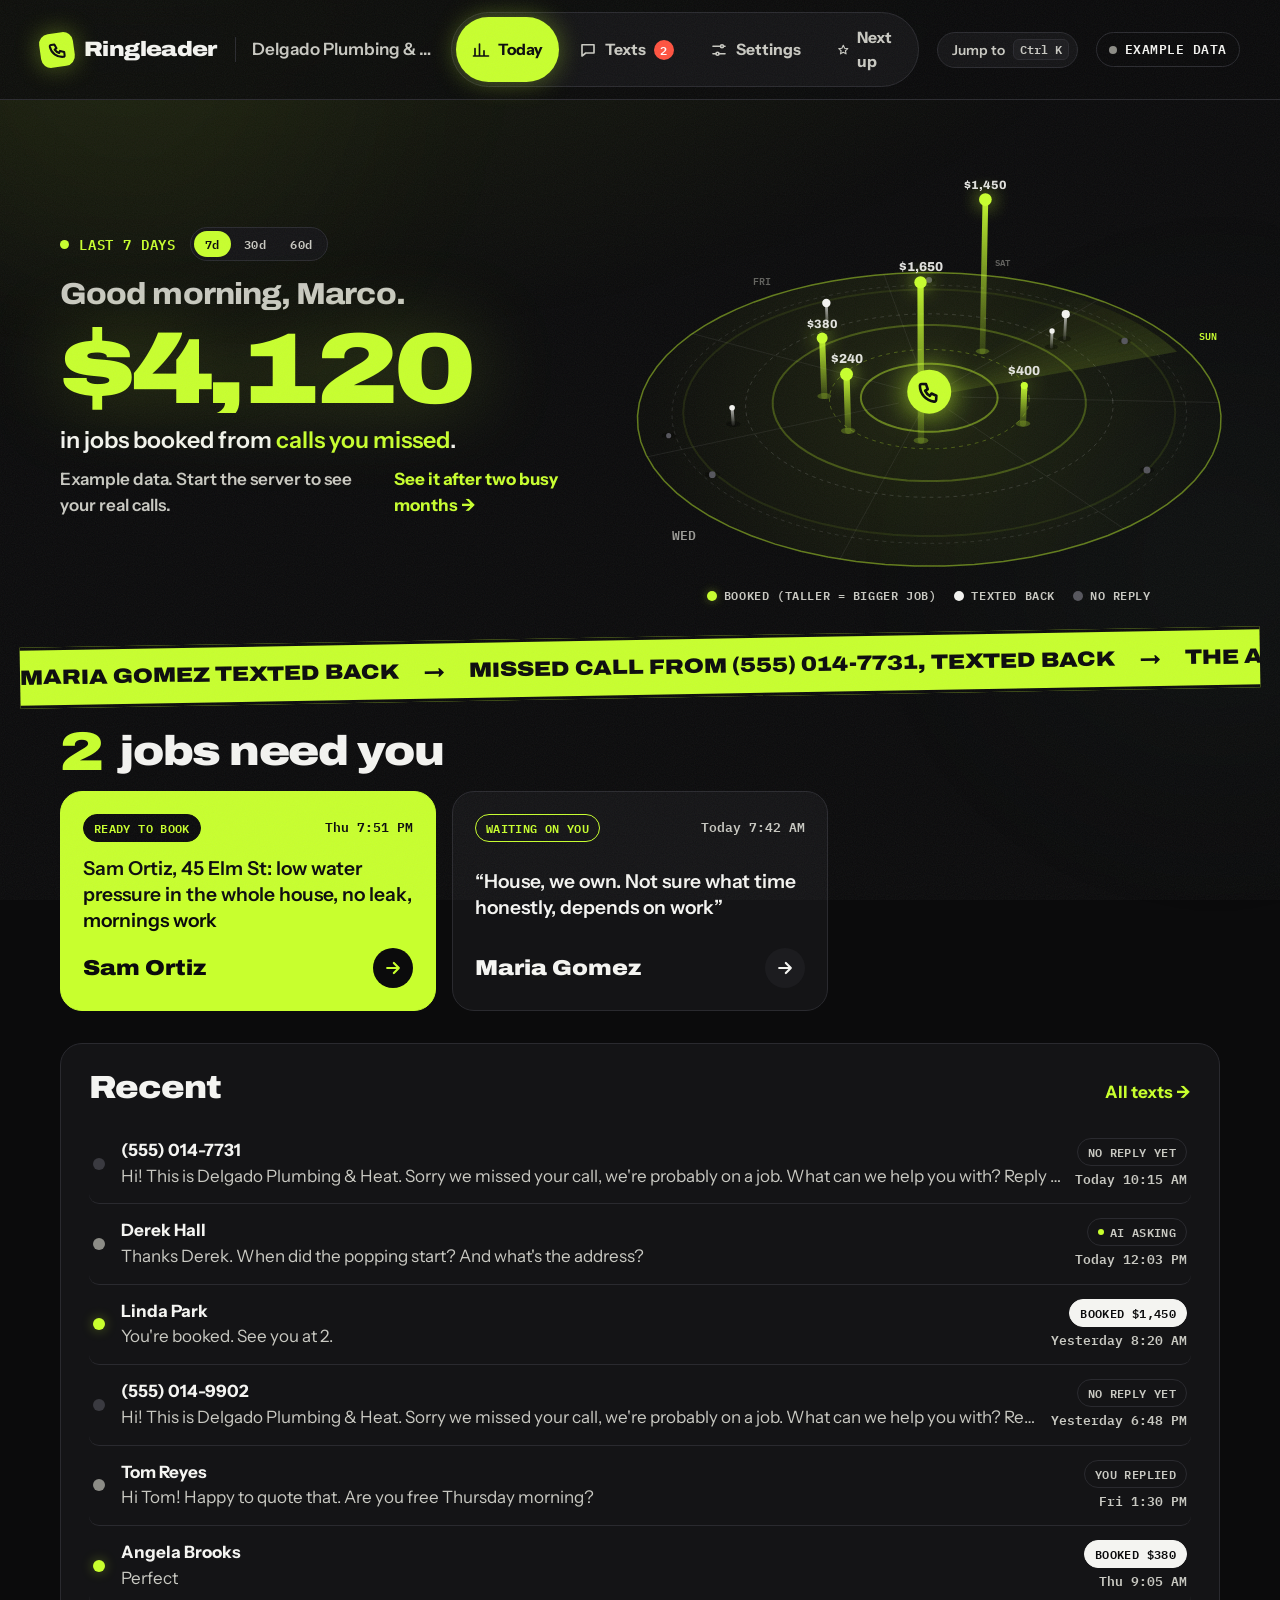
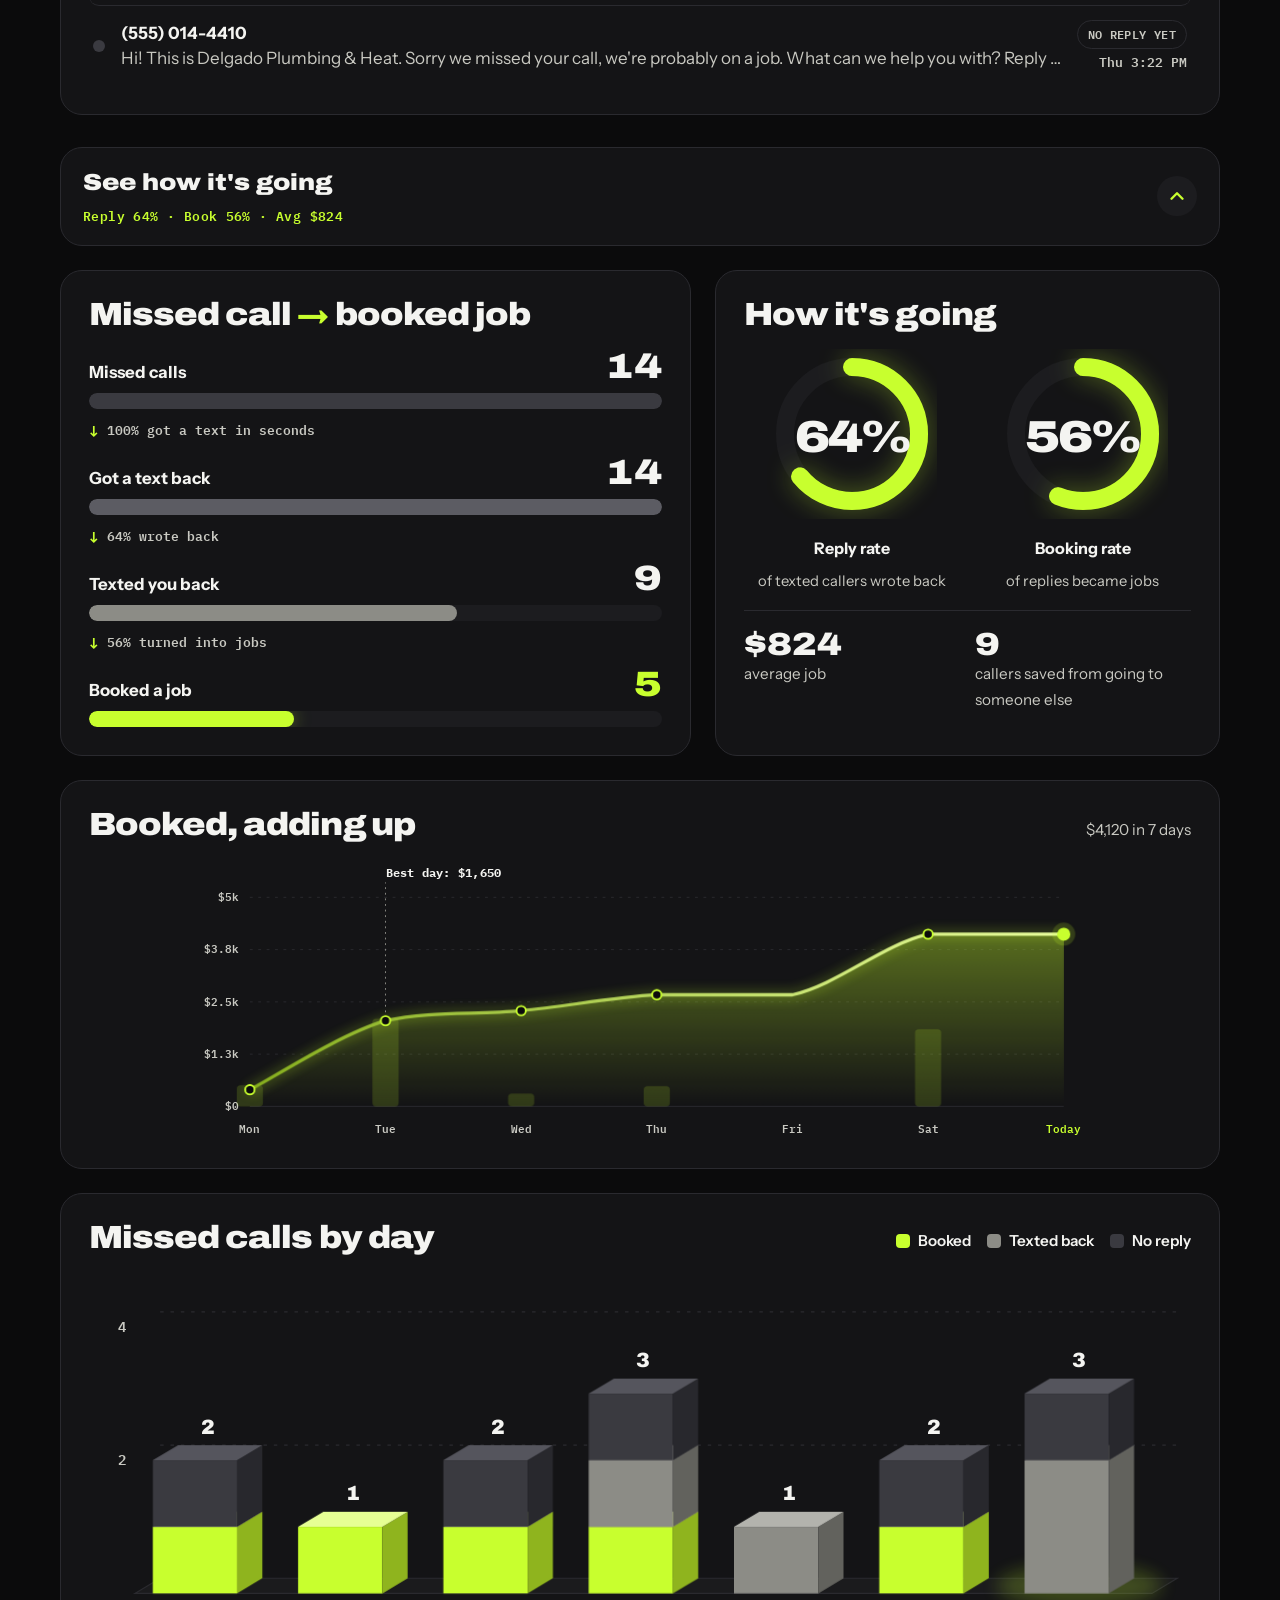
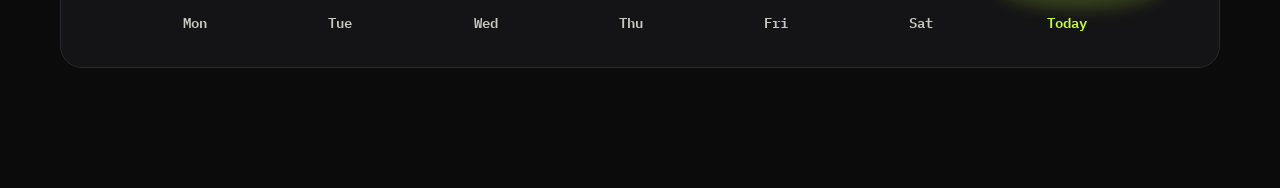
==== new/index.html @ c8e6c5a5 "Dashboard: command menu on computers, with keyboard hints Cmd K (Ctrl K on Windows) jumps to any pag" ====
<!doctype html>
<html lang="en">
<head>
  <meta charset="utf-8">
  <meta name="viewport" content="width=device-width, initial-scale=1, viewport-fit=cover">
  <title>Ringleader Dashboard</title>
  <meta name="theme-color" content="#0B0B0C">
  <!-- Lets the owner "Add to Home Screen" and open it like an app, with its own icon. -->
  <link rel="manifest" href="manifest.webmanifest" crossorigin="use-credentials">
  <link rel="icon" href="icon-192.png">
  <link rel="apple-touch-icon" href="apple-touch-icon.png">
  <meta name="mobile-web-app-capable" content="yes">
  <meta name="apple-mobile-web-app-capable" content="yes">
  <meta name="apple-mobile-web-app-title" content="Ringleader">
  <meta name="apple-mobile-web-app-status-bar-style" content="black">
  <link rel="preconnect" href="https://fonts.googleapis.com">
  <link rel="preconnect" href="https://fonts.gstatic.com" crossorigin>
  <link rel="stylesheet" href="https://fonts.googleapis.com/css2?family=Archivo:wdth,wght@100..125,500..900&family=IBM+Plex+Mono:wght@500;600&family=Instrument+Sans:wght@400;500;600;700&display=swap">
  <link rel="stylesheet" href="style.css?v=3">
  <link rel="stylesheet" href="fx.css?v=20">
</head>
<body>
  <a class="skip" href="#main">Skip to content</a>
  <div class="app">
    <!-- Top bar. On phones the menu moves to the bottom of the screen. -->
    <header class="bar">
      <a class="logo" href="#overview" aria-label="Ringleader home">
        <span class="logo-mark" aria-hidden="true">
          <svg viewBox="0 0 24 24" fill="none" stroke="currentColor" stroke-width="2.6" stroke-linecap="round" stroke-linejoin="round"><path d="M5 4h4l2 5-2.5 1.5a11 11 0 0 0 5 5L15 13l5 2v4a2 2 0 0 1-2 2A16 16 0 0 1 3 6a2 2 0 0 1 2-2"/></svg>
        </span>
        <span class="logo-text">Ringleader</span>
      </a>
      <span class="biz" id="biz-name">Business</span>

      <nav class="nav" aria-label="Dashboard">
        <a href="#overview" data-page="overview" title="Today (press 1)" aria-keyshortcuts="1">
          <svg viewBox="0 0 24 24" aria-hidden="true"><path d="M4 20V10M10 20V4M16 20v-7M22 20H2"/></svg>Today
        </a>
        <a href="#conversations" data-page="conversations" title="Texts (press 2)" aria-keyshortcuts="2">
          <svg viewBox="0 0 24 24" aria-hidden="true"><path d="M4 5h16v11H9l-5 4z"/></svg>Texts<span class="count" id="waiting-count"></span>
        </a>
        <a href="#autotext" data-page="autotext" title="Settings (press 3)" aria-keyshortcuts="3">
          <svg viewBox="0 0 24 24" aria-hidden="true"><path d="M4 7h10M18 7h2M4 17h4M12 17h8"/><circle cx="16" cy="7" r="2"/><circle cx="10" cy="17" r="2"/></svg>Settings
        </a>
        <a href="#frontdesk" data-page="frontdesk" title="Next up (press 4)" aria-keyshortcuts="4">
          <svg viewBox="0 0 24 24" aria-hidden="true"><path d="M12 3l2.6 5.6 6 .7-4.5 4.1 1.2 6L12 16.4 6.7 19.4l1.2-6L3.4 9.3l6-.7z"/></svg>Next up
        </a>
      </nav>

      <button type="button" class="cmdk-btn" data-cmdk aria-label="Open the command menu" aria-keyshortcuts="Meta+K Control+K">Jump to<kbd>⌘K</kbd></button>
      <span class="mode" id="side-foot"></span>
    </header>

    <!-- app.js draws the current page in here -->
    <main class="main" id="main" aria-busy="true">
      <!-- What shows for the moment before the numbers arrive. The shapes match the real page. -->
      <div class="skel" aria-hidden="true">
        <i class="skel-kicker"></i>
        <i class="skel-title"></i>
        <i class="skel-money"></i>
        <i class="skel-line"></i>
        <i class="skel-band"></i>
        <div class="skel-grid"><i></i><i></i><i></i></div>
        <i class="skel-card"></i>
      </div>
    </main>
  </div>

  <div class="tip" id="tip" role="tooltip" hidden></div>
  <p class="toast" id="toast" role="status" aria-live="polite" hidden></p>

  <script src="data.js?v=3"></script>
  <script src="app.js?v=17"></script>
  <script src="fx.js?v=5"></script>
</body>
</html>
---- new/style.css ----
/* Ringleader dashboard. Same family as the public site: near-black, white, one hi-vis green.
   Big numbers first, everything else gets out of the way. */
:root {
  --bg: #0B0B0C;
  --panel: #141416;
  --panel-2: #1C1C1F;
  --line: #2A2A2F;
  --ink: #F4F4F1;
  --soft: #C9C9C2;
  --mid: #8C8C86;
  --dim: #3A3A40;
  --hivis: #C8FF2E;
  --hivis-glow: rgba(200, 255, 46, .35);
  --on-hivis: #0B0B0C;
  --red: #FF5340;
  --f-display: "Archivo", "Arial Black", system-ui, sans-serif;
  --f-body: "Instrument Sans", system-ui, -apple-system, "Segoe UI", sans-serif;
  --f-mono: "IBM Plex Mono", ui-monospace, Menlo, monospace;
  --radius: 22px;
  --stripes: repeating-linear-gradient(-45deg, var(--hivis) 0 12px, var(--bg) 12px 24px);
  --ease: cubic-bezier(.2, .8, .2, 1);
  color-scheme: dark;
}

* { box-sizing: border-box; }
html { scroll-behavior: smooth; }
body { margin: 0; background: var(--bg); color: var(--ink); font-family: var(--f-body); font-size: 17px; line-height: 1.5; -webkit-font-smoothing: antialiased; overflow-x: clip; }
/* Film grain and a soft green glow at the top, so the black doesn't feel flat. */
body::before { content: ""; position: fixed; inset: -20% -10% auto; height: 70vh; pointer-events: none; z-index: 0; background: radial-gradient(ellipse at 20% 0%, rgba(200, 255, 46, .10), transparent 60%); }
body::after { content: ""; position: fixed; inset: 0; pointer-events: none; z-index: 90; opacity: .06; background-image: url("data:image/svg+xml,%3Csvg xmlns='http://www.w3.org/2000/svg' width='160' height='160'%3E%3Cfilter id='n'%3E%3CfeTurbulence type='fractalNoise' baseFrequency='.9' numOctaves='3' stitchTiles='stitch'/%3E%3C/filter%3E%3Crect width='100%25' height='100%25' filter='url(%23n)'/%3E%3C/svg%3E"); }
h1, h2, h3 { font-family: var(--f-display); margin: 0; letter-spacing: -0.03em; text-wrap: balance; }
p { margin: 0; text-wrap: pretty; }
a { color: inherit; }
button, input, textarea { font: inherit; color: inherit; }
:focus-visible { outline: 3px solid var(--hivis); outline-offset: 3px; border-radius: 6px; }
.skip { position: absolute; left: -9999px; }
.skip:focus { left: 16px; top: 12px; background: var(--hivis); color: var(--on-hivis); padding: 8px 14px; border-radius: 8px; z-index: 100; }
.hi { color: var(--hivis); }

.app { position: relative; z-index: 1; min-height: 100dvh; }
.main { max-width: 1240px; margin: 0 auto; padding: 28px clamp(16px, 4vw, 40px) 120px; display: grid; gap: clamp(20px, 3vw, 32px); }

/* ---------- Top bar ---------- */
.bar { position: sticky; top: 0; z-index: 40; display: flex; align-items: center; gap: 18px; padding: 12px clamp(16px, 4vw, 40px); background: rgba(11, 11, 12, .8); backdrop-filter: blur(14px); -webkit-backdrop-filter: blur(14px); border-bottom: 1px solid var(--line); }
.logo { display: inline-flex; align-items: center; gap: 10px; text-decoration: none; }
.logo-mark { width: 34px; height: 34px; border-radius: 10px; background: var(--hivis); color: var(--on-hivis); display: grid; place-items: center; transform: rotate(-8deg); box-shadow: 0 0 24px var(--hivis-glow); transition: transform .3s var(--ease); }
.logo:hover .logo-mark { transform: rotate(4deg) scale(1.06); }
.logo-mark svg { width: 19px; height: 19px; }
.logo-text { font-family: var(--f-display); font-weight: 900; font-stretch: 118%; font-size: 1.3rem; letter-spacing: -0.03em; }
.biz { font-weight: 600; color: var(--soft); padding-left: 16px; border-left: 1px solid var(--line); white-space: nowrap; overflow: hidden; text-overflow: ellipsis; min-width: 0; }
.nav { display: flex; gap: 4px; margin-left: auto; background: var(--panel); border: 1px solid var(--line); border-radius: 999px; padding: 4px; }
.nav a { display: inline-flex; align-items: center; gap: 8px; padding: 9px 16px; border-radius: 999px; text-decoration: none; font-weight: 700; font-size: .98rem; color: var(--soft); transition: background .2s, color .2s; }
.nav a:hover { color: var(--ink); background: var(--panel-2); }
.nav a.active { background: var(--hivis); color: var(--on-hivis); }
.nav svg { width: 18px; height: 18px; fill: none; stroke: currentColor; stroke-width: 2.2; stroke-linecap: round; stroke-linejoin: round; }
.count { font-family: var(--f-mono); font-size: .75rem; font-weight: 600; background: var(--red); color: #fff; border-radius: 999px; min-width: 20px; padding: 1px 6px; text-align: center; }
.count:empty { display: none; }
.mode { display: inline-flex; align-items: center; gap: 8px; font-family: var(--f-mono); font-size: .8rem; font-weight: 600; text-transform: uppercase; letter-spacing: .04em; padding: 7px 12px; border-radius: 999px; border: 1px solid var(--line); white-space: nowrap; }
.mode::before { content: ""; width: 8px; height: 8px; border-radius: 50%; background: var(--mid); }
.mode.live { border-color: var(--hivis); color: var(--hivis); }
.mode.live::before { background: var(--hivis); animation: pulse 1.6s infinite; }
.mode.test::before { background: var(--hivis); }
@keyframes pulse { 0% { box-shadow: 0 0 0 0 var(--hivis-glow); } 100% { box-shadow: 0 0 0 10px transparent; } }

@media (max-width: 1000px) {
  .biz, .mode { display: none; }
}
/* Phones: the menu becomes a bar at the bottom, like an app. */
@media (max-width: 720px) {
  .nav { position: fixed; left: 12px; right: 12px; bottom: max(12px, env(safe-area-inset-bottom)); z-index: 50; justify-content: space-between; box-shadow: 0 10px 40px rgba(0, 0, 0, .6); }
  .nav a { flex: 1; flex-direction: column; gap: 2px; padding: 8px 4px; font-size: .78rem; position: relative; }
  .nav .count { position: absolute; top: 2px; right: calc(50% - 22px); font-size: .65rem; }
  .bar .mode { display: inline-flex; margin-left: auto; }
  /* A blurred bar would trap the fixed menu inside it, so use a solid one on phones. */
  .bar { backdrop-filter: none; -webkit-backdrop-filter: none; background: var(--bg); }
}

/* ---------- Shared pieces ---------- */
.card { background: var(--panel); border: 1px solid var(--line); border-radius: var(--radius); padding: clamp(18px, 3vw, 28px); position: relative; overflow: hidden; }
.card-head { display: flex; align-items: baseline; justify-content: space-between; gap: 12px; flex-wrap: wrap; margin-bottom: 18px; }
.card h2, .h2 { font-size: clamp(1.5rem, 3vw, 2rem); font-weight: 900; font-stretch: 112%; line-height: 1; }
.kicker { font-family: var(--f-mono); font-size: .85rem; font-weight: 600; text-transform: uppercase; letter-spacing: .06em; color: var(--hivis); display: inline-flex; align-items: center; gap: 10px; }
.pulse { width: 9px; height: 9px; border-radius: 50%; background: var(--hivis); animation: pulse 1.6s infinite; }
.note { color: var(--soft); font-size: .95rem; }
.empty { color: var(--soft); font-size: 1.05rem; }
.link { font-weight: 700; color: var(--hivis); text-decoration: none; }
.link:hover { text-decoration: underline; text-underline-offset: 4px; }

.btn { display: inline-flex; align-items: center; justify-content: center; gap: 8px; padding: 12px 20px; border-radius: 999px; border: 1px solid var(--line); background: var(--panel-2); font-weight: 700; cursor: pointer; text-decoration: none; transition: transform .2s var(--ease), background .2s, box-shadow .2s; white-space: nowrap; }
.btn:hover { background: var(--dim); }
.btn:active { transform: translateY(1px) scale(.98); }
.btn:disabled { opacity: .5; cursor: progress; }
.btn-main { background: var(--hivis); color: var(--on-hivis); border-color: var(--hivis); }
.btn-main:hover { background: var(--hivis); transform: translateY(-2px) rotate(-1deg); box-shadow: 0 10px 30px -8px var(--hivis-glow); }

input:not([type="checkbox"]), textarea { width: 100%; background: var(--bg); border: 1px solid var(--line); border-radius: 14px; padding: 12px 14px; font-size: 1rem; transition: border-color .2s, box-shadow .2s; }
input:not([type="checkbox"]):focus, textarea:focus { outline: none; border-color: var(--hivis); box-shadow: 0 0 0 4px rgba(200, 255, 46, .15); }
input:disabled, textarea:disabled { opacity: .35; }
textarea { min-height: 112px; resize: vertical; line-height: 1.5; }

/* Status chips */
.pill { display: inline-flex; align-items: center; gap: 6px; font-family: var(--f-mono); font-size: .76rem; font-weight: 600; text-transform: uppercase; letter-spacing: .03em; padding: 4px 10px; border-radius: 999px; white-space: nowrap; border: 1px solid var(--line); color: var(--soft); }
.pill.ready { background: var(--hivis); border-color: var(--hivis); color: var(--on-hivis); }
.pill.waiting { border-color: var(--hivis); color: var(--hivis); }
.pill.booked { background: var(--ink); border-color: var(--ink); color: var(--on-hivis); }
.pill.opted-out { border-color: var(--red); color: var(--red); }
.pill.gathering::before { content: ""; width: 6px; height: 6px; border-radius: 50%; background: var(--hivis); animation: pulse 1.6s infinite; }

/* The hover label for charts */
.tip { position: fixed; z-index: 95; pointer-events: none; background: var(--ink); color: var(--on-hivis); font-weight: 700; font-size: .9rem; padding: 7px 11px; border-radius: 10px; box-shadow: 0 8px 24px rgba(0, 0, 0, .5); white-space: nowrap; transform: translate(-50%, calc(-100% - 12px)); }

.toast { position: fixed; left: 50%; bottom: 28px; transform: translateX(-50%); z-index: 96; background: var(--hivis); color: var(--on-hivis); font-weight: 700; padding: 12px 20px; border-radius: 999px; box-shadow: 0 12px 40px rgba(0, 0, 0, .5); max-width: calc(100vw - 32px); animation: rise .3s var(--ease); }
.toast.error { background: var(--red); color: #fff; }
@media (max-width: 720px) { .toast { bottom: 96px; } }
@keyframes rise { from { opacity: 0; transform: translate(-50%, 12px); } }

/* ---------- Today: the hero ---------- */
.hero { display: grid; grid-template-columns: minmax(0, 1fr) minmax(0, 1.1fr); gap: clamp(20px, 4vw, 48px); align-items: end; padding-top: 12px; }
.hero-copy { display: grid; gap: 10px; }
.hero h1 { font-size: clamp(1.4rem, 2.6vw, 1.9rem); font-weight: 800; font-stretch: 108%; color: var(--soft); }
.hero-money { font-family: var(--f-display); font-weight: 900; font-stretch: 125%; font-size: clamp(4.4rem, 12vw, 9.5rem); line-height: .85; letter-spacing: -0.05em; color: var(--hivis); text-shadow: 0 0 60px rgba(200, 255, 46, .25); font-variant-numeric: tabular-nums; }
.hero-sub { font-size: clamp(1.15rem, 2vw, 1.45rem); font-weight: 600; max-width: 24em; }
.hero-chart { position: relative; }
.hero-chart svg { width: 100%; height: auto; display: block; overflow: visible; }
.status-line { display: inline-flex; align-items: center; gap: 10px; font-weight: 600; color: var(--soft); }
@media (max-width: 860px) { .hero { grid-template-columns: 1fr; } }

/* The ticker of what just happened, like the public site's */
.ticker { background: var(--hivis); color: var(--on-hivis); overflow: hidden; transform: rotate(-1deg); margin-inline: calc(-1 * clamp(16px, 4vw, 40px)); border-block: 3px solid var(--bg); }
.ticker-track { display: flex; width: max-content; animation: ticker 40s linear infinite; }
.ticker-track span { font-family: var(--f-display); font-weight: 900; font-stretch: 118%; text-transform: uppercase; font-size: clamp(1rem, 2vw, 1.3rem); padding: 12px 0; white-space: nowrap; }
.ticker-track span::after { content: "\2192"; margin-inline: 24px; }
@keyframes ticker { to { transform: translateX(-50%); } }

/* ---------- Today: needs you ---------- */
.needs-head { display: flex; align-items: center; gap: 16px; margin-bottom: 18px; }
.needs-head .big-count { font-family: var(--f-display); font-weight: 900; font-stretch: 125%; font-size: 3.4rem; line-height: .8; color: var(--hivis); }
.needs-head h2 { font-size: clamp(1.8rem, 4vw, 2.6rem); font-weight: 900; font-stretch: 115%; line-height: .95; }
.needs-grid { display: grid; grid-template-columns: repeat(auto-fill, minmax(280px, 1fr)); gap: 16px; }
.job { display: grid; gap: 14px; align-content: space-between; padding: 22px; border-radius: var(--radius); background: var(--panel); border: 1px solid var(--line); text-decoration: none; transition: transform .25s var(--ease), border-color .2s, box-shadow .25s; min-height: 210px; }
.job:hover { transform: translateY(-4px) rotate(-.4deg); border-color: var(--hivis); box-shadow: 0 18px 50px -20px var(--hivis-glow); }
.job .job-top { display: flex; justify-content: space-between; align-items: center; gap: 10px; }
.job time { font-family: var(--f-mono); font-size: .82rem; font-weight: 600; color: var(--soft); }
.job .quote { font-size: 1.2rem; font-weight: 600; line-height: 1.35; }
.job .who { font-family: var(--f-display); font-weight: 900; font-stretch: 112%; font-size: 1.35rem; display: flex; justify-content: space-between; align-items: center; gap: 10px; }
.job .go { width: 40px; height: 40px; flex: none; border-radius: 50%; display: grid; place-items: center; background: var(--panel-2); transition: background .2s, color .2s, transform .25s var(--ease); }
.job:hover .go { background: var(--hivis); color: var(--on-hivis); transform: rotate(-45deg); }
.job.ready { background: var(--hivis); color: var(--on-hivis); border-color: var(--hivis); }
.job.ready time { color: var(--on-hivis); }
.job.ready .pill { background: var(--on-hivis); color: var(--hivis); border-color: var(--on-hivis); }
.job.ready .go { background: var(--on-hivis); color: var(--hivis); }
.job.ready:hover .go { background: var(--on-hivis); color: var(--hivis); }
.all-clear { display: flex; align-items: center; gap: 18px; padding: 28px; border-radius: var(--radius); border: 2px dashed var(--line); }
.all-clear b { font-family: var(--f-display); font-weight: 900; font-stretch: 125%; font-size: clamp(2.2rem, 6vw, 3.6rem); line-height: .9; color: transparent; -webkit-text-stroke: 2px var(--hivis); }

/* ---------- Today: charts ---------- */
.grid-2 { display: grid; grid-template-columns: minmax(0, 1.25fr) minmax(0, 1fr); gap: clamp(16px, 2.5vw, 24px); }
@media (max-width: 900px) { .grid-2 { grid-template-columns: 1fr; } }

/* Funnel: from missed calls to booked jobs */
.funnel { display: grid; gap: 4px; }
.f-row { display: grid; gap: 8px; }
.f-text { display: flex; justify-content: space-between; align-items: baseline; gap: 12px; font-weight: 700; font-size: 1.05rem; }
.f-num { font-family: var(--f-display); font-weight: 900; font-stretch: 120%; font-size: 2.2rem; line-height: 1; font-variant-numeric: tabular-nums; }
.f-row.win .f-num { color: var(--hivis); }
.f-bar { height: 16px; border-radius: 999px; background: var(--panel-2); overflow: hidden; }
.f-fill { display: block; height: 100%; border-radius: 999px; background: var(--c); width: var(--w); }
.f-row.win .f-fill { box-shadow: 0 0 18px var(--hivis-glow); }
.f-step { font-family: var(--f-mono); font-size: .82rem; font-weight: 600; color: var(--soft); display: flex; align-items: center; gap: 8px; padding: 6px 0 8px; }
.f-step::before { content: "\2193"; color: var(--hivis); font-size: 1rem; }
.animate .f-fill { animation: grow 1.1s var(--ease) both; animation-delay: calc(var(--i) * 140ms); }
@keyframes grow { from { width: 0; } }

/* Rings */
.rings { display: grid; grid-template-columns: 1fr 1fr; gap: 14px; }
.ring { display: grid; justify-items: center; gap: 10px; text-align: center; }
.ring svg { width: 100%; max-width: 170px; height: auto; transform: rotate(-90deg); }
.ring .arc { transition: stroke-dashoffset 1.2s var(--ease); filter: drop-shadow(0 0 10px rgba(200, 255, 46, .35)); }
.ring-wrap { position: relative; width: 100%; max-width: 170px; }
.ring-num { position: absolute; inset: 0; display: grid; place-items: center; font-family: var(--f-display); font-weight: 900; font-stretch: 120%; font-size: clamp(2rem, 4.4vw, 2.8rem); letter-spacing: -0.04em; }
.ring > b { font-weight: 700; font-size: 1rem; }
.ring > span { color: var(--soft); font-size: .92rem; }
.animate .ring .arc { animation: ring 1.3s var(--ease) both; animation-delay: .2s; }
@keyframes ring { from { stroke-dashoffset: var(--full); } }
.tile-row { display: grid; grid-template-columns: 1fr 1fr; gap: 14px; margin-top: 18px; padding-top: 18px; border-top: 1px solid var(--line); }
.tile b { display: block; font-family: var(--f-display); font-weight: 900; font-stretch: 118%; font-size: 2rem; line-height: 1; }
.tile span { color: var(--soft); font-size: .95rem; }

/* Week chart */
.week svg { width: 100%; height: auto; display: block; overflow: visible; }
.legend { display: flex; flex-wrap: wrap; gap: 16px; font-weight: 600; font-size: .95rem; }
.legend span { display: inline-flex; align-items: center; gap: 8px; }
.legend i { width: 14px; height: 14px; border-radius: 4px; display: inline-block; }
.animate .col { animation: col .9s var(--ease) both; transform-origin: center bottom; transform-box: fill-box; animation-delay: calc(var(--i) * 70ms); }
@keyframes col { from { transform: scaleY(0); } }
.animate .draw { stroke-dasharray: 2000; animation: draw 1.6s var(--ease) both; }
@keyframes draw { from { stroke-dashoffset: 2000; } to { stroke-dashoffset: 0; } }
.animate .fade-in { animation: fade 1s var(--ease) .5s both; }
@keyframes fade { from { opacity: 0; } }
[data-tip] { cursor: crosshair; }

/* Recent activity */
.feed { display: grid; }
.feed a { display: grid; grid-template-columns: 14px minmax(0, 1fr) auto; gap: 14px; align-items: center; padding: 14px 4px; border-bottom: 1px solid var(--line); text-decoration: none; transition: background .2s, padding .2s; border-radius: 10px; }
.feed a:last-child { border-bottom: 0; }
.feed a:hover { background: var(--panel-2); padding-inline: 12px; }
.feed .dot { width: 12px; height: 12px; border-radius: 50%; background: var(--dim); }
.feed .dot.booked, .feed .dot.ready { background: var(--hivis); box-shadow: 0 0 12px var(--hivis-glow); }
.feed .dot.waiting { border: 2px solid var(--hivis); background: transparent; }
.feed .dot.replied, .feed .dot.gathering { background: var(--mid); }
.feed .dot.opted-out { background: var(--red); }
.feed b { font-weight: 700; }
.feed p { color: var(--soft); white-space: nowrap; overflow: hidden; text-overflow: ellipsis; }
.feed .side { text-align: right; display: grid; justify-items: end; gap: 4px; }
.feed time { font-family: var(--f-mono); font-size: .8rem; font-weight: 600; color: var(--soft); }

/* Test-mode simulator */
.sim { border: 1px solid var(--line); border-radius: var(--radius); background: var(--panel); overflow: hidden; }
.sim summary { list-style: none; cursor: pointer; display: flex; align-items: center; gap: 14px; padding: 16px 20px; font-family: var(--f-display); font-weight: 900; font-stretch: 115%; font-size: 1.3rem; }
.sim summary::-webkit-details-marker { display: none; }
.sim summary .tape { height: 14px; flex: 1; background: var(--stripes); border-radius: 4px; opacity: .85; }
.sim summary .chev { transition: transform .25s var(--ease); }
.sim[open] summary .chev { transform: rotate(180deg); }
.sim-body { display: grid; gap: 10px; padding: 0 20px 20px; }
.test-row { display: grid; grid-template-columns: 220px minmax(0, 1fr) 230px; gap: 12px; align-items: center; padding: 10px; border-radius: 16px; background: var(--bg); }
.test-row label, .label-like { font-weight: 700; }
.summary-preview { white-space: pre-line; color: var(--soft); }
.test-row .btn { width: 100%; }
@media (max-width: 860px) { .test-row { grid-template-columns: 1fr; } }

/* ---------- Texts (conversations) ---------- */
.page-top { display: flex; align-items: end; justify-content: space-between; gap: 16px; flex-wrap: wrap; }
.page-title { font-size: clamp(3rem, 9vw, 6rem); font-weight: 900; font-stretch: 125%; line-height: .85; letter-spacing: -0.05em; }
.page-title .hi { text-shadow: 0 0 40px rgba(200, 255, 46, .3); }
.tabs { display: inline-flex; gap: 4px; padding: 4px; border-radius: 999px; background: var(--panel); border: 1px solid var(--line); }
.tabs button { border: 0; background: transparent; padding: 9px 16px; border-radius: 999px; font-weight: 700; color: var(--soft); cursor: pointer; transition: background .2s, color .2s; }
.tabs button:hover { color: var(--ink); }
.tabs button[aria-pressed="true"] { background: var(--ink); color: var(--on-hivis); }

.tabs button { white-space: nowrap; }
@media (max-width: 560px) {
  .tabs { width: 100%; overflow-x: auto; scrollbar-width: none; }
  .tabs button { padding: 9px 12px; }
}
.tabs .n { font-family: var(--f-mono); font-size: .76rem; margin-left: 8px; padding: 1px 7px; border-radius: 999px; background: var(--panel-2); color: var(--soft); }
.tabs button[aria-pressed="true"] .n { background: var(--on-hivis); color: var(--ink); }

/* Three columns: who texted, the texts, and the job. Narrower screens put the job above the texts. */
.inbox { display: grid; grid-template-columns: minmax(240px, 320px) minmax(0, 1fr) minmax(300px, 380px); grid-template-areas: "list thread job"; gap: 16px; align-items: start; }
.inbox-list { grid-area: list; display: grid; gap: 8px; align-content: start; max-height: 78vh; overflow-y: auto; padding: 2px 4px 2px 2px; scrollbar-width: thin; }
.inbox-list button { text-align: left; display: grid; gap: 8px; padding: 16px; border-radius: 18px; border: 1px solid var(--line); background: var(--panel); cursor: pointer; transition: border-color .2s, transform .2s var(--ease), background .2s; }
.inbox-list button:hover { border-color: var(--mid); transform: translateX(3px); }
.inbox-list button.active { border-color: var(--hivis); background: var(--panel-2); box-shadow: inset 4px 0 0 var(--hivis); }
.inbox-list .top { display: flex; justify-content: space-between; gap: 10px; align-items: baseline; }
.inbox-list b { font-family: var(--f-display); font-weight: 800; font-stretch: 108%; font-size: 1.12rem; }
.inbox-list time { font-family: var(--f-mono); font-size: .78rem; font-weight: 600; color: var(--soft); }
.inbox-list .preview { color: var(--soft); display: -webkit-box; -webkit-line-clamp: 2; -webkit-box-orient: vertical; overflow: hidden; line-height: 1.35; }
.inbox-list .pill + .pill { margin-left: 6px; }
.pill.timing { border-color: var(--hivis); color: var(--hivis); border-style: dashed; }

.thread { grid-area: thread; display: grid; grid-template-rows: auto minmax(0, 1fr) auto; border-radius: var(--radius); border: 1px solid var(--line); background: var(--panel); overflow: hidden; height: 78vh; min-height: 520px; }
.thread-head { display: flex; justify-content: space-between; align-items: center; gap: 14px; flex-wrap: wrap; padding: 18px 22px; border-bottom: 1px solid var(--line); }
.thread-who { display: grid; gap: 6px; }
.name-row { display: flex; align-items: center; gap: 12px; }
.thread-who b { font-family: var(--f-display); font-weight: 900; font-stretch: 115%; font-size: 1.7rem; line-height: 1; }
.edit { border: 1px solid var(--line); background: transparent; color: var(--soft); font-family: var(--f-mono); font-size: .76rem; font-weight: 600; text-transform: uppercase; padding: 4px 10px; border-radius: 999px; cursor: pointer; transition: color .2s, border-color .2s; }
.edit:hover { color: var(--hivis); border-color: var(--hivis); }
.thread-phone { font-family: var(--f-mono); font-size: .84rem; font-weight: 600; color: var(--soft); }
.name-form, .book-form { display: flex; gap: 8px; }
.name-form input { max-width: 240px; }

.msgs { overflow-y: auto; padding: 22px; display: flex; flex-direction: column; gap: 14px; scrollbar-width: thin; -webkit-mask-image: linear-gradient(transparent, #000 28px); mask-image: linear-gradient(transparent, #000 28px); }
.msg { display: grid; gap: 5px; max-width: min(80%, 560px); }
.msg p { padding: 12px 16px; border-radius: 20px; font-size: 1.02rem; line-height: 1.45; white-space: pre-wrap; overflow-wrap: anywhere; }
.msg small { font-family: var(--f-mono); font-size: .74rem; font-weight: 600; color: var(--soft); text-transform: uppercase; letter-spacing: .03em; padding-inline: 6px; }
.msg.customer { align-self: flex-start; }
.msg.customer p { background: var(--panel-2); border: 1px solid var(--line); border-bottom-left-radius: 6px; }
.msg.auto, .msg.followup, .msg.assistant, .msg.owner { align-self: flex-end; justify-items: end; }
.msg.auto p, .msg.followup p { background: transparent; border: 1px solid var(--dim); color: var(--soft); border-bottom-right-radius: 6px; }
.msg.assistant p { background: rgba(200, 255, 46, .07); border: 1px solid rgba(200, 255, 46, .35); color: var(--ink); border-bottom-right-radius: 6px; }
.msg.assistant small { color: var(--hivis); }
.msg.assistant small::before { content: "\2726 "; }
.msg.owner p { background: var(--hivis); color: var(--on-hivis); font-weight: 600; border-bottom-right-radius: 6px; }
.msg.failed p { border: 2px solid var(--red); }
.msg.failed small { color: var(--red); }

.composer { display: flex; gap: 10px; padding: 14px; border-top: 1px solid var(--line); background: var(--bg); }
.composer input { border-radius: 999px; padding-inline: 18px; }

/* ---- The job panel ---- */
.job-panel { grid-area: job; display: flex; flex-wrap: wrap; gap: 12px; position: sticky; top: 104px; }
.job-panel > .state, .job-panel > .checklist { flex: 1 1 100%; }
.job-panel .actions { flex: 1 1 200px; display: flex; gap: 8px; }
.job-panel .actions .btn { flex: 1; }
.job-panel .book-form, .job-panel .undo { flex: 1 1 260px; }
.job-panel .book-form input { flex: 1; min-width: 0; border-radius: 999px; padding-inline: 16px; }

.state { position: relative; overflow: hidden; padding: 20px 22px; border-radius: var(--radius); background: var(--panel); border: 1px solid var(--line); display: grid; gap: 8px; }
.state-label { font-family: var(--f-display); font-weight: 900; font-stretch: 120%; font-size: 1.75rem; line-height: 1; text-transform: uppercase; letter-spacing: -0.03em; }
.state p { color: var(--soft); font-size: 1.02rem; }
.state.ready { background: var(--hivis); border-color: var(--hivis); color: var(--on-hivis); box-shadow: 0 20px 60px -28px var(--hivis-glow); }
.state.ready p { color: var(--on-hivis); font-weight: 600; }
/* Waiting on you gets caution tape across the top. */
.state.waiting { border: 2px solid var(--hivis); padding-top: 30px; }
.state.waiting::before { content: ""; position: absolute; inset: 0 0 auto; height: 10px; background: var(--stripes); }
.state.waiting .state-label { color: var(--hivis); }
.state.waiting p { color: var(--ink); }
.state.booked { background: var(--ink); border-color: var(--ink); color: var(--on-hivis); }
.state.booked p { color: #4A4A48; font-weight: 600; }
.state.gathering .state-label::before { content: ""; display: inline-block; width: 12px; height: 12px; border-radius: 50%; background: var(--hivis); margin-right: 10px; vertical-align: middle; animation: pulse 1.6s infinite; }
.meter { height: 10px; border-radius: 999px; background: var(--dim); overflow: hidden; margin-top: 4px; }
.meter i { display: block; height: 100%; border-radius: inherit; background: var(--hivis); box-shadow: 0 0 18px var(--hivis-glow); transition: width .6s var(--ease); }
.state.opted-out { border-color: var(--red); }
.state.opted-out .state-label { color: var(--red); }

.undo { border-style: dashed; }
.undo:hover { border-color: var(--hivis); color: var(--hivis); background: transparent; }

.checklist { padding: 20px 22px; border-radius: var(--radius); background: var(--panel); border: 1px solid var(--line); display: grid; gap: 14px; }
.checklist h3 { display: flex; justify-content: space-between; align-items: baseline; font-size: 1.25rem; font-weight: 900; font-stretch: 112%; }
.checklist h3 span { font-family: var(--f-mono); font-size: .9rem; font-weight: 600; color: var(--hivis); }
.checklist ul { list-style: none; margin: 0; padding: 0; display: grid; grid-template-columns: repeat(auto-fill, minmax(230px, 1fr)); gap: 4px 18px; }
.checklist li { display: grid; grid-template-columns: 26px minmax(0, 1fr); column-gap: 12px; padding: 9px 0; border-bottom: 1px solid var(--line); }
.checklist li:last-child { border-bottom: 0; }
.checklist .tick { grid-row: span 2; width: 24px; height: 24px; margin-top: 2px; border-radius: 50%; display: grid; place-items: center; font-weight: 800; font-size: .85rem; }
.checklist .got .tick { background: var(--hivis); color: var(--on-hivis); }
.checklist .got .tick::after { content: "\2713"; }
.checklist .unsure .tick { border: 2px solid var(--soft); color: var(--soft); }
.checklist .unsure .tick::after { content: "?"; }
.checklist .todo .tick { border: 2px dashed var(--dim); }
.checklist .lbl { font-size: .84rem; font-weight: 600; color: var(--soft); }
.checklist b { font-size: 1.05rem; font-weight: 700; line-height: 1.3; overflow-wrap: anywhere; }
.checklist .unsure b, .checklist .todo b { color: var(--mid); font-weight: 600; font-style: italic; }
.unsure-note { padding: 10px 14px; border-radius: 12px; background: var(--panel-2); border-left: 4px solid var(--hivis); font-weight: 600; }
.plain-summary { font-size: 1.1rem; font-weight: 700; }

@media (max-width: 1360px) {
  .inbox { grid-template-columns: minmax(240px, 310px) minmax(0, 1fr); grid-template-areas: "list job" "list thread"; }
  .job-panel { position: static; }
  .inbox-list { grid-row: 1 / span 2; max-height: none; }
}
@media (max-width: 860px) {
  .inbox { grid-template-columns: 1fr; grid-template-areas: "list" "job" "thread"; }
  .inbox-list { grid-row: auto; max-height: 300px; }
  .thread { height: auto; min-height: 480px; }
  .msgs { max-height: 60vh; }
}

/* ---------- Settings ---------- */
.checklist-chips { list-style: none; margin: -2px 0 6px 52px; padding: 0; display: flex; flex-wrap: wrap; gap: 6px; counter-reset: item; }
.checklist-chips li { counter-increment: item; padding: 5px 12px; border-radius: 999px; border: 1px solid var(--line); background: var(--panel-2); font-weight: 600; font-size: .92rem; }
.checklist-chips li::before { content: counter(item); font-family: var(--f-mono); color: var(--hivis); margin-right: 7px; }
@media (max-width: 560px) { .checklist-chips { margin-left: 0; } }
.settings { display: grid; grid-template-columns: minmax(0, 1fr) 340px; gap: clamp(20px, 3vw, 36px); align-items: start; }
.settings-main { display: grid; gap: 16px; }
.set { display: grid; grid-template-columns: 64px minmax(0, 1fr); gap: 4px 18px; padding: 24px; border-radius: var(--radius); background: var(--panel); border: 1px solid var(--line); }
.set > .num { font-family: var(--f-display); font-weight: 900; font-stretch: 125%; font-size: 2.6rem; line-height: .9; color: transparent; -webkit-text-stroke: 1.5px var(--hivis); }
.set-body { display: grid; gap: 14px; min-width: 0; }
.set h2 { font-size: 1.6rem; font-weight: 900; font-stretch: 112%; line-height: 1; }
.field { display: grid; gap: 8px; }
.field > label:not(.toggle) { font-weight: 700; }
.meta { display: flex; gap: 18px; flex-wrap: wrap; font-family: var(--f-mono); font-size: .82rem; font-weight: 600; color: var(--soft); }
.meta b { color: var(--hivis); }
@media (max-width: 560px) { .set { grid-template-columns: 1fr; } }

/* Switches (they're real checkboxes, just drawn differently) */
.toggle { display: flex; align-items: center; gap: 14px; font-weight: 600; cursor: pointer; line-height: 1.35; }
.toggle input { appearance: none; -webkit-appearance: none; flex: none; width: 52px; height: 30px; border-radius: 999px; background: var(--dim); position: relative; cursor: pointer; transition: background .25s; margin: 0; }
.toggle input::after { content: ""; position: absolute; top: 4px; left: 4px; width: 22px; height: 22px; border-radius: 50%; background: var(--ink); transition: transform .25s var(--ease); }
.toggle input:checked { background: var(--hivis); }
.toggle input:checked::after { transform: translateX(22px); background: var(--on-hivis); }
.summary-row { display: grid; grid-template-columns: minmax(0, 1fr) 130px; align-items: center; gap: 12px; }

.hours-edit { display: grid; gap: 8px; }
.hours-row { display: grid; grid-template-columns: 110px minmax(0, 1fr) auto minmax(0, 1fr); gap: 10px; align-items: center; }
.hours-row span { color: var(--soft); font-weight: 600; }
.checks { list-style: none; margin: 0; padding: 0; display: grid; gap: 10px; }
.checks li { display: flex; align-items: center; gap: 12px; font-weight: 600; }
.checks li::before { content: ""; width: 24px; height: 24px; flex: none; border-radius: 8px; border: 2px solid var(--dim); }
.checks li.done::before { background: var(--hivis) url("data:image/svg+xml,%3Csvg xmlns='http://www.w3.org/2000/svg' viewBox='0 0 24 24' fill='none' stroke='%230B0B0C' stroke-width='3.5' stroke-linecap='round' stroke-linejoin='round'%3E%3Cpath d='M5 12.5l4.5 4.5L19 7.5'/%3E%3C/svg%3E") center / 16px no-repeat; border-color: var(--hivis); }
.save-row { position: sticky; bottom: 16px; z-index: 5; display: flex; justify-content: flex-end; }
.save-row .btn { padding: 16px 30px; font-size: 1.05rem; box-shadow: 0 16px 40px -10px rgba(0, 0, 0, .8); }
@media (max-width: 720px) { .save-row { bottom: 96px; } }

.phone-preview { position: sticky; top: 96px; display: grid; gap: 14px; justify-items: center; }
.phone { width: 100%; max-width: 320px; aspect-ratio: 9 / 17; border-radius: 44px; padding: 14px; background: #000; border: 2px solid #2E2E33; box-shadow: 0 30px 80px -30px var(--hivis-glow), inset 0 0 0 6px #111; display: grid; grid-template-rows: auto 1fr; gap: 10px; transform: rotate(2deg); transition: transform .4s var(--ease); }
.phone:hover { transform: rotate(0); }
.phone .from { text-align: center; font-size: .85rem; font-weight: 600; color: var(--soft); padding-top: 22px; position: relative; }
.phone .from::before { content: ""; position: absolute; top: 0; left: 50%; width: 90px; height: 22px; transform: translateX(-50%); background: #000; border-radius: 0 0 14px 14px; box-shadow: 0 0 0 2px #1a1a1d; }
.phone .from b { display: block; color: var(--ink); font-size: 1rem; }
.bubble { align-self: start; background: #2A2A2F; padding: 12px 15px; border-radius: 20px 20px 20px 6px; font-size: .95rem; line-height: 1.45; white-space: pre-wrap; overflow-wrap: anywhere; margin: 6px 4px; }
@media (max-width: 960px) {
  .settings { grid-template-columns: 1fr; }
  .phone-preview { position: static; order: -1; }
  .phone { max-width: 280px; aspect-ratio: auto; min-height: 320px; }
}

/* ---------- Next up (Front Desk and Crew) ---------- */
.soon-hero { display: grid; gap: 16px; }
.tape-band { background: var(--stripes); height: 26px; border-radius: 6px; transform: rotate(-1deg); }
.soon-grid { display: grid; grid-template-columns: 1fr 1fr; gap: 18px; }
.plan { display: grid; gap: 18px; align-content: start; padding: clamp(22px, 3vw, 32px); border-radius: var(--radius); border: 1px solid var(--line); background: var(--panel); position: relative; overflow: hidden; }
.plan.feature { border-color: var(--hivis); }
.plan .soon-tag { position: absolute; top: 22px; right: -42px; transform: rotate(35deg); background: var(--hivis); color: var(--on-hivis); font-family: var(--f-display); font-weight: 900; font-stretch: 118%; text-transform: uppercase; font-size: .85rem; padding: 6px 50px; }
.plan h2 { font-size: clamp(2.2rem, 5vw, 3.4rem); font-weight: 900; font-stretch: 122%; line-height: .9; }
.price { font-family: var(--f-display); font-weight: 900; font-stretch: 120%; font-size: 3rem; line-height: 1; color: var(--hivis); }
.price small { font-size: 1.1rem; color: var(--soft); font-weight: 700; }
.plan ul { list-style: none; margin: 0; padding: 0; display: grid; gap: 14px; }
.plan li { display: grid; grid-template-columns: 26px minmax(0, 1fr); gap: 2px 12px; }
.plan li::before { content: "+"; grid-row: span 2; width: 26px; height: 26px; border-radius: 8px; background: var(--panel-2); color: var(--hivis); font-weight: 900; display: grid; place-items: center; }
.plan li b { font-weight: 700; }
.plan li span { color: var(--soft); }
@media (max-width: 860px) { .soon-grid { grid-template-columns: 1fr; } }

/* Things slide in when a page opens (not on the quiet refresh every 15 seconds) */
.animate > * { animation: in .6s var(--ease) both; }
.animate > *:nth-child(2) { animation-delay: .06s; }
.animate > *:nth-child(3) { animation-delay: .12s; }
.animate > *:nth-child(4) { animation-delay: .18s; }
.animate > *:nth-child(5) { animation-delay: .24s; }
.animate > *:nth-child(6) { animation-delay: .3s; }
.animate > .ticker { animation: none; }
@keyframes in { from { opacity: 0; transform: translateY(16px); } }

@media (prefers-reduced-motion: reduce) {
  *, *::before, *::after { animation: none !important; transition: none !important; }
}

/* Settings: the job link and its Send a test button */
.link-row { display: flex; gap: 10px; flex-wrap: wrap; }
.link-row input { flex: 1 1 220px; min-width: 0; }
.field .opt { font-weight: 500; color: var(--mid); }
---- new/fx.css ----
/* Extras on top of style.css: the 3D call radar, a slow-moving glow behind everything,
   the sliding menu highlight, and cards that light up under the cursor. fx.js drives the moving parts. */

/* a slow green glow drifting behind the whole app */
.app::before, .app::after { content: ""; position: fixed; z-index: -1; width: 60vmax; height: 60vmax; border-radius: 50%; filter: blur(80px); pointer-events: none; opacity: .5; }
.app::before { left: -20vmax; top: -25vmax; background: radial-gradient(circle, rgba(200, 255, 46, .12), transparent 65%); animation: drift 26s ease-in-out infinite alternate; }
.app::after { right: -25vmax; top: 20vh; background: radial-gradient(circle, rgba(120, 200, 160, .07), transparent 65%); animation: drift 32s ease-in-out infinite alternate-reverse; }
@keyframes drift { to { transform: translate(14vmax, 10vmax) scale(1.15); } }

/* ---------- Today: the radar ---------- */
.hero { align-items: center; }
.hero-viz { position: relative; display: grid; gap: 6px; }
.radar-slot { position: relative; height: clamp(320px, 36vw, 470px); margin: -20px -10px 0; }
.radar { display: block; width: 100%; height: 100%; touch-action: pan-y; cursor: grab; }
.radar-legend { display: flex; flex-wrap: wrap; justify-content: center; gap: 6px 18px; font-family: var(--f-mono); font-size: .74rem; font-weight: 600; text-transform: uppercase; letter-spacing: .05em; color: var(--soft); }
.radar-legend span { display: inline-flex; align-items: center; gap: 7px; }
.radar-legend i { width: 10px; height: 10px; border-radius: 50%; }
.lg-booked { background: var(--hivis); box-shadow: 0 0 10px var(--hivis-glow); }
.lg-replied { background: var(--ink); }
.lg-none { background: #55555C; }
@media (max-width: 860px) { .radar-slot { height: min(92vw, 400px); margin: 0 -8px; } }

/* the big number gets a slow sheen across it */
.hero-money { background: linear-gradient(100deg, var(--hivis) 0 42%, #F2FFC9 50%, var(--hivis) 58% 100%) 0 0 / 260% 100%; -webkit-background-clip: text; background-clip: text; color: transparent; text-shadow: none; filter: drop-shadow(0 0 40px rgba(200, 255, 46, .25)); animation: sheen 7s ease-in-out infinite; }
@keyframes sheen { 0%, 55% { background-position: 100% 0; } 100% { background-position: -60% 0; } }

/* ---------- menu: one highlight that slides to the page you're on ---------- */
@media (min-width: 721px) { .nav { position: relative; } } /* on phones it's already fixed to the bottom */
.nav a { position: relative; z-index: 1; }
.nav a.active { background: transparent; }
.nav-blob { position: absolute; left: 0; top: 0; z-index: 0; border-radius: 999px; background: var(--hivis); box-shadow: 0 0 24px var(--hivis-glow); transition: transform .5s var(--ease), width .5s var(--ease), height .5s var(--ease), opacity .3s; pointer-events: none; }

/* ---------- cards ---------- */
.card { transition: border-color .3s, transform .4s var(--ease); }
.card::after { content: ""; position: absolute; inset: 0; pointer-events: none; opacity: 0; transition: opacity .35s; background: radial-gradient(520px circle at var(--mx, 50%) var(--my, 0%), rgba(200, 255, 46, .075), transparent 42%); }
.card:hover { border-color: rgba(200, 255, 46, .3); }
.card:hover::after { opacity: 1; }
.job { transition: transform .35s var(--ease), border-color .3s, box-shadow .3s; transform-style: preserve-3d; will-change: transform; }
.job .quote { transform: translateZ(18px); }
.money-card .hero-chart svg { max-height: 280px; }

/* pages arrive with a little blur, not just a slide */
@media (min-width: 721px) { @keyframes in { from { opacity: 0; transform: translateY(18px) scale(.985); filter: blur(6px); } } }

@media (prefers-reduced-motion: reduce) {
  .app::before, .app::after, .hero-money { animation: none; }
  .nav-blob { transition: none; }
}

/* ---------- Today: 7 / 30 / 60 day switch ---------- */
.range-row { display: flex; align-items: center; gap: 14px; flex-wrap: wrap; }
.range { display: inline-flex; gap: 2px; padding: 3px; border-radius: 999px; background: var(--panel); border: 1px solid var(--line); }
.range button { border: 0; background: transparent; color: var(--soft); font: 600 .78rem/1 var(--f-mono); letter-spacing: .04em; padding: 7px 11px; border-radius: 999px; cursor: pointer; transition: background .2s, color .2s; }
.range button:hover { color: var(--ink); background: var(--panel-2); }
.range button[aria-pressed="true"] { background: var(--hivis); color: var(--on-hivis); }
.status-line .link { margin-left: 4px; }

/* ---------- the two charts ---------- */
.axis { font: 600 12px var(--f-mono); fill: var(--soft); }
.axis.today { fill: var(--hivis); }
.col-num { font: 900 18px var(--f-display); fill: var(--ink); }
.flag-text { font: 700 13px var(--f-mono); fill: var(--ink); letter-spacing: .02em; }
.day-bar { fill: rgba(200, 255, 46, .16); }
.week svg, .money-card svg { overflow: visible; }
.week .col { transition: filter .2s; }
.week .col:hover { filter: brightness(1.15); }

/* the big number sizes itself to its column, so $44,020 fits as well as $4,120 */
.hero-copy { container-type: inline-size; min-width: 0; }
.hero-money { font-size: min(9.5rem, 19cqi); }
@media (max-width: 860px) { .hero-money { font-size: min(9.5rem, 21cqi); } }

/* ---------- Texts: search, day groups, avatars ---------- */
.inbox-side { grid-area: list; display: grid; gap: 10px; align-content: start; min-width: 0; }
.inbox-side .inbox-list { grid-area: auto; grid-row: auto; }
@media (max-width: 1360px) { .inbox-side { grid-row: 1 / span 2; } .inbox-side .inbox-list { max-height: 78vh; } }
@media (max-width: 860px) { .inbox-side { grid-row: auto; } .inbox-side .inbox-list { max-height: 320px; } }
.search { display: flex; align-items: center; gap: 10px; padding: 0 14px; border-radius: 999px; background: var(--panel); border: 1px solid var(--line); color: var(--soft); transition: border-color .2s, box-shadow .2s; }
.search:focus-within { border-color: var(--hivis); box-shadow: 0 0 0 4px rgba(200, 255, 46, .12); }
.search input { border: 0 !important; background: transparent !important; box-shadow: none !important; padding: 12px 0 !important; }
.inbox-list .group { font-family: var(--f-mono); font-size: .72rem; font-weight: 600; text-transform: uppercase; letter-spacing: .08em; color: var(--mid); padding: 10px 6px 2px; position: sticky; top: 0; z-index: 1; background: linear-gradient(var(--bg) 70%, transparent); }
.inbox-list button { grid-template-columns: 42px minmax(0, 1fr); column-gap: 12px; align-items: start; }
.inbox-list button > :not(.av) { grid-column: 2; }
.av { grid-row: span 3; width: 42px; height: 42px; border-radius: 14px; display: grid; place-items: center; font-family: var(--f-display); font-weight: 900; font-size: .95rem; background: var(--panel-2); color: var(--soft); border: 1px solid var(--line); }
.av.big { width: 52px; height: 52px; border-radius: 16px; font-size: 1.15rem; flex: none; }
.av.booked { background: var(--ink); color: var(--on-hivis); border-color: var(--ink); }
.av.ready { background: var(--hivis); color: var(--on-hivis); border-color: var(--hivis); box-shadow: 0 0 20px var(--hivis-glow); }
.av.waiting { border: 2px solid var(--hivis); color: var(--hivis); }
.av.gathering { border: 2px dashed var(--hivis); color: var(--hivis); }
.av.opted-out { border-color: var(--red); color: var(--red); }
.thread-head { justify-content: flex-start; }
.thread-head .thread-who { flex: 1; min-width: 0; }

/* ---------- Texts: the thread tells the whole story ---------- */
.thread { grid-template-rows: auto minmax(0, 1fr) auto auto; }
.sys { align-self: center; display: inline-flex; align-items: center; gap: 8px; font-family: var(--f-mono); font-size: .76rem; font-weight: 600; text-transform: uppercase; letter-spacing: .04em; padding: 6px 12px; border-radius: 999px; border: 1px solid var(--line); color: var(--soft); background: var(--bg); }
.sys.missed { color: var(--red); border-color: rgba(255, 83, 64, .4); }
.sys.missed i { width: 8px; height: 8px; border-radius: 50%; background: var(--red); box-shadow: 0 0 0 4px rgba(255, 83, 64, .15); }
.sys.booked { background: var(--hivis); color: var(--on-hivis); border-color: var(--hivis); font-size: .9rem; padding: 8px 16px; box-shadow: 0 10px 30px -10px var(--hivis-glow); }
.sys.stop { color: var(--red); border-color: var(--red); }
.sys.quiet { border-style: dashed; }
.animate .msg, .msg.sending { animation: msg-in .45s var(--ease) both; }
.msg.sending { opacity: .65; } /* on its way to the server */
@keyframes msg-in { from { opacity: 0; transform: translateY(8px); } }
.typing { align-self: flex-end; display: flex; align-items: center; gap: 5px; padding: 10px 14px; border-radius: 18px; border: 1px dashed rgba(200, 255, 46, .4); }
.typing span { width: 7px; height: 7px; border-radius: 50%; background: var(--hivis); animation: dot 1.2s infinite; }
.typing span:nth-child(2) { animation-delay: .15s; } .typing span:nth-child(3) { animation-delay: .3s; }
.typing small { margin-left: 8px; font-family: var(--f-mono); font-size: .72rem; font-weight: 600; text-transform: uppercase; color: var(--hivis); }
@keyframes dot { 0%, 80%, 100% { opacity: .25; transform: translateY(0); } 40% { opacity: 1; transform: translateY(-3px); } }
.quick { display: flex; gap: 8px; padding: 10px 14px 0; overflow-x: auto; scrollbar-width: none; background: var(--bg); border-top: 1px solid var(--line); }
.quick button { flex: none; border: 1px solid var(--line); background: var(--panel); color: var(--soft); font: 600 .86rem var(--f-body); padding: 8px 12px; border-radius: 999px; cursor: pointer; white-space: nowrap; transition: border-color .2s, color .2s, background .2s; }
.quick button:hover { border-color: var(--hivis); color: var(--ink); background: var(--panel-2); }
.quick + .composer { border-top: 0; }

/* ---------- Texts: a ring for how many job details are in ---------- */
.ring-mini { display: inline-flex; align-items: center; gap: 8px; }
.ring-mini svg { width: 26px; height: 26px; transform: rotate(-90deg); }
.ring-mini circle { fill: none; stroke: var(--dim); stroke-width: 4; }
.ring-mini .fg { stroke: var(--hivis); stroke-linecap: round; filter: drop-shadow(0 0 4px var(--hivis-glow)); }
@media (prefers-reduced-motion: reduce) { .animate .msg, .msg.sending, .typing span { animation: none; } }
/* phones: one column that never grows wider than the screen */
@media (max-width: 860px) {
  .inbox { grid-template-columns: minmax(0, 1fr); }
  .inbox > * { min-width: 0; }
  .job-panel .actions, .job-panel .book-form, .job-panel .undo { flex-basis: 100%; }
}
/* the page itself: one column that can't be pushed wider than the screen (the filter tabs scroll instead) */
.main { grid-template-columns: minmax(0, 1fr); }
.page-top > * { min-width: 0; max-width: 100%; }

/* ---------- Phones: works like an app ---------- */
.back { display: none; }
@media (max-width: 860px) {
  /* Texts: the list fills the screen. Tap someone to open their texts; "All texts" goes back. */
  .inbox-side .inbox-list { max-height: none; overflow: visible; padding: 0; }
  .inbox-list .group { position: static; background: none; }
  .inbox:not(.chat-open) > .thread, .inbox:not(.chat-open) > .job-panel { display: none; }
  .inbox.chat-open > .inbox-side, .page-top.chat-open { display: none; }
  .inbox.chat-open { grid-template-areas: "thread" "job"; }
  .back { display: inline-flex; align-items: center; gap: 8px; flex-basis: 100%; min-height: 44px; margin: -6px 0 0 -4px; padding: 0 4px; border: 0; background: none; color: var(--hivis); font: 700 1rem var(--f-body); cursor: pointer; }
  /* the texts, the quick replies and the reply box all fit on one screen */
  .msgs { max-height: max(150px, calc(100dvh - 570px)); }
  .thread-head { padding: 14px 16px; }
  .thread-who b { font-size: 1.35rem; }
  .thread-head .thread-who { flex: 1 1 calc(100% - 80px); }
  .thread-head > .pill { margin: -4px 0 0 66px; }
  .quick button { padding: 10px 14px; }
}
@media (max-width: 720px) {
  /* bigger tap targets */
  .range button { padding: 12px 14px; }
  .thread-who .edit { min-height: 36px; padding-inline: 12px; }
}

/* ---------- Phones: clean and flat, like an app (copied from the Base44 sketch) ---------- */
@media (max-width: 860px) {
  /* Today: no 3D radar on a small screen. The money, the jobs and the simple charts say enough. */
  .hero-viz { display: none; }
}
@media (max-width: 860px) {
  /* Flat, no glow: things stay green, they just don't light up */
  .app::before, .app::after, body::before { display: none; }
  .hero-money { animation: none; filter: none; }
  .logo-mark, .av.ready, .sys.booked, .meter i, .f-row.win .f-fill, .feed .dot.booked, .feed .dot.ready, .state.ready, .lg-booked { box-shadow: none; }
  .ring .arc, .ring-mini .fg { filter: none; }
  .page-title .hi { text-shadow: none; }
  /* the ticker is a flat green bar inside the page, not a tilted strip across it */
  .ticker { transform: none; margin-inline: 0; border: 0; border-radius: 999px; }
}
@media (max-width: 720px) {
  /* the bottom menu: a plain bar across the bottom, like an app. The page you're on is green with a line on top. */
  .nav { left: 0; right: 0; bottom: 0; border-radius: 0; border: 0; border-top: 1px solid var(--line); background: var(--bg); box-shadow: none; padding: 0 0 env(safe-area-inset-bottom); gap: 0; }
  .nav-blob { display: none; }
  .nav a { padding: 10px 4px 8px; border-radius: 0; color: var(--mid); font-family: var(--f-mono); font-size: .66rem; font-weight: 600; text-transform: uppercase; letter-spacing: .06em; }
  .nav a:hover { background: transparent; }
  .nav a.active { color: var(--hivis); }
  .nav a.active::before { content: ""; position: absolute; top: 0; left: calc(50% - 18px); width: 36px; height: 3px; border-radius: 0 0 3px 3px; background: var(--hivis); }
  .nav svg { width: 22px; height: 22px; }
}
.inbox-list .tag { display: none; } /* phones only (see below) */
@media (max-width: 860px) {
  /* Texts list: short rows. Name and day on top, one line of preview, a short tag on the right. */
  .inbox-list button { grid-template-columns: 42px minmax(0, 1fr) auto; row-gap: 2px; padding: 12px; border-radius: 16px; align-items: center; }
  .inbox-list .av { grid-row: span 2; }
  .inbox-list b { font-size: 1.02rem; min-width: 0; overflow: hidden; text-overflow: ellipsis; white-space: nowrap; }
  .inbox-list .preview { -webkit-line-clamp: 1; font-size: .92rem; }
  /* the long status pills give way to the short tag */
  .inbox-list .pills { display: none; }
  .inbox-list button > .tag { display: inline-block; grid-column: 3; grid-row: 1 / span 2; font: 600 .66rem/1 var(--f-mono); text-transform: uppercase; letter-spacing: .05em; white-space: nowrap; padding: 6px 10px; border-radius: 999px; border: 1px solid var(--hivis); color: var(--hivis); }
  .inbox-list .tag.waiting { background: var(--hivis); color: var(--on-hivis); }
  .inbox-list .tag.gathering { border-style: dashed; }
  .inbox-list .tag.booked { border: 0; padding: 0; font-size: .82rem; }
  .inbox-list .tag.opted-out { border-color: var(--red); color: var(--red); }
  /* the list is its own screen on phones, so "last one opened" isn't highlighted. Rows that need you get a green tint. */
  .inbox-list button.active { border-color: var(--line); background: var(--panel); box-shadow: none; }
  .inbox-list button.waiting, .inbox-list button.ready { border-color: rgba(200, 255, 46, .3); background: rgba(200, 255, 46, .05); }
}

/* ---------- Today: "See how it's going" opens and closes the charts ---------- */
.fold { display: grid; gap: clamp(16px, 2.5vw, 24px); }
.fold-btn { display: grid; grid-template-columns: minmax(0, 1fr) auto; grid-template-areas: "title chev" "sum chev"; align-items: center; gap: 4px 16px; width: 100%; text-align: left; padding: 18px 22px; border-radius: var(--radius); border: 1px solid var(--line); background: var(--panel); color: var(--ink); cursor: pointer; font: inherit; transition: border-color .2s, background .2s; }
.fold-btn:hover { border-color: rgba(200, 255, 46, .3); background: var(--panel-2); }
.fold-title { grid-area: title; font-family: var(--f-display); font-weight: 900; font-stretch: 115%; font-size: clamp(1.15rem, 2.4vw, 1.45rem); }
.fold-sum { grid-area: sum; font: 600 .82rem var(--f-mono); letter-spacing: .03em; color: var(--hivis); min-width: 0; }
.fold-chev { grid-area: chev; width: 40px; height: 40px; padding: 9px; border-radius: 50%; background: var(--panel-2); color: var(--hivis); transition: transform .35s var(--ease); }
.fold-btn[aria-expanded="true"] .fold-chev { transform: rotate(180deg); }
.fold-body { display: grid; gap: clamp(16px, 2.5vw, 24px); min-width: 0; }
.fold-body[hidden] { display: none; }
@media (max-width: 720px) { .fold-btn { padding: 16px 18px; } }
@media (prefers-reduced-motion: reduce) { .fold-chev { transition: none; } }

/* ---------- Before the numbers arrive: grey shapes where the page will be ---------- */
.skel { display: grid; gap: 18px; }
.skel i { display: block; border-radius: 14px; background: linear-gradient(90deg, var(--panel) 25%, var(--panel-2) 50%, var(--panel) 75%) 0 0 / 200% 100%; animation: skel 1.5s linear infinite; }
@keyframes skel { to { background-position: -200% 0; } }
.skel-kicker { width: 220px; height: 34px; }
.skel-title { width: min(420px, 75%); height: 34px; }
.skel-money { width: min(560px, 90%); height: clamp(72px, 12vw, 130px); }
.skel-line { width: min(440px, 80%); height: 22px; }
.skel-band { height: 54px; border-radius: 999px !important; }
.skel-grid { display: grid; grid-template-columns: repeat(auto-fit, minmax(260px, 1fr)); gap: 16px; }
.skel-grid i { height: 200px; border-radius: var(--radius); }
.skel-card { height: 300px; border-radius: var(--radius) !important; }
@media (prefers-reduced-motion: reduce) { .skel i { animation: none; } }

/* ---------- Toast with an Undo button, and the "can't reach the server" chip ---------- */
.toast:has(button) { display: flex; align-items: center; gap: 14px; padding-block: 6px; padding-right: 6px; white-space: nowrap; }
.toast button { min-height: 44px; padding: 0 18px; border: 0; border-radius: 999px; background: var(--on-hivis); color: var(--hivis); font: 700 .95rem var(--f-body); cursor: pointer; }
.mode.offline { border-color: var(--red); color: var(--red); }
.mode.offline::before { background: var(--red); }

/* ---------- Moving between screens (app.js picks the kind in data-slide) ---------- */
html[data-slide] .main { view-transition-name: page; }
html[data-slide] .bar { view-transition-name: bar; }
html[data-slide] .nav { view-transition-name: nav; }
::view-transition { pointer-events: none; } /* taps go straight through, so nothing has to finish first */
::view-transition-group(*) { animation: none; }
/* the top bar and menu stay live, so the menu highlight keeps sliding */
::view-transition-old(root), ::view-transition-old(bar), ::view-transition-old(nav) { display: none; }
::view-transition-new(root), ::view-transition-new(bar), ::view-transition-new(nav) { animation: none; opacity: 1; }
::view-transition-old(page), ::view-transition-new(page) { mix-blend-mode: normal; }
/* a change of page: the old one fades, the new one brings its own entrance */
::view-transition-old(page) { translate: 0 var(--was-at, 0); animation: vt-fade .14s ease-out both; }
::view-transition-new(page) { animation: none; opacity: 1; }
@keyframes vt-fade { to { opacity: 0; } }
/* opening a chat on a phone: it comes in from the right */
html[data-slide="forward"]::view-transition-old(page) { animation: vt-push-away .28s var(--ease) both; }
html[data-slide="forward"]::view-transition-new(page) { animation: vt-in-right .28s var(--ease) both; }
@keyframes vt-push-away { to { translate: -25% var(--was-at, 0); opacity: 0; } }
@keyframes vt-in-right { from { translate: 100% 0; } }
/* going back: the chat leaves to the right */
html[data-slide="back"]::view-transition-old(page) { z-index: 1; animation: vt-out-right .24s var(--ease) both; }
html[data-slide="back"]::view-transition-new(page) { animation: vt-in-left .24s var(--ease) both; }
@keyframes vt-out-right { to { translate: 100% var(--was-at, 0); } }
@keyframes vt-in-left { from { translate: -25% 0; opacity: 0; } }

/* ---------- Phones: swiping a chat away (fx.js moves it) ---------- */
@media (max-width: 860px) {
  .inbox.chat-open { position: relative; touch-action: pan-y; }
  .quick { touch-action: pan-x; }
  .main:has(.inbox.swiping) { overflow-x: clip; } /* the chat sliding off the side can't make the page scroll sideways */
  .inbox.swiping { user-select: none; -webkit-user-select: none; }
  .inbox.swiping > .thread, .inbox.swiping > .job-panel { position: relative; z-index: 1; transform: translateX(var(--swipe, 0)); }
  .inbox.swiping > .inbox-side { display: grid; position: absolute; inset: 0 0 auto; opacity: calc(.35 + .65 * var(--swipe-p, 0)); transform: translateX(calc(-8% + 8% * var(--swipe-p, 0))); }
  .inbox.settling > .thread, .inbox.settling > .job-panel, .inbox.settling > .inbox-side { transition: transform .22s var(--ease), opacity .22s; }
}

/* ---------- Command menu (⌘K) and keyboard hints: for computers, phones never see them ---------- */
kbd { font: 600 .72rem/1 var(--f-mono); padding: 4px 6px; border-radius: 6px; border: 1px solid var(--line); background: var(--panel-2); color: var(--soft); white-space: nowrap; }
.cmdk-btn, .key-hint { display: none; }
@media (hover: hover) and (min-width: 1001px) {
  .cmdk-btn { display: inline-flex; align-items: center; gap: 8px; min-height: 36px; padding: 0 8px 0 14px; border-radius: 999px; border: 1px solid var(--line); background: var(--panel); color: var(--soft); font: 600 .86rem var(--f-body); white-space: nowrap; cursor: pointer; transition: border-color .2s, color .2s; }
  .cmdk-btn:hover { border-color: var(--hivis); color: var(--ink); }
}
@media (hover: hover) and (min-width: 861px) { .key-hint { display: inline; } .search input:focus + .key-hint { display: none; } }
.cmdk { width: min(560px, calc(100vw - 32px)); max-height: min(520px, 80dvh); margin: 12vh auto auto; padding: 0; overflow: hidden; border: 1px solid var(--line); border-radius: var(--radius); background: var(--panel); color: var(--ink); box-shadow: 0 30px 90px rgba(0, 0, 0, .7); }
.cmdk[open] { display: grid; grid-template-rows: auto minmax(0, 1fr) auto; animation: cmdk-in .18s var(--ease); }
.cmdk::backdrop { background: rgba(0, 0, 0, .6); backdrop-filter: blur(4px); -webkit-backdrop-filter: blur(4px); }
@keyframes cmdk-in { from { opacity: 0; transform: translateY(10px) scale(.98); } }
.cmdk input { width: 100%; min-height: 58px; padding: 0 20px; border: 0; border-bottom: 1px solid var(--line); border-radius: 0; background: transparent; color: var(--ink); font: 500 1.05rem var(--f-body); outline: none; box-shadow: none; }
.cmdk-list { overflow-y: auto; padding: 8px; display: grid; gap: 2px; align-content: start; min-height: 0; }
.cmdk-list .empty { padding: 16px 12px; }
.cmdk-list button { display: flex; align-items: center; gap: 12px; width: 100%; min-height: 44px; padding: 0 12px; border: 0; border-radius: 12px; background: transparent; color: var(--ink); font: 500 1rem var(--f-body); text-align: left; cursor: pointer; }
.cmdk-list button b { font-weight: 600; flex: 1; min-width: 0; overflow: hidden; text-overflow: ellipsis; white-space: nowrap; }
.cmdk-list button span { font: 600 .72rem var(--f-mono); text-transform: uppercase; letter-spacing: .04em; color: var(--mid); white-space: nowrap; }
.cmdk-list button:hover { background: var(--panel-2); }
.cmdk-list button[aria-selected="true"] { background: var(--hivis); color: var(--on-hivis); }
.cmdk-list button[aria-selected="true"] span { color: var(--on-hivis); }
.cmdk-list button[aria-selected="true"] kbd { background: transparent; border-color: var(--on-hivis); color: var(--on-hivis); }
.cmdk-foot { display: flex; gap: 18px; padding: 10px 16px; border-top: 1px solid var(--line); font: 600 .72rem var(--f-mono); color: var(--mid); }
.cmdk-foot span { display: inline-flex; align-items: center; gap: 4px; }
@media (prefers-reduced-motion: reduce) { .cmdk[open] { animation: none; } }
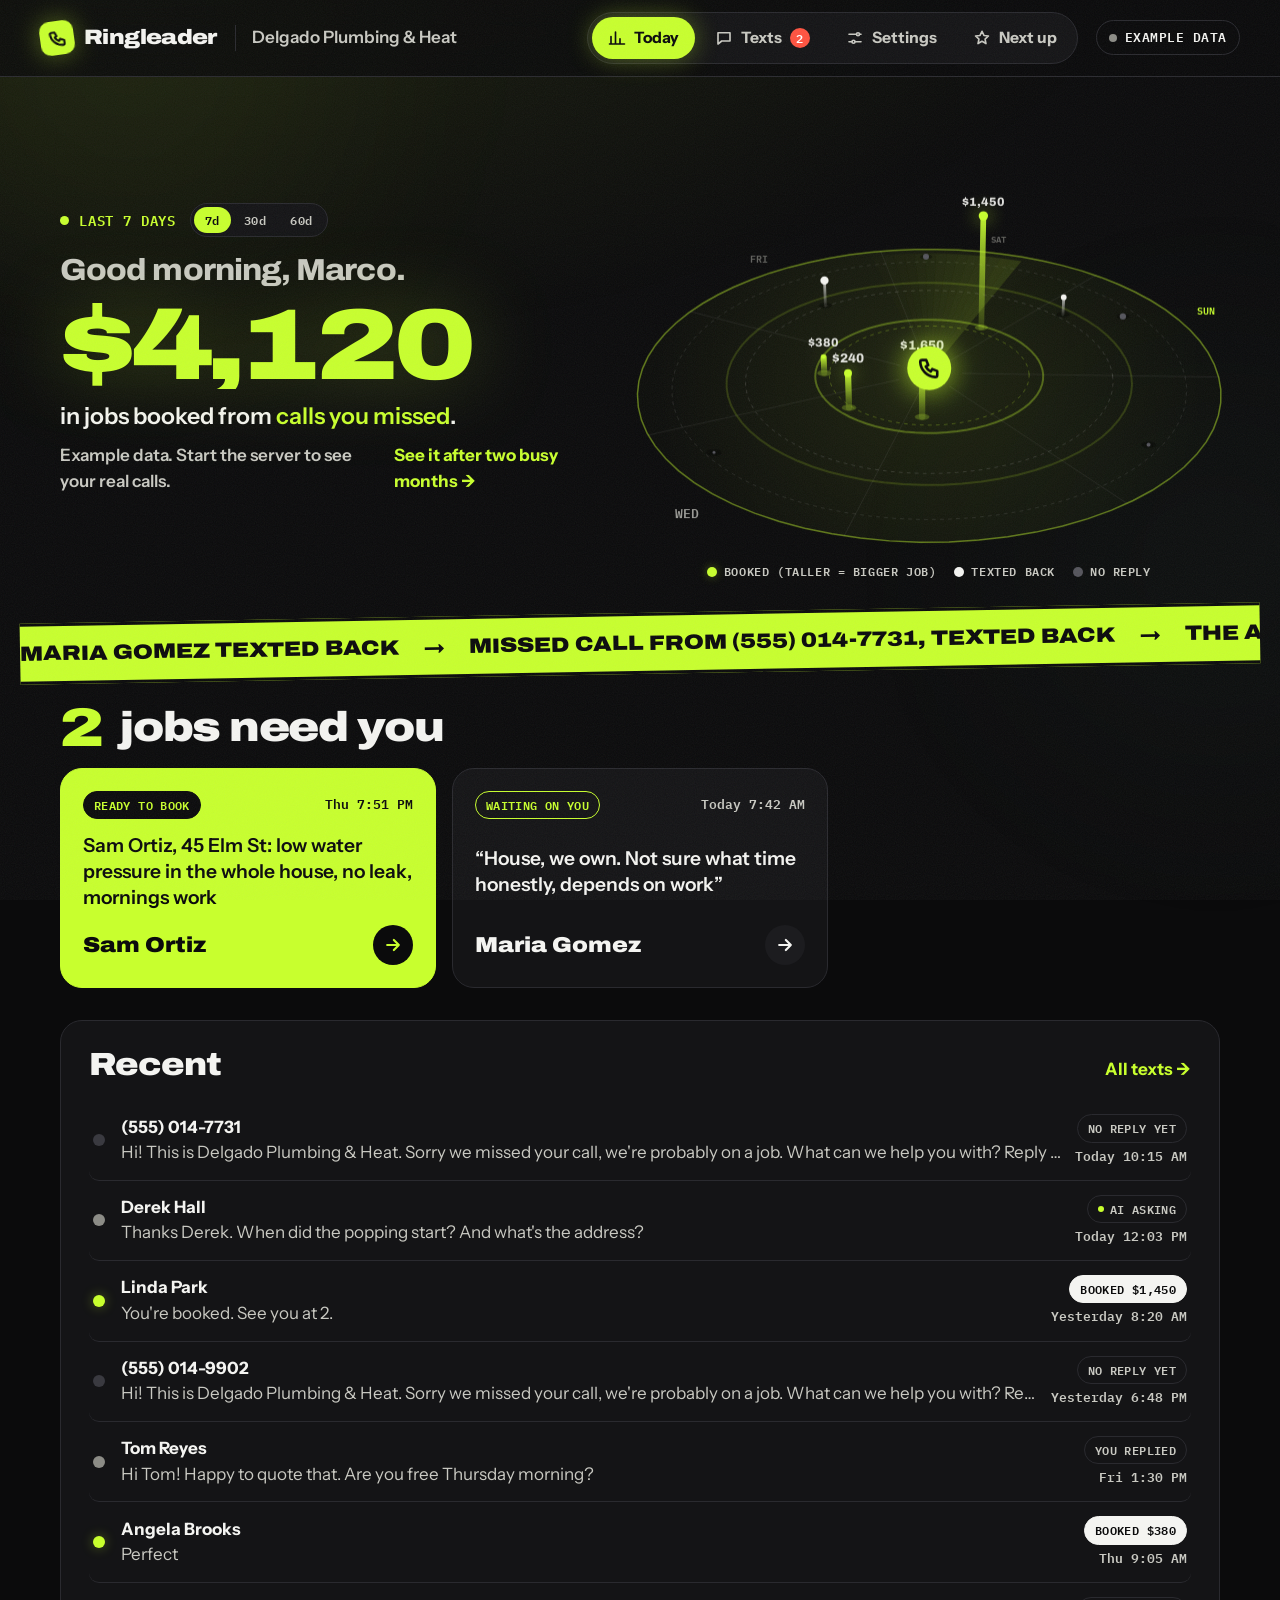
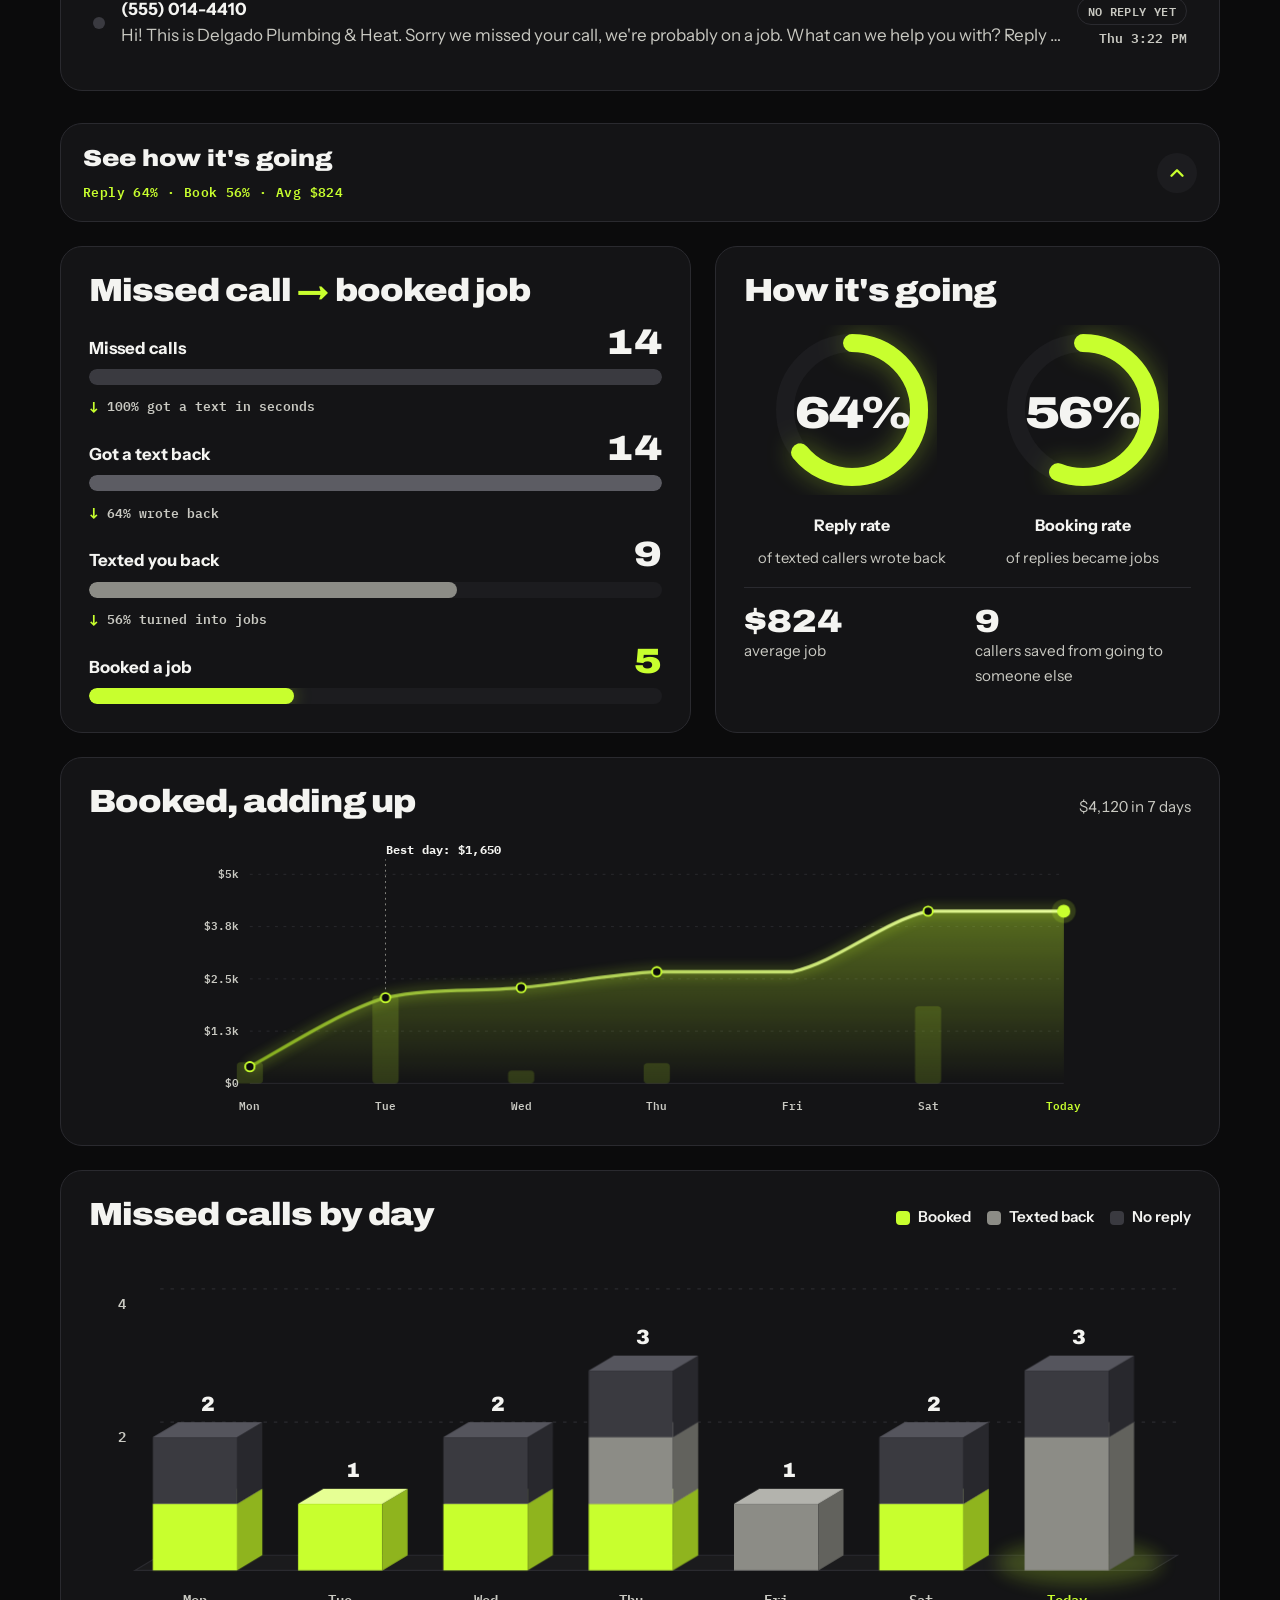
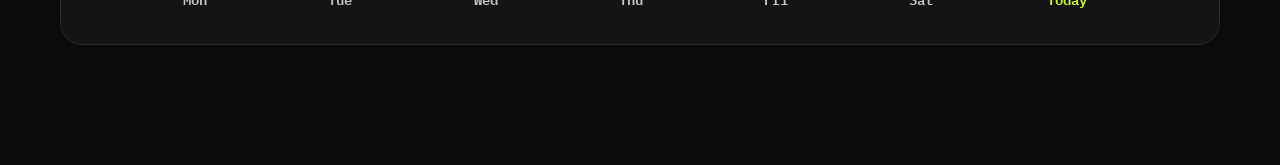
==== commit 68e214a5: "Dashboard: numbers that don't jiggle, smooth corners, bigger tap targets Digits keep the same width," ====
--- a/new/index.html
+++ b/new/index.html
@@ -17,7 +17,7 @@
   <link rel="preconnect" href="https://fonts.gstatic.com" crossorigin>
   <link rel="stylesheet" href="https://fonts.googleapis.com/css2?family=Archivo:wdth,wght@100..125,500..900&family=IBM+Plex+Mono:wght@500;600&family=Instrument+Sans:wght@400;500;600;700&display=swap">
   <link rel="stylesheet" href="style.css?v=3">
-  <link rel="stylesheet" href="fx.css?v=20">
+  <link rel="stylesheet" href="fx.css?v=23">
 </head>
 <body>
   <a class="skip" href="#main">Skip to content</a>
--- a/new/fx.css
+++ b/new/fx.css
@@ -268,7 +268,7 @@
 /* ---------- Command menu (⌘K) and keyboard hints: for computers, phones never see them ---------- */
 kbd { font: 600 .72rem/1 var(--f-mono); padding: 4px 6px; border-radius: 6px; border: 1px solid var(--line); background: var(--panel-2); color: var(--soft); white-space: nowrap; }
 .cmdk-btn, .key-hint { display: none; }
-@media (hover: hover) and (min-width: 1001px) {
+@media (hover: hover) and (min-width: 1300px) {
   .cmdk-btn { display: inline-flex; align-items: center; gap: 8px; min-height: 36px; padding: 0 8px 0 14px; border-radius: 999px; border: 1px solid var(--line); background: var(--panel); color: var(--soft); font: 600 .86rem var(--f-body); white-space: nowrap; cursor: pointer; transition: border-color .2s, color .2s; }
   .cmdk-btn:hover { border-color: var(--hivis); color: var(--ink); }
 }
@@ -290,3 +290,44 @@
 .cmdk-foot { display: flex; gap: 18px; padding: 10px 16px; border-top: 1px solid var(--line); font: 600 .72rem var(--f-mono); color: var(--mid); }
 .cmdk-foot span { display: inline-flex; align-items: center; gap: 4px; }
 @media (prefers-reduced-motion: reduce) { .cmdk[open] { animation: none; } }
+
+/* ---------- Numbers keep their width, so counters and prices don't jiggle ---------- */
+.hero-money, .ring-num, .tile b, .big-count, .count, .tabs .n, .col-num, .axis, .flag-text, time, .range button, .fold-sum, .thread-phone, .tag, .pill, .state-label, .note { font-variant-numeric: tabular-nums; }
+
+/* ---------- No single word left alone on the last line ---------- */
+.quote, .tile span, .ring > span, .f-step, .preview, .state p { text-wrap: pretty; }
+.state-label { text-wrap: balance; }
+
+/* ---------- Smooth corners, like an iPhone icon, where the browser can draw them. Pills stay round. ---------- */
+@supports (corner-shape: squircle) {
+  :root { --radius: 30px; }
+  .card, .job, .tile, .fold-btn, .thread, .sim, .state, .all-clear, .cmdk, .av, .logo-mark, .inbox-list button, .skel-grid i, .skel-card { corner-shape: squircle; }
+}
+
+/* ---------- Fingers: every tap target is at least 44px, even when the thing you see is smaller ---------- */
+@media (max-width: 860px) {
+  .range button { min-width: 44px; min-height: 44px; }
+  .quick button { min-height: 44px; }
+  .toggle { min-height: 44px; }
+  .logo, .edit, .card-head .link { position: relative; }
+  .logo::after { content: ""; position: absolute; inset: -6px 0; }
+  .edit::after { content: ""; position: absolute; inset: -6px -4px; }
+  .card-head .link::after { content: ""; position: absolute; inset: -10px -8px; }
+}
+
+/* ---------- The iPhone notch and home bar never cover anything, upright or sideways ---------- */
+.bar {
+  padding-top: max(12px, env(safe-area-inset-top));
+  padding-left: max(clamp(16px, 4vw, 40px), env(safe-area-inset-left));
+  padding-right: max(clamp(16px, 4vw, 40px), env(safe-area-inset-right));
+}
+.main {
+  padding-left: max(clamp(16px, 4vw, 40px), env(safe-area-inset-left));
+  padding-right: max(clamp(16px, 4vw, 40px), env(safe-area-inset-right));
+  padding-bottom: calc(120px + env(safe-area-inset-bottom));
+}
+.toast { bottom: calc(28px + env(safe-area-inset-bottom)); }
+@media (max-width: 720px) {
+  .toast { bottom: calc(96px + env(safe-area-inset-bottom)); }
+  .nav { padding-left: env(safe-area-inset-left); padding-right: env(safe-area-inset-right); }
+}
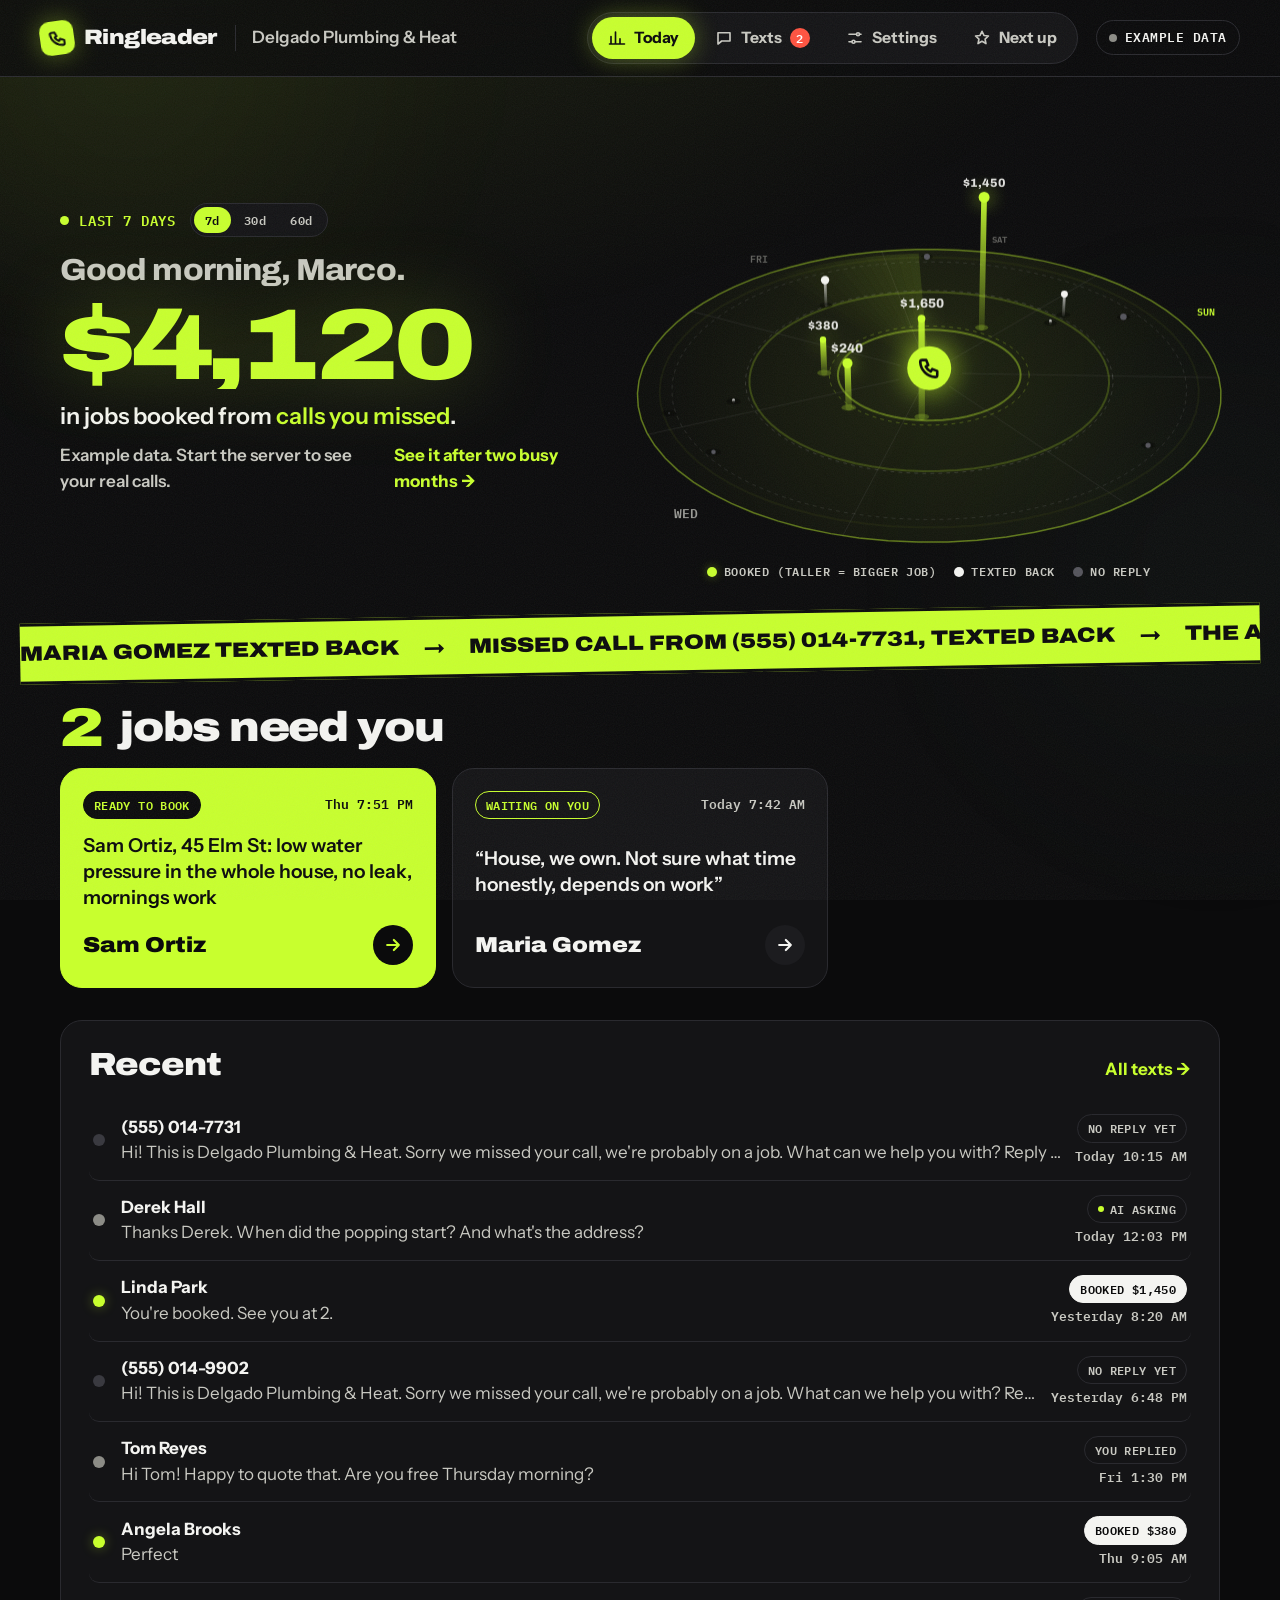
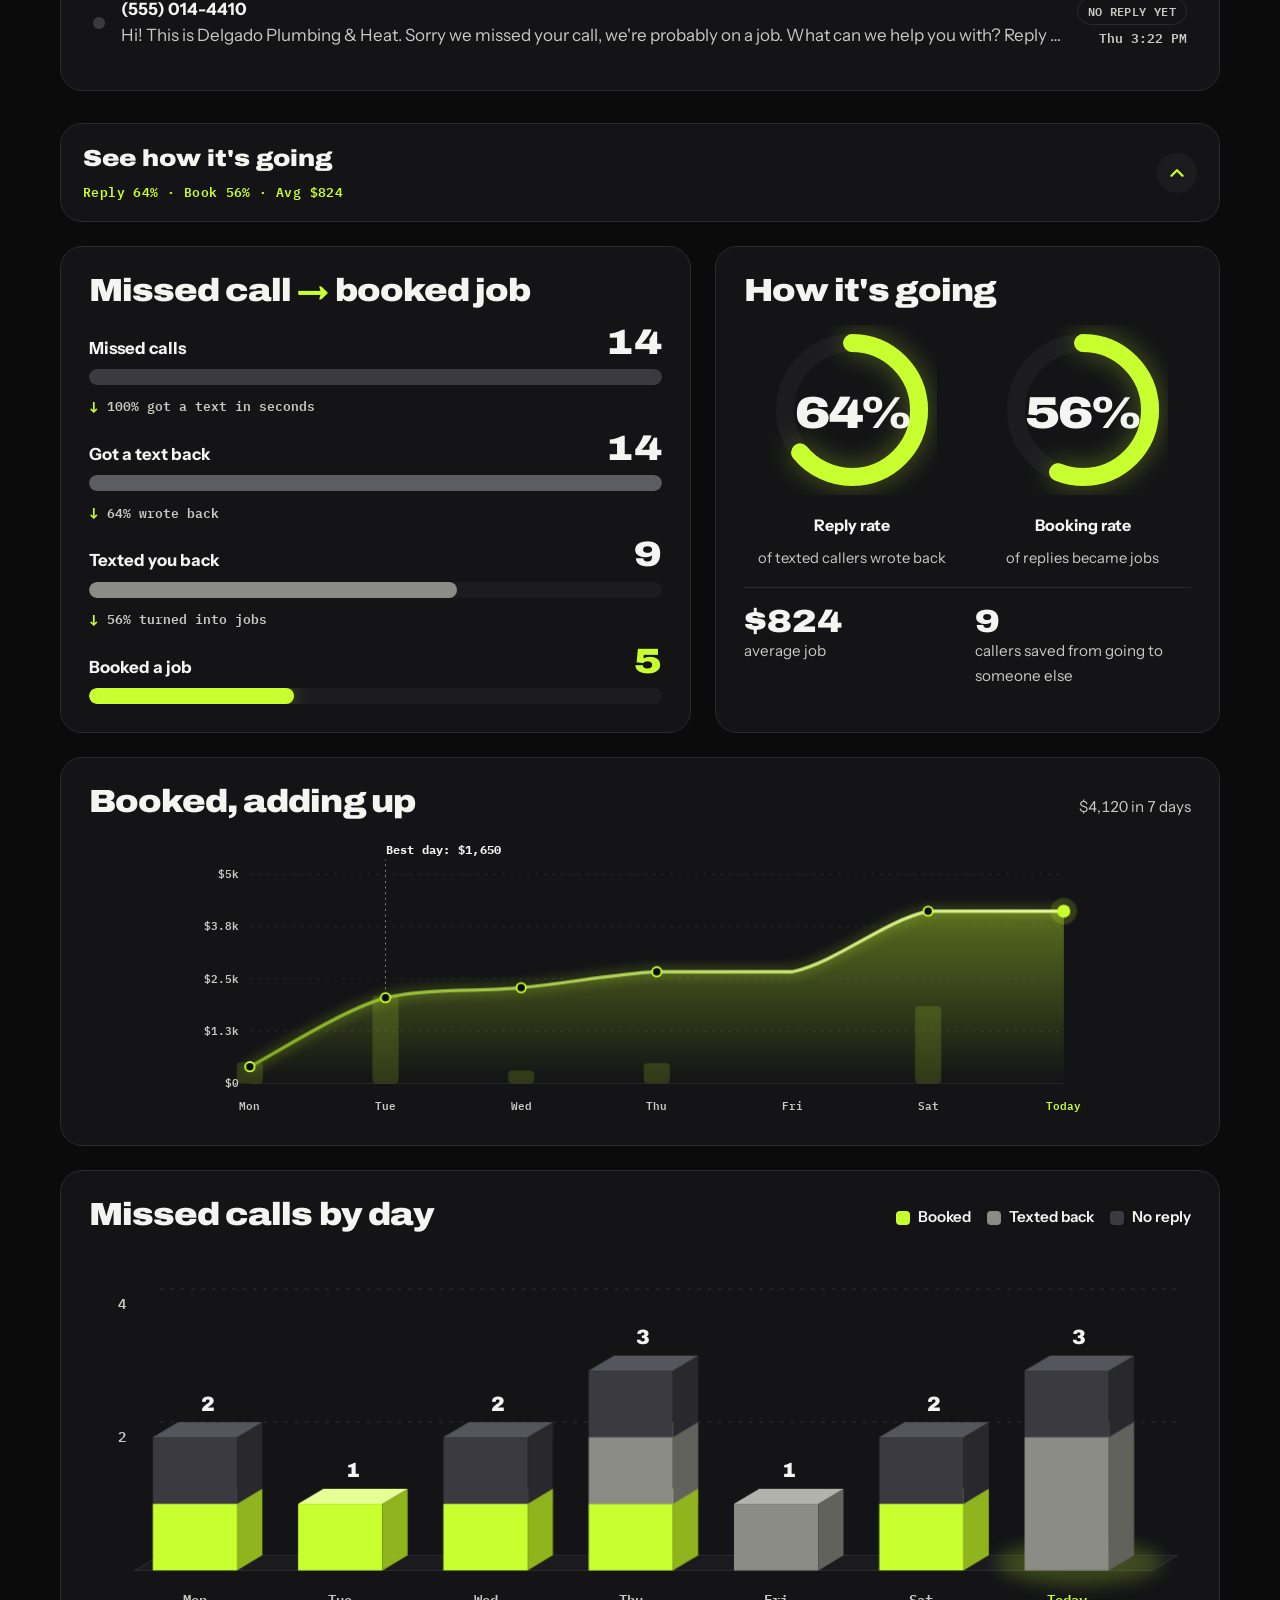
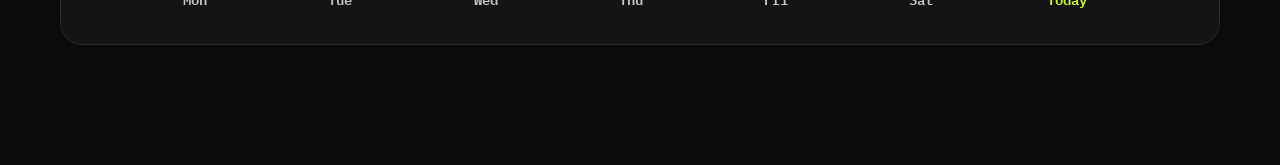
==== commit ea9f4441: "Dashboard: the top menu stays on one line at tablet widths Menu words no longer wrap, and the shop's" ====
--- a/new/index.html
+++ b/new/index.html
@@ -17,7 +17,7 @@
   <link rel="preconnect" href="https://fonts.gstatic.com" crossorigin>
   <link rel="stylesheet" href="https://fonts.googleapis.com/css2?family=Archivo:wdth,wght@100..125,500..900&family=IBM+Plex+Mono:wght@500;600&family=Instrument+Sans:wght@400;500;600;700&display=swap">
   <link rel="stylesheet" href="style.css?v=3">
-  <link rel="stylesheet" href="fx.css?v=23">
+  <link rel="stylesheet" href="fx.css?v=24">
 </head>
 <body>
   <a class="skip" href="#main">Skip to content</a>
--- a/new/fx.css
+++ b/new/fx.css
@@ -331,3 +331,8 @@
   .toast { bottom: calc(96px + env(safe-area-inset-bottom)); }
   .nav { padding-left: env(safe-area-inset-left); padding-right: env(safe-area-inset-right); }
 }
+
+/* ---------- Top bar: menu words stay on one line. Short of room, the shop's name gives way first. ---------- */
+.nav a { white-space: nowrap; }
+.nav { flex: none; }
+@media (max-width: 1200px) { .biz { display: none; } }
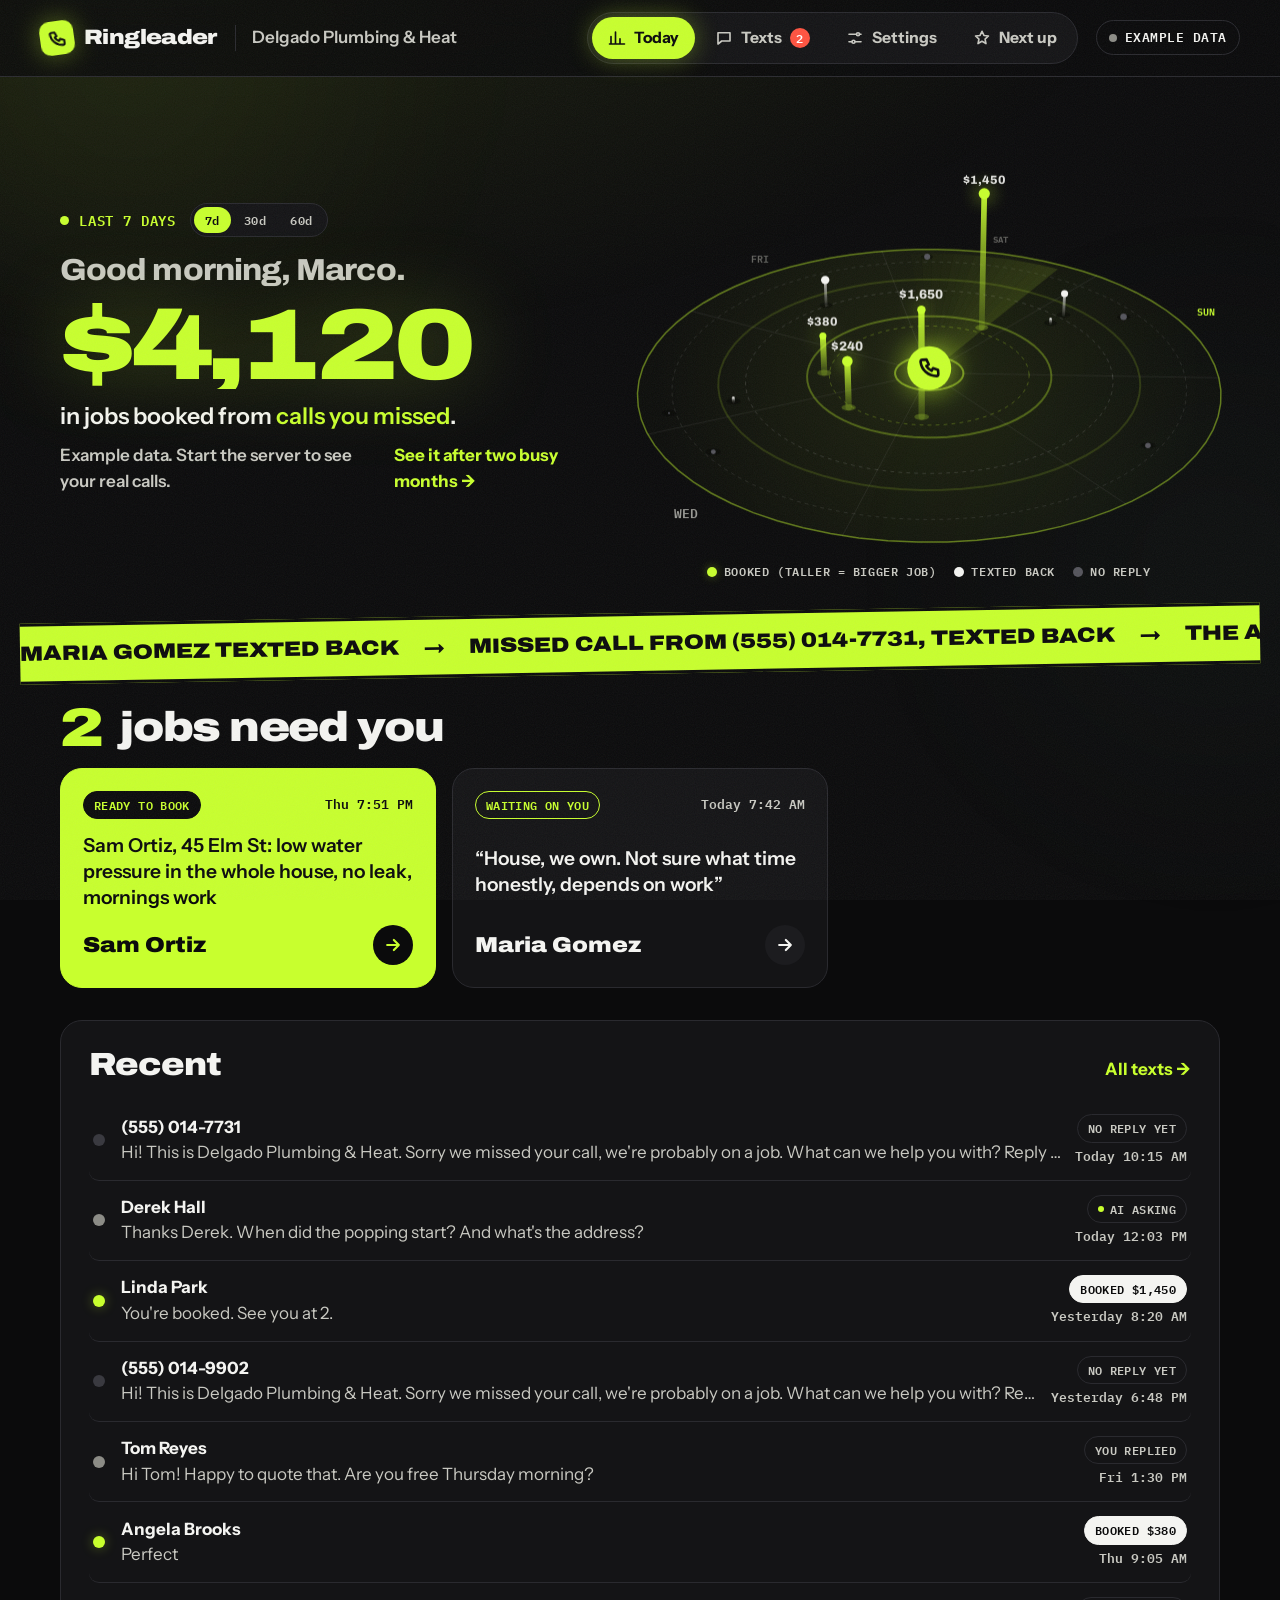
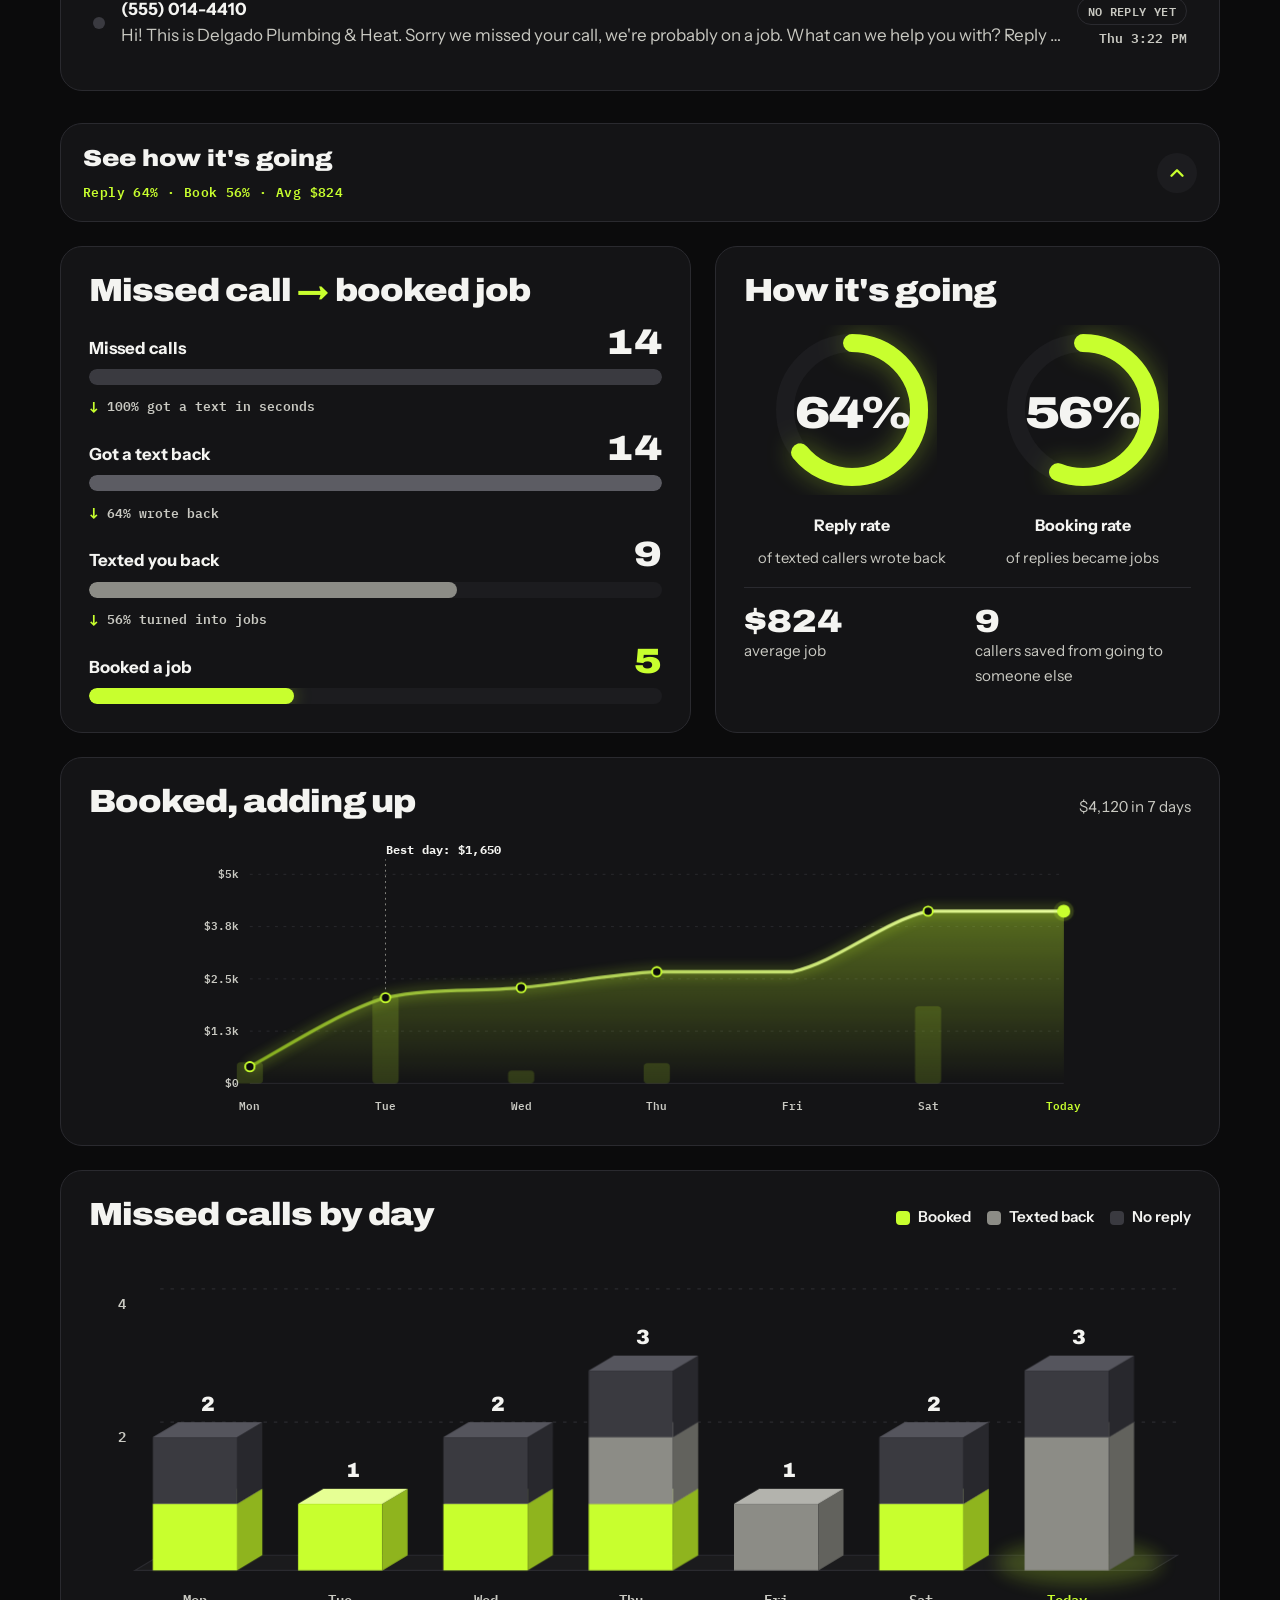
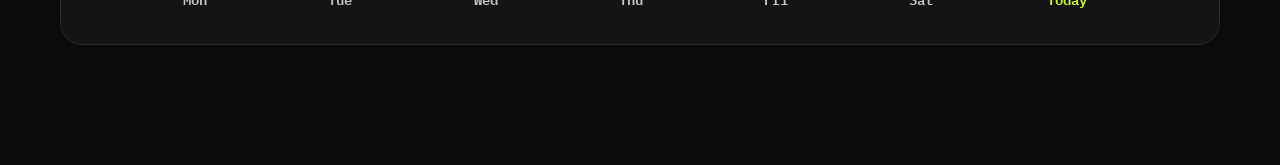
==== commit 5bc8e787: "Dashboard: no more glow following the mouse The green spotlight on cards is gone, and so are the gre" ====
--- a/new/index.html
+++ b/new/index.html
@@ -16,8 +16,8 @@
   <link rel="preconnect" href="https://fonts.googleapis.com">
   <link rel="preconnect" href="https://fonts.gstatic.com" crossorigin>
   <link rel="stylesheet" href="https://fonts.googleapis.com/css2?family=Archivo:wdth,wght@100..125,500..900&family=IBM+Plex+Mono:wght@500;600&family=Instrument+Sans:wght@400;500;600;700&display=swap">
-  <link rel="stylesheet" href="style.css?v=3">
-  <link rel="stylesheet" href="fx.css?v=24">
+  <link rel="stylesheet" href="style.css?v=4">
+  <link rel="stylesheet" href="fx.css?v=25">
 </head>
 <body>
   <a class="skip" href="#main">Skip to content</a>
@@ -71,6 +71,6 @@
 
   <script src="data.js?v=3"></script>
   <script src="app.js?v=17"></script>
-  <script src="fx.js?v=5"></script>
+  <script src="fx.js?v=6"></script>
 </body>
 </html>
--- a/new/style.css
+++ b/new/style.css
@@ -91,7 +91,7 @@
 .btn:active { transform: translateY(1px) scale(.98); }
 .btn:disabled { opacity: .5; cursor: progress; }
 .btn-main { background: var(--hivis); color: var(--on-hivis); border-color: var(--hivis); }
-.btn-main:hover { background: var(--hivis); transform: translateY(-2px) rotate(-1deg); box-shadow: 0 10px 30px -8px var(--hivis-glow); }
+.btn-main:hover { background: var(--hivis); transform: translateY(-2px) rotate(-1deg); }
 
 input:not([type="checkbox"]), textarea { width: 100%; background: var(--bg); border: 1px solid var(--line); border-radius: 14px; padding: 12px 14px; font-size: 1rem; transition: border-color .2s, box-shadow .2s; }
 input:not([type="checkbox"]):focus, textarea:focus { outline: none; border-color: var(--hivis); box-shadow: 0 0 0 4px rgba(200, 255, 46, .15); }
@@ -138,7 +138,7 @@
 .needs-head h2 { font-size: clamp(1.8rem, 4vw, 2.6rem); font-weight: 900; font-stretch: 115%; line-height: .95; }
 .needs-grid { display: grid; grid-template-columns: repeat(auto-fill, minmax(280px, 1fr)); gap: 16px; }
 .job { display: grid; gap: 14px; align-content: space-between; padding: 22px; border-radius: var(--radius); background: var(--panel); border: 1px solid var(--line); text-decoration: none; transition: transform .25s var(--ease), border-color .2s, box-shadow .25s; min-height: 210px; }
-.job:hover { transform: translateY(-4px) rotate(-.4deg); border-color: var(--hivis); box-shadow: 0 18px 50px -20px var(--hivis-glow); }
+.job:hover { transform: translateY(-4px) rotate(-.4deg); border-color: var(--hivis); }
 .job .job-top { display: flex; justify-content: space-between; align-items: center; gap: 10px; }
 .job time { font-family: var(--f-mono); font-size: .82rem; font-weight: 600; color: var(--soft); }
 .job .quote { font-size: 1.2rem; font-weight: 600; line-height: 1.35; }
--- a/new/fx.css
+++ b/new/fx.css
@@ -1,5 +1,5 @@
 /* Extras on top of style.css: the 3D call radar, a slow-moving glow behind everything,
-   the sliding menu highlight, and cards that light up under the cursor. fx.js drives the moving parts. */
+   and the sliding menu highlight. fx.js drives the moving parts. */
 
 /* a slow green glow drifting behind the whole app */
 .app::before, .app::after { content: ""; position: fixed; z-index: -1; width: 60vmax; height: 60vmax; border-radius: 50%; filter: blur(80px); pointer-events: none; opacity: .5; }
@@ -32,9 +32,7 @@
 
 /* ---------- cards ---------- */
 .card { transition: border-color .3s, transform .4s var(--ease); }
-.card::after { content: ""; position: absolute; inset: 0; pointer-events: none; opacity: 0; transition: opacity .35s; background: radial-gradient(520px circle at var(--mx, 50%) var(--my, 0%), rgba(200, 255, 46, .075), transparent 42%); }
 .card:hover { border-color: rgba(200, 255, 46, .3); }
-.card:hover::after { opacity: 1; }
 .job { transition: transform .35s var(--ease), border-color .3s, box-shadow .3s; transform-style: preserve-3d; will-change: transform; }
 .job .quote { transform: translateZ(18px); }
 .money-card .hero-chart svg { max-height: 280px; }
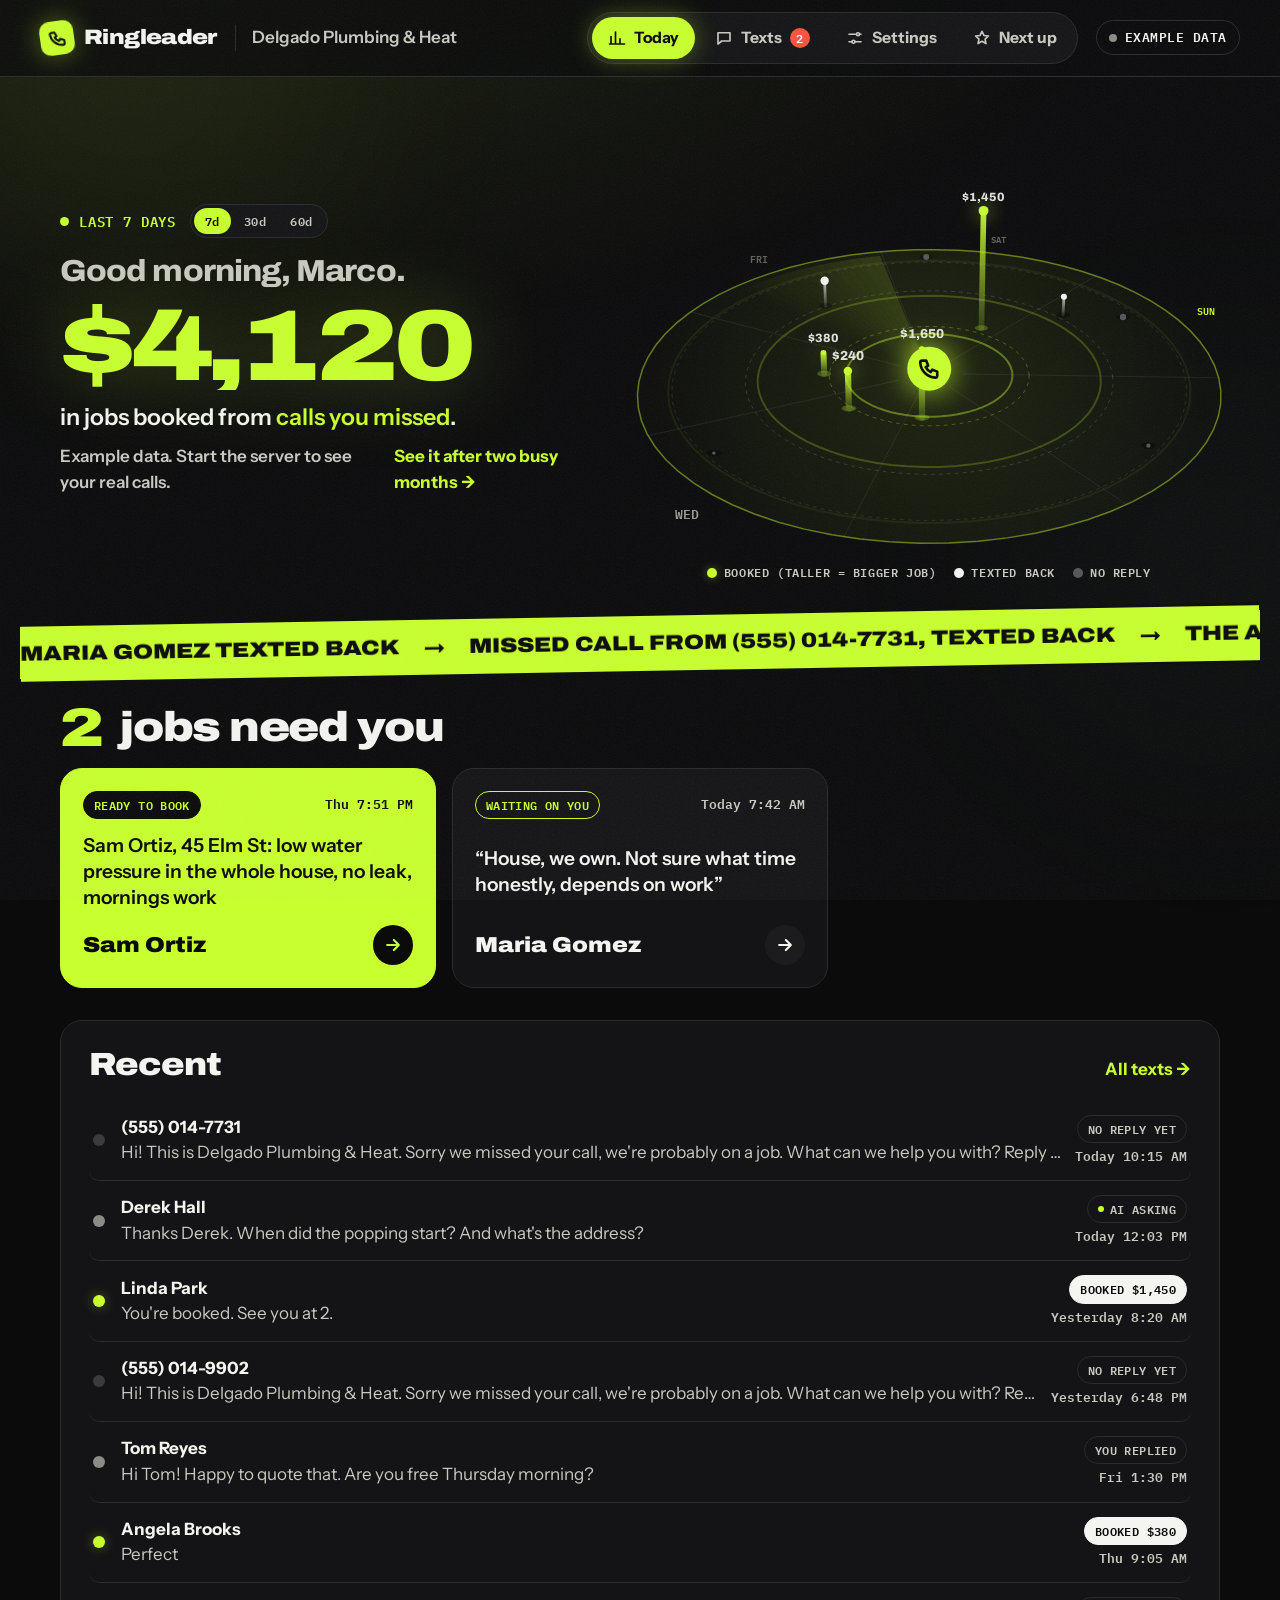
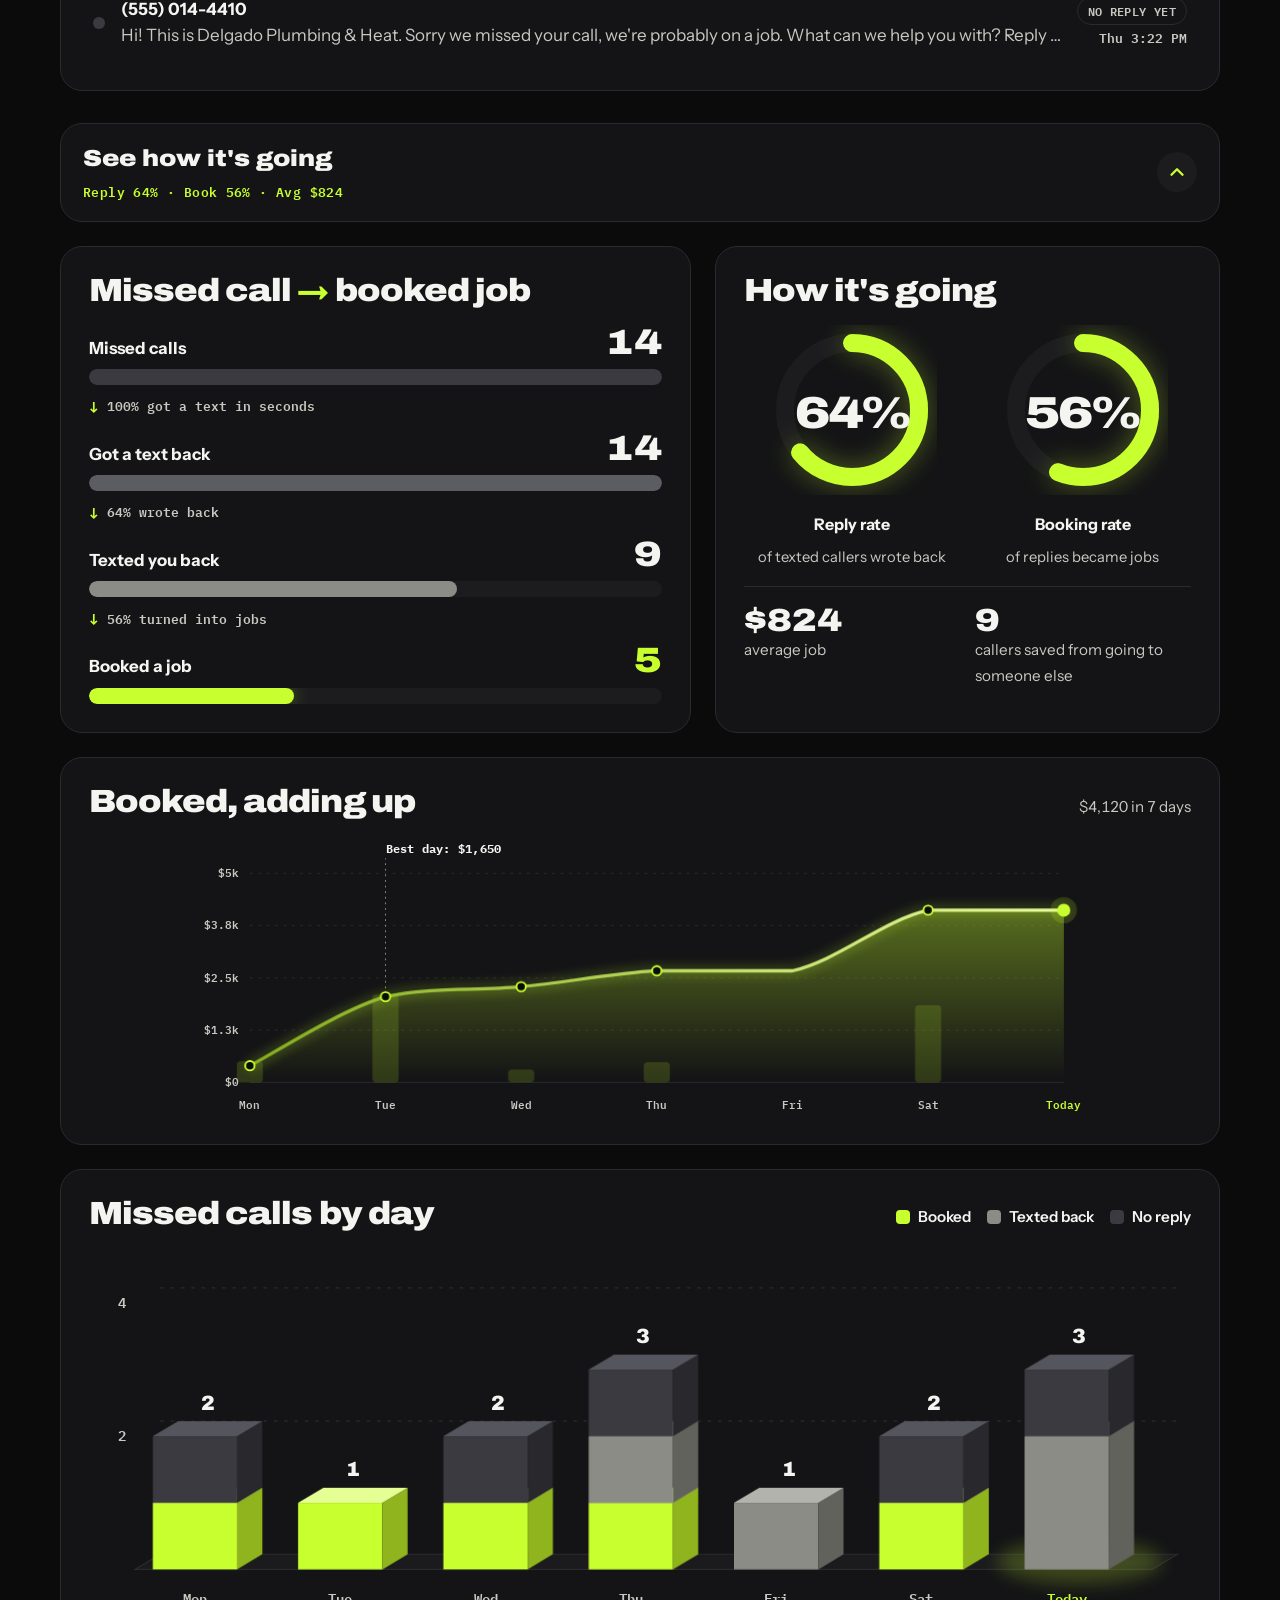
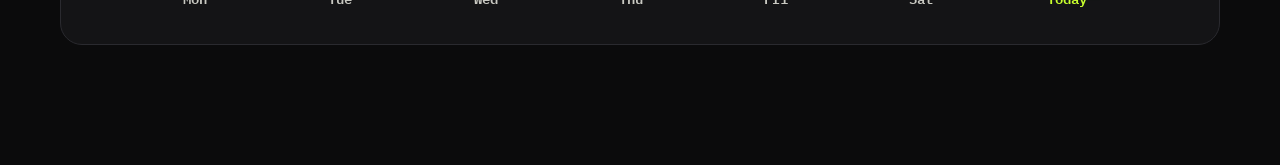
==== commit 32accf0d: "Dashboard Texts: the chat is the main thing, job details open when you ask Computers: the page fits " ====
--- a/new/index.html
+++ b/new/index.html
@@ -16,8 +16,8 @@
   <link rel="preconnect" href="https://fonts.googleapis.com">
   <link rel="preconnect" href="https://fonts.gstatic.com" crossorigin>
   <link rel="stylesheet" href="https://fonts.googleapis.com/css2?family=Archivo:wdth,wght@100..125,500..900&family=IBM+Plex+Mono:wght@500;600&family=Instrument+Sans:wght@400;500;600;700&display=swap">
-  <link rel="stylesheet" href="style.css?v=4">
-  <link rel="stylesheet" href="fx.css?v=25">
+  <link rel="stylesheet" href="style.css?v=5">
+  <link rel="stylesheet" href="fx.css?v=30">
 </head>
 <body>
   <a class="skip" href="#main">Skip to content</a>
@@ -70,7 +70,7 @@
   <p class="toast" id="toast" role="status" aria-live="polite" hidden></p>
 
   <script src="data.js?v=3"></script>
-  <script src="app.js?v=17"></script>
-  <script src="fx.js?v=6"></script>
+  <script src="app.js?v=20"></script>
+  <script src="fx.js?v=7"></script>
 </body>
 </html>
--- a/new/style.css
+++ b/new/style.css
@@ -245,8 +245,6 @@
 .tabs .n { font-family: var(--f-mono); font-size: .76rem; margin-left: 8px; padding: 1px 7px; border-radius: 999px; background: var(--panel-2); color: var(--soft); }
 .tabs button[aria-pressed="true"] .n { background: var(--on-hivis); color: var(--ink); }
 
-/* Three columns: who texted, the texts, and the job. Narrower screens put the job above the texts. */
-.inbox { display: grid; grid-template-columns: minmax(240px, 320px) minmax(0, 1fr) minmax(300px, 380px); grid-template-areas: "list thread job"; gap: 16px; align-items: start; }
 .inbox-list { grid-area: list; display: grid; gap: 8px; align-content: start; max-height: 78vh; overflow-y: auto; padding: 2px 4px 2px 2px; scrollbar-width: thin; }
 .inbox-list button { text-align: left; display: grid; gap: 8px; padding: 16px; border-radius: 18px; border: 1px solid var(--line); background: var(--panel); cursor: pointer; transition: border-color .2s, transform .2s var(--ease), background .2s; }
 .inbox-list button:hover { border-color: var(--mid); transform: translateX(3px); }
@@ -287,14 +285,7 @@
 .composer { display: flex; gap: 10px; padding: 14px; border-top: 1px solid var(--line); background: var(--bg); }
 .composer input { border-radius: 999px; padding-inline: 18px; }
 
-/* ---- The job panel ---- */
-.job-panel { grid-area: job; display: flex; flex-wrap: wrap; gap: 12px; position: sticky; top: 104px; }
-.job-panel > .state, .job-panel > .checklist { flex: 1 1 100%; }
-.job-panel .actions { flex: 1 1 200px; display: flex; gap: 8px; }
-.job-panel .actions .btn { flex: 1; }
-.job-panel .book-form, .job-panel .undo { flex: 1 1 260px; }
-.job-panel .book-form input { flex: 1; min-width: 0; border-radius: 999px; padding-inline: 16px; }
-
+/* ---- Job details and the next-step bar: layout is in fx.css ---- */
 .state { position: relative; overflow: hidden; padding: 20px 22px; border-radius: var(--radius); background: var(--panel); border: 1px solid var(--line); display: grid; gap: 8px; }
 .state-label { font-family: var(--f-display); font-weight: 900; font-stretch: 120%; font-size: 1.75rem; line-height: 1; text-transform: uppercase; letter-spacing: -0.03em; }
 .state p { color: var(--soft); font-size: 1.02rem; }
@@ -334,17 +325,6 @@
 .unsure-note { padding: 10px 14px; border-radius: 12px; background: var(--panel-2); border-left: 4px solid var(--hivis); font-weight: 600; }
 .plain-summary { font-size: 1.1rem; font-weight: 700; }
 
-@media (max-width: 1360px) {
-  .inbox { grid-template-columns: minmax(240px, 310px) minmax(0, 1fr); grid-template-areas: "list job" "list thread"; }
-  .job-panel { position: static; }
-  .inbox-list { grid-row: 1 / span 2; max-height: none; }
-}
-@media (max-width: 860px) {
-  .inbox { grid-template-columns: 1fr; grid-template-areas: "list" "job" "thread"; }
-  .inbox-list { grid-row: auto; max-height: 300px; }
-  .thread { height: auto; min-height: 480px; }
-  .msgs { max-height: 60vh; }
-}
 
 /* ---------- Settings ---------- */
 .checklist-chips { list-style: none; margin: -2px 0 6px 52px; padding: 0; display: flex; flex-wrap: wrap; gap: 6px; counter-reset: item; }
--- a/new/fx.css
+++ b/new/fx.css
@@ -69,16 +69,10 @@
 @media (max-width: 860px) { .hero-money { font-size: min(9.5rem, 21cqi); } }
 
 /* ---------- Texts: search, day groups, avatars ---------- */
-.inbox-side { grid-area: list; display: grid; gap: 10px; align-content: start; min-width: 0; }
-.inbox-side .inbox-list { grid-area: auto; grid-row: auto; }
-@media (max-width: 1360px) { .inbox-side { grid-row: 1 / span 2; } .inbox-side .inbox-list { max-height: 78vh; } }
-@media (max-width: 860px) { .inbox-side { grid-row: auto; } .inbox-side .inbox-list { max-height: 320px; } }
 .search { display: flex; align-items: center; gap: 10px; padding: 0 14px; border-radius: 999px; background: var(--panel); border: 1px solid var(--line); color: var(--soft); transition: border-color .2s, box-shadow .2s; }
 .search:focus-within { border-color: var(--hivis); box-shadow: 0 0 0 4px rgba(200, 255, 46, .12); }
 .search input { border: 0 !important; background: transparent !important; box-shadow: none !important; padding: 12px 0 !important; }
 .inbox-list .group { font-family: var(--f-mono); font-size: .72rem; font-weight: 600; text-transform: uppercase; letter-spacing: .08em; color: var(--mid); padding: 10px 6px 2px; position: sticky; top: 0; z-index: 1; background: linear-gradient(var(--bg) 70%, transparent); }
-.inbox-list button { grid-template-columns: 42px minmax(0, 1fr); column-gap: 12px; align-items: start; }
-.inbox-list button > :not(.av) { grid-column: 2; }
 .av { grid-row: span 3; width: 42px; height: 42px; border-radius: 14px; display: grid; place-items: center; font-family: var(--f-display); font-weight: 900; font-size: .95rem; background: var(--panel-2); color: var(--soft); border: 1px solid var(--line); }
 .av.big { width: 52px; height: 52px; border-radius: 16px; font-size: 1.15rem; flex: none; }
 .av.booked { background: var(--ink); color: var(--on-hivis); border-color: var(--ink); }
@@ -86,11 +80,8 @@
 .av.waiting { border: 2px solid var(--hivis); color: var(--hivis); }
 .av.gathering { border: 2px dashed var(--hivis); color: var(--hivis); }
 .av.opted-out { border-color: var(--red); color: var(--red); }
-.thread-head { justify-content: flex-start; }
-.thread-head .thread-who { flex: 1; min-width: 0; }
 
 /* ---------- Texts: the thread tells the whole story ---------- */
-.thread { grid-template-rows: auto minmax(0, 1fr) auto auto; }
 .sys { align-self: center; display: inline-flex; align-items: center; gap: 8px; font-family: var(--f-mono); font-size: .76rem; font-weight: 600; text-transform: uppercase; letter-spacing: .04em; padding: 6px 12px; border-radius: 999px; border: 1px solid var(--line); color: var(--soft); background: var(--bg); }
 .sys.missed { color: var(--red); border-color: rgba(255, 83, 64, .4); }
 .sys.missed i { width: 8px; height: 8px; border-radius: 50%; background: var(--red); box-shadow: 0 0 0 4px rgba(255, 83, 64, .15); }
@@ -116,38 +107,13 @@
 .ring-mini circle { fill: none; stroke: var(--dim); stroke-width: 4; }
 .ring-mini .fg { stroke: var(--hivis); stroke-linecap: round; filter: drop-shadow(0 0 4px var(--hivis-glow)); }
 @media (prefers-reduced-motion: reduce) { .animate .msg, .msg.sending, .typing span { animation: none; } }
-/* phones: one column that never grows wider than the screen */
-@media (max-width: 860px) {
-  .inbox { grid-template-columns: minmax(0, 1fr); }
-  .inbox > * { min-width: 0; }
-  .job-panel .actions, .job-panel .book-form, .job-panel .undo { flex-basis: 100%; }
-}
 /* the page itself: one column that can't be pushed wider than the screen (the filter tabs scroll instead) */
 .main { grid-template-columns: minmax(0, 1fr); }
-.page-top > * { min-width: 0; max-width: 100%; }
 
 /* ---------- Phones: works like an app ---------- */
-.back { display: none; }
-@media (max-width: 860px) {
-  /* Texts: the list fills the screen. Tap someone to open their texts; "All texts" goes back. */
-  .inbox-side .inbox-list { max-height: none; overflow: visible; padding: 0; }
-  .inbox-list .group { position: static; background: none; }
-  .inbox:not(.chat-open) > .thread, .inbox:not(.chat-open) > .job-panel { display: none; }
-  .inbox.chat-open > .inbox-side, .page-top.chat-open { display: none; }
-  .inbox.chat-open { grid-template-areas: "thread" "job"; }
-  .back { display: inline-flex; align-items: center; gap: 8px; flex-basis: 100%; min-height: 44px; margin: -6px 0 0 -4px; padding: 0 4px; border: 0; background: none; color: var(--hivis); font: 700 1rem var(--f-body); cursor: pointer; }
-  /* the texts, the quick replies and the reply box all fit on one screen */
-  .msgs { max-height: max(150px, calc(100dvh - 570px)); }
-  .thread-head { padding: 14px 16px; }
-  .thread-who b { font-size: 1.35rem; }
-  .thread-head .thread-who { flex: 1 1 calc(100% - 80px); }
-  .thread-head > .pill { margin: -4px 0 0 66px; }
-  .quick button { padding: 10px 14px; }
-}
 @media (max-width: 720px) {
   /* bigger tap targets */
   .range button { padding: 12px 14px; }
-  .thread-who .edit { min-height: 36px; padding-inline: 12px; }
 }
 
 /* ---------- Phones: clean and flat, like an app (copied from the Base44 sketch) ---------- */
@@ -174,24 +140,6 @@
   .nav a.active { color: var(--hivis); }
   .nav a.active::before { content: ""; position: absolute; top: 0; left: calc(50% - 18px); width: 36px; height: 3px; border-radius: 0 0 3px 3px; background: var(--hivis); }
   .nav svg { width: 22px; height: 22px; }
-}
-.inbox-list .tag { display: none; } /* phones only (see below) */
-@media (max-width: 860px) {
-  /* Texts list: short rows. Name and day on top, one line of preview, a short tag on the right. */
-  .inbox-list button { grid-template-columns: 42px minmax(0, 1fr) auto; row-gap: 2px; padding: 12px; border-radius: 16px; align-items: center; }
-  .inbox-list .av { grid-row: span 2; }
-  .inbox-list b { font-size: 1.02rem; min-width: 0; overflow: hidden; text-overflow: ellipsis; white-space: nowrap; }
-  .inbox-list .preview { -webkit-line-clamp: 1; font-size: .92rem; }
-  /* the long status pills give way to the short tag */
-  .inbox-list .pills { display: none; }
-  .inbox-list button > .tag { display: inline-block; grid-column: 3; grid-row: 1 / span 2; font: 600 .66rem/1 var(--f-mono); text-transform: uppercase; letter-spacing: .05em; white-space: nowrap; padding: 6px 10px; border-radius: 999px; border: 1px solid var(--hivis); color: var(--hivis); }
-  .inbox-list .tag.waiting { background: var(--hivis); color: var(--on-hivis); }
-  .inbox-list .tag.gathering { border-style: dashed; }
-  .inbox-list .tag.booked { border: 0; padding: 0; font-size: .82rem; }
-  .inbox-list .tag.opted-out { border-color: var(--red); color: var(--red); }
-  /* the list is its own screen on phones, so "last one opened" isn't highlighted. Rows that need you get a green tint. */
-  .inbox-list button.active { border-color: var(--line); background: var(--panel); box-shadow: none; }
-  .inbox-list button.waiting, .inbox-list button.ready { border-color: rgba(200, 255, 46, .3); background: rgba(200, 255, 46, .05); }
 }
 
 /* ---------- Today: "See how it's going" opens and closes the charts ---------- */
@@ -252,16 +200,6 @@
 @keyframes vt-out-right { to { translate: 100% var(--was-at, 0); } }
 @keyframes vt-in-left { from { translate: -25% 0; opacity: 0; } }
 
-/* ---------- Phones: swiping a chat away (fx.js moves it) ---------- */
-@media (max-width: 860px) {
-  .inbox.chat-open { position: relative; touch-action: pan-y; }
-  .quick { touch-action: pan-x; }
-  .main:has(.inbox.swiping) { overflow-x: clip; } /* the chat sliding off the side can't make the page scroll sideways */
-  .inbox.swiping { user-select: none; -webkit-user-select: none; }
-  .inbox.swiping > .thread, .inbox.swiping > .job-panel { position: relative; z-index: 1; transform: translateX(var(--swipe, 0)); }
-  .inbox.swiping > .inbox-side { display: grid; position: absolute; inset: 0 0 auto; opacity: calc(.35 + .65 * var(--swipe-p, 0)); transform: translateX(calc(-8% + 8% * var(--swipe-p, 0))); }
-  .inbox.settling > .thread, .inbox.settling > .job-panel, .inbox.settling > .inbox-side { transition: transform .22s var(--ease), opacity .22s; }
-}
 
 /* ---------- Command menu (⌘K) and keyboard hints: for computers, phones never see them ---------- */
 kbd { font: 600 .72rem/1 var(--f-mono); padding: 4px 6px; border-radius: 6px; border: 1px solid var(--line); background: var(--panel-2); color: var(--soft); white-space: nowrap; }
@@ -334,3 +272,164 @@
 .nav a { white-space: nowrap; }
 .nav { flex: none; }
 @media (max-width: 1200px) { .biz { display: none; } }
+
+.page-top > * { min-width: 0; max-width: 100%; }
+
+/* ---------- Texts: the chat is the main thing. Job details only come out when you ask. ---------- */
+.inbox { display: grid; min-width: 0; }
+.inbox > * { min-width: 0; }
+.back { display: none; }
+.inbox-side { grid-area: list; display: flex; flex-direction: column; gap: 12px; min-width: 0; min-height: 0; }
+.side-top { display: grid; gap: 12px; }
+.tabs { max-width: 100%; }
+.thread { grid-area: thread; grid-template-rows: auto auto minmax(0, 1fr) auto auto; height: auto; min-height: 0; }
+.job-panel { grid-area: job; min-width: 0; }
+
+/* the list: short rows, name and day on top, one line of preview, a short tag on the right */
+.inbox-list { gap: 2px; max-height: none; padding: 0; }
+.inbox-list button { position: relative; grid-template-columns: 42px minmax(0, 1fr) auto; column-gap: 12px; row-gap: 1px; padding: 10px; border-radius: 16px; border-color: transparent; background: transparent; align-items: center; }
+.inbox-list button > :not(.av):not(.tag) { grid-column: 2; min-width: 0; }
+.inbox-list button:hover { transform: none; border-color: transparent; background: var(--panel); }
+.inbox-list button.active { border-color: var(--line); background: var(--panel-2); box-shadow: none; }
+.inbox-list button.active::before { content: ""; position: absolute; left: 0; top: 14px; bottom: 14px; width: 4px; border-radius: 0 4px 4px 0; background: var(--hivis); }
+.inbox-list .av { grid-row: span 2; }
+.inbox-list b { font-size: 1.02rem; min-width: 0; overflow: hidden; text-overflow: ellipsis; white-space: nowrap; }
+.inbox-list .preview { -webkit-line-clamp: 1; font-size: .92rem; }
+.inbox-list button > .tag { grid-column: 3; grid-row: 1 / span 2; font: 600 .66rem/1 var(--f-mono); text-transform: uppercase; letter-spacing: .05em; white-space: nowrap; padding: 6px 10px; border-radius: 999px; border: 1px solid var(--hivis); color: var(--hivis); }
+.inbox-list .tag.waiting { background: var(--hivis); color: var(--on-hivis); }
+.inbox-list .tag.gathering { border-style: dashed; }
+.inbox-list .tag.booked { border: 0; padding: 0; font-size: .82rem; }
+.inbox-list .tag.opted-out { border-color: var(--red); color: var(--red); }
+
+/* the top of the chat */
+.thread-head { flex-wrap: nowrap; justify-content: flex-start; gap: 12px; padding: 12px 18px; }
+.thread-who { flex: 1; min-width: 0; gap: 3px; }
+.thread-who .name-row { min-width: 0; }
+.thread-who b { font-size: 1.4rem; min-width: 0; overflow: hidden; text-overflow: ellipsis; white-space: nowrap; line-height: 1.1; }
+.thread-head .av.big { width: 46px; height: 46px; border-radius: 14px; font-size: 1rem; }
+.thread-phone { font-size: .78rem; white-space: nowrap; overflow: hidden; text-overflow: ellipsis; }
+.head-btn { display: inline-flex; align-items: center; justify-content: center; gap: 8px; flex: none; min-height: 42px; min-width: 42px; padding: 0 14px; border-radius: 999px; border: 1px solid var(--line); background: var(--panel-2); color: var(--ink); font: 700 .92rem var(--f-body); text-decoration: none; white-space: nowrap; cursor: pointer; transition: border-color .2s, color .2s; }
+.head-btn:hover { border-color: var(--hivis); }
+.head-btn small { font: 600 .74rem var(--f-mono); color: var(--hivis); }
+.head-btn[aria-expanded="true"] { border-color: var(--hivis); color: var(--hivis); }
+
+/* the bar under it: where the job stands, and booking it */
+.state { display: flex; align-items: center; flex-wrap: nowrap; gap: 16px; padding: 10px 18px; border: 0; border-bottom: 1px solid var(--line); border-radius: 0; background: var(--panel-2); }
+.state-words { flex: 1; min-width: 0; display: flex; align-items: baseline; flex-wrap: wrap; gap: 2px 12px; }
+.state-label { font-size: 1.02rem; white-space: nowrap; letter-spacing: -0.01em; }
+.state p { font-size: .92rem; min-width: 0; }
+.state.ready { box-shadow: none; }
+.state.waiting { border: 0; border-bottom: 1px solid var(--line); padding-top: 18px; }
+.state.waiting::before { height: 6px; }
+.state .meter { flex: 0 0 110px; margin: 0; }
+.state .btn { min-height: 40px; padding: 0 16px; color: var(--ink); font-size: .92rem; }
+.state .btn-main { color: var(--on-hivis); }
+.state.ready .btn-main, .state.ready .btn-main:hover { background: var(--on-hivis); color: var(--hivis); }
+.state.booked .undo { color: var(--on-hivis); background: transparent; border-color: var(--on-hivis); }
+.state.booked .undo:hover { color: var(--on-hivis); border-color: var(--on-hivis); }
+.book-form { flex: none; display: flex; gap: 8px; align-items: center; }
+.book-form input { width: 92px; min-height: 40px; padding: 0 14px; border-radius: 999px; }
+.state.ready .book-form input { background: rgba(0, 0, 0, .12); border-color: rgba(0, 0, 0, .35); color: var(--on-hivis); }
+.state.ready .book-form input::placeholder { color: rgba(0, 0, 0, .6); }
+
+/* the texts and the reply box line up in one comfortable column, however wide the chat is */
+.msgs, .quick, .composer { padding-inline: max(18px, calc((100% - 860px) / 2)); }
+.msg { max-width: min(76%, 600px); }
+.quick { background: transparent; border-top: 1px solid var(--line); -webkit-mask-image: linear-gradient(90deg, #000 92%, transparent); mask-image: linear-gradient(90deg, #000 92%, transparent); }
+.composer { background: transparent; }
+
+/* job details */
+.job-panel-in { display: grid; gap: 18px; align-content: start; padding: 18px; border-radius: var(--radius); border: 1px solid var(--line); background: var(--panel); overflow-y: auto; scrollbar-width: thin; }
+.job-panel-head { display: flex; align-items: center; justify-content: space-between; gap: 12px; }
+.job-panel-head h2 { font-size: 1.4rem; font-weight: 900; font-stretch: 112%; }
+.cust-card { display: grid; gap: 4px; padding-bottom: 16px; border-bottom: 1px solid var(--line); }
+.cust-card b { font-family: var(--f-display); font-weight: 800; font-stretch: 108%; font-size: 1.15rem; }
+.cust-card .name-form input { max-width: none; min-width: 0; }
+.job-panel-in .checklist { padding: 0; border: 0; border-radius: 0; background: none; }
+.job-panel-in .checklist h3 { font-size: 1.02rem; font-weight: 800; align-items: center; gap: 10px; }
+.job-panel-in .checklist ul { grid-template-columns: minmax(0, 1fr); }
+
+/* ---- Computers: everything fits the window, and the page itself doesn't scroll ---- */
+@media (min-width: 861px) {
+  .main:has(.inbox) { max-width: 1640px; padding-top: 14px; padding-bottom: 14px; overflow-x: clip; }
+  .inbox { position: relative; height: calc(100dvh - 77px - 28px); min-height: 480px; grid-template-columns: 364px minmax(0, 1fr) 0px; grid-template-areas: "list thread job"; align-items: stretch; transition: grid-template-columns .32s var(--ease); }
+  .thread { margin-left: 16px; }
+  .side-top .page-title { font-size: 2.5rem; line-height: 1; letter-spacing: -0.04em; }
+  .side-top .tabs { display: flex; gap: 4px; padding: 0; border: 0; border-radius: 0; background: none; }
+  .side-top .tabs button { padding: 6px 8px; font-size: .8rem; border: 1px solid var(--line); }
+  .side-top .tabs button[aria-pressed="true"] { border-color: var(--ink); }
+  .side-top .tabs .n { margin-left: 4px; padding: 0 4px; font-size: .68rem; }
+  .inbox-list { flex: 1; min-height: 0; overflow-y: auto; }
+
+  /* job details slide out beside the chat, and the list shrinks to faces so the chat keeps its room */
+  .inbox.job-open { grid-template-columns: 76px minmax(0, 1fr) 396px; }
+  .job-panel { overflow: hidden; visibility: hidden; transition: visibility .32s; }
+  .job-open > .job-panel { visibility: visible; transition: none; }
+  .job-panel-in { width: 380px; height: 100%; margin-left: 16px; }
+  .job-open .side-top, .job-open .search, .job-open .inbox-list .group { display: none; }
+  .job-open .inbox-list button { grid-template-columns: minmax(0, 1fr); justify-items: center; padding: 8px 0; }
+  .job-open .inbox-list button > :not(.av) { display: none; }
+}
+/* small laptops and tablets: job details cover the side of the chat instead of squeezing it */
+@media (min-width: 861px) and (max-width: 1100px) {
+  .inbox.job-open { grid-template-columns: 76px minmax(0, 1fr) 0px; }
+  .job-panel { position: absolute; top: 0; bottom: 0; right: 0; z-index: 5; width: 380px; transform: translateX(calc(100% + 24px)); transition: transform .32s var(--ease), visibility .32s; }
+  .job-open > .job-panel { transform: none; transition: transform .32s var(--ease); }
+  .job-panel-in { margin-left: 0; box-shadow: -20px 0 60px rgba(0, 0, 0, .6); }
+  .thread-when, .head-btn span { display: none; }
+  .head-btn { padding: 0 12px; }
+  .state p { display: none; }
+}
+
+/* ---- Phones: the list is one screen. Tap someone and the chat takes the whole screen, like a texting app. ---- */
+@media (max-width: 860px) {
+  .inbox { grid-template-columns: minmax(0, 1fr); grid-template-areas: "list"; }
+  .inbox:not(.chat-open) > .thread, .inbox:not(.chat-open) > .job-panel { display: none; }
+  .inbox-list { overflow: visible; }
+  .inbox-list .group { position: static; background: none; }
+  .inbox-list button { border-color: var(--line); background: var(--panel); margin-bottom: 6px; }
+  .inbox-list button.active { background: var(--panel); }
+  .inbox-list button.active::before { display: none; }
+  .inbox-list button.waiting, .inbox-list button.ready { border-color: rgba(200, 255, 46, .3); background: rgba(200, 255, 46, .05); }
+
+  body:has(.inbox.chat-open) .bar { display: none; }
+  .main:has(.inbox.chat-open) { padding: 0; max-width: none; }
+  .inbox.chat-open { grid-template-areas: "thread"; position: relative; touch-action: pan-y; }
+  .inbox.chat-open > .inbox-side { display: none; }
+  .thread { height: var(--screen, 100dvh); border: 0; border-radius: 0; background: var(--bg); }
+  .thread-head { gap: 8px; padding: max(8px, env(safe-area-inset-top)) max(10px, env(safe-area-inset-right)) 8px max(4px, env(safe-area-inset-left)); }
+  .back { display: inline-flex; align-items: center; justify-content: center; flex: none; width: 40px; height: 44px; padding: 0; border: 0; background: none; color: var(--hivis); cursor: pointer; }
+  .back svg { width: 24px; height: 24px; }
+  .back span, .thread-when, .thread-who .edit, .head-btn span, .head-btn small { display: none; }
+  .thread-who b { font-size: 1.15rem; }
+  .thread-head .av.big { width: 40px; height: 40px; border-radius: 12px; font-size: .9rem; }
+  .head-btn { min-width: 44px; min-height: 44px; padding: 0; }
+  .state { gap: 10px; padding: 8px 12px; }
+  .state.waiting { padding-top: 14px; }
+  .state p { display: none; }
+  .state-label { font-size: .82rem; white-space: normal; line-height: 1.1; }
+  .state .meter { flex-basis: 56px; }
+  .state .btn { min-height: 44px; padding: 0 14px; font-size: .86rem; }
+  .book-form input { width: 76px; min-height: 44px; padding: 0 12px; font-size: 1rem; }
+  .msgs { padding-inline: 14px; }
+  .quick { padding: 8px 12px 0; touch-action: pan-x; border-top: 1px solid var(--line); }
+  .quick button { padding: 10px 14px; }
+  .composer { padding: 8px max(12px, env(safe-area-inset-right)) max(10px, env(safe-area-inset-bottom)) max(12px, env(safe-area-inset-left)); }
+  .composer input { font-size: 1rem; }
+
+  /* job details: a sheet that comes up from the bottom. Drag its top down, tap outside, or press X to close. */
+  .job-panel { position: fixed; left: 0; right: 0; bottom: 0; z-index: 60; visibility: hidden; transform: translateY(calc(100% + 24px)); transition: transform .3s var(--ease), visibility .3s; }
+  .job-open > .job-panel { visibility: visible; transform: translateY(var(--sheet, 0px)); transition: transform .3s var(--ease); }
+  .job-panel.dragging { transition: none; }
+  .job-panel-in { max-height: 85dvh; border-width: 1px 0 0; border-radius: 24px 24px 0 0; padding-bottom: max(18px, env(safe-area-inset-bottom)); }
+  .job-panel-head { position: relative; padding-top: 10px; touch-action: none; }
+  .job-panel-head::before { content: ""; position: absolute; top: -8px; left: calc(50% - 22px); width: 44px; height: 5px; border-radius: 3px; background: var(--dim); }
+  .inbox.job-open::after { content: ""; position: fixed; inset: 0; z-index: 55; background: rgba(0, 0, 0, .6); }
+
+  /* swiping a chat away (fx.js moves it): the list shows underneath */
+  .main:has(.inbox.swiping) { overflow-x: clip; }
+  .inbox.swiping { user-select: none; -webkit-user-select: none; }
+  .inbox.swiping > .thread { position: relative; z-index: 1; transform: translateX(var(--swipe, 0)); box-shadow: -12px 0 40px rgba(0, 0, 0, .5); }
+  .inbox.swiping > .inbox-side { display: flex; position: absolute; inset: 28px 16px auto; opacity: calc(.35 + .65 * var(--swipe-p, 0)); transform: translateX(calc(-8% + 8% * var(--swipe-p, 0))); }
+  .inbox.settling > .thread, .inbox.settling > .inbox-side { transition: transform .22s var(--ease), opacity .22s; }
+}
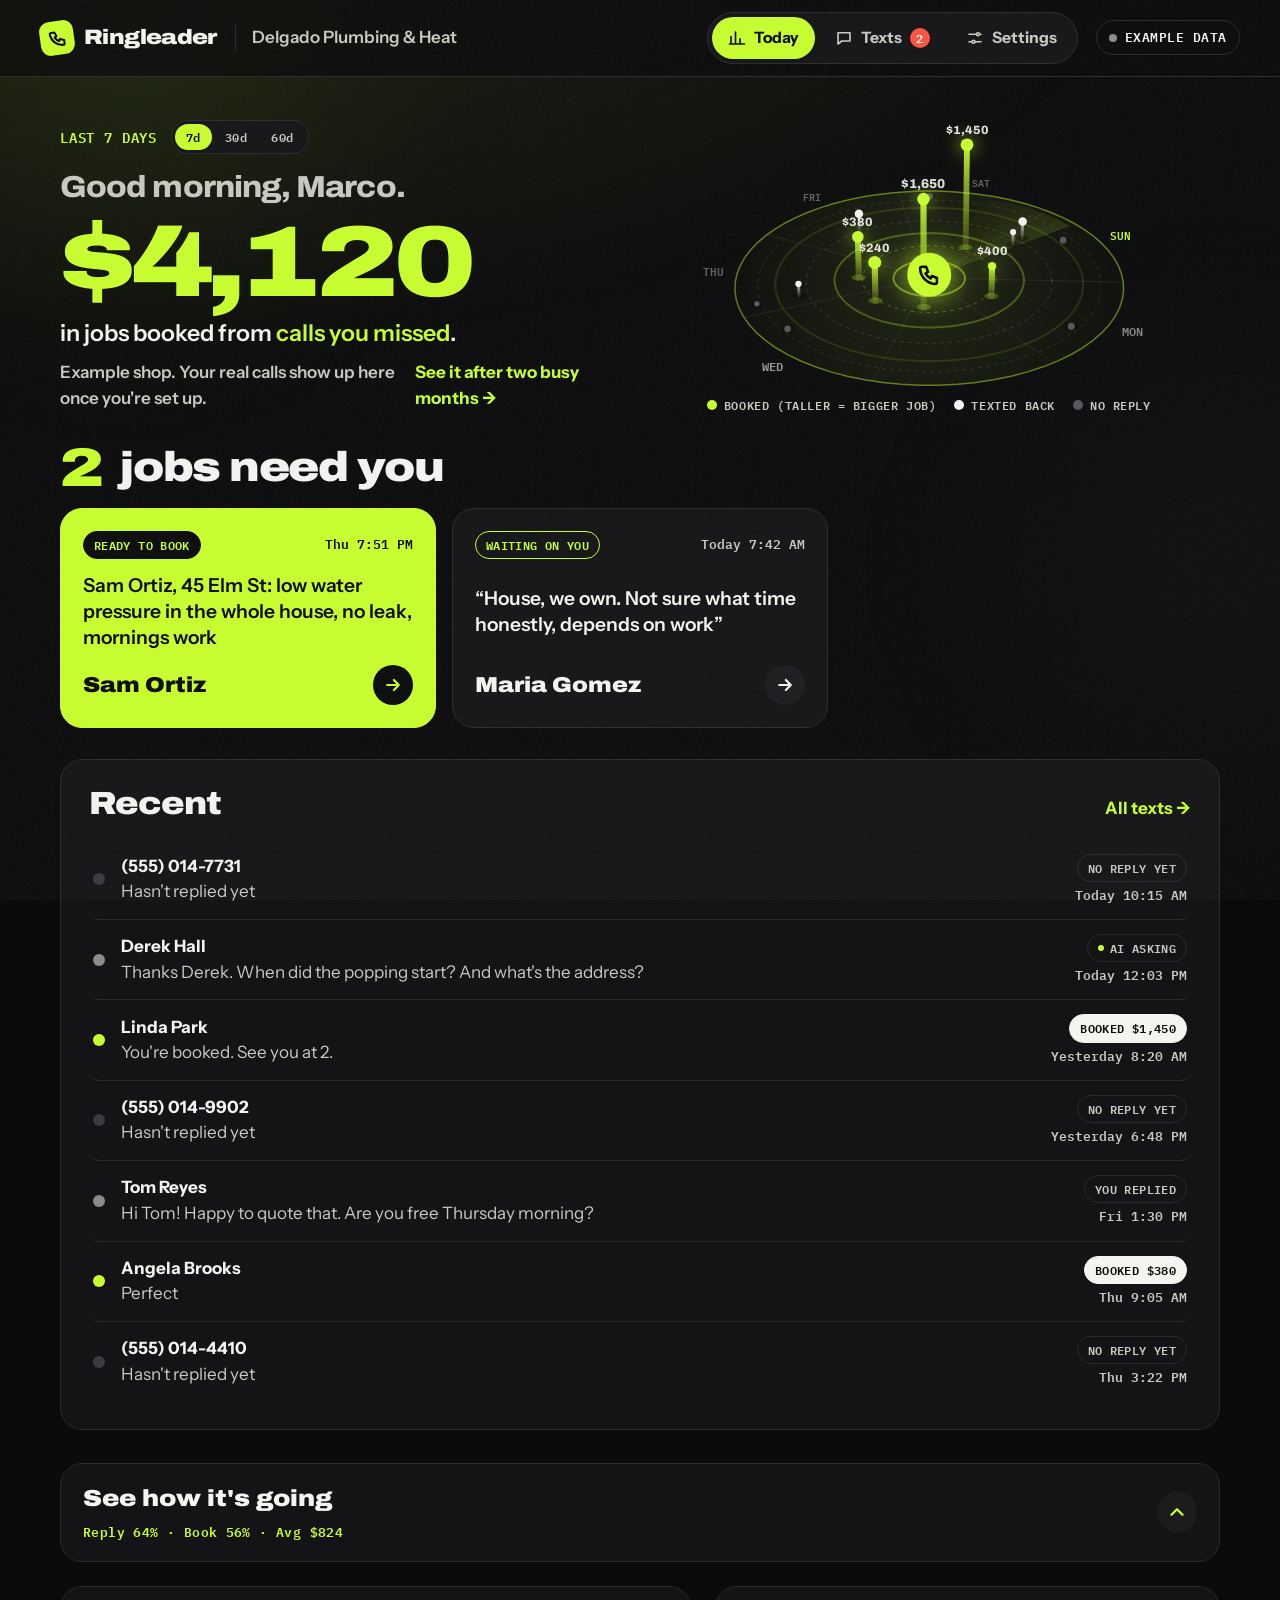
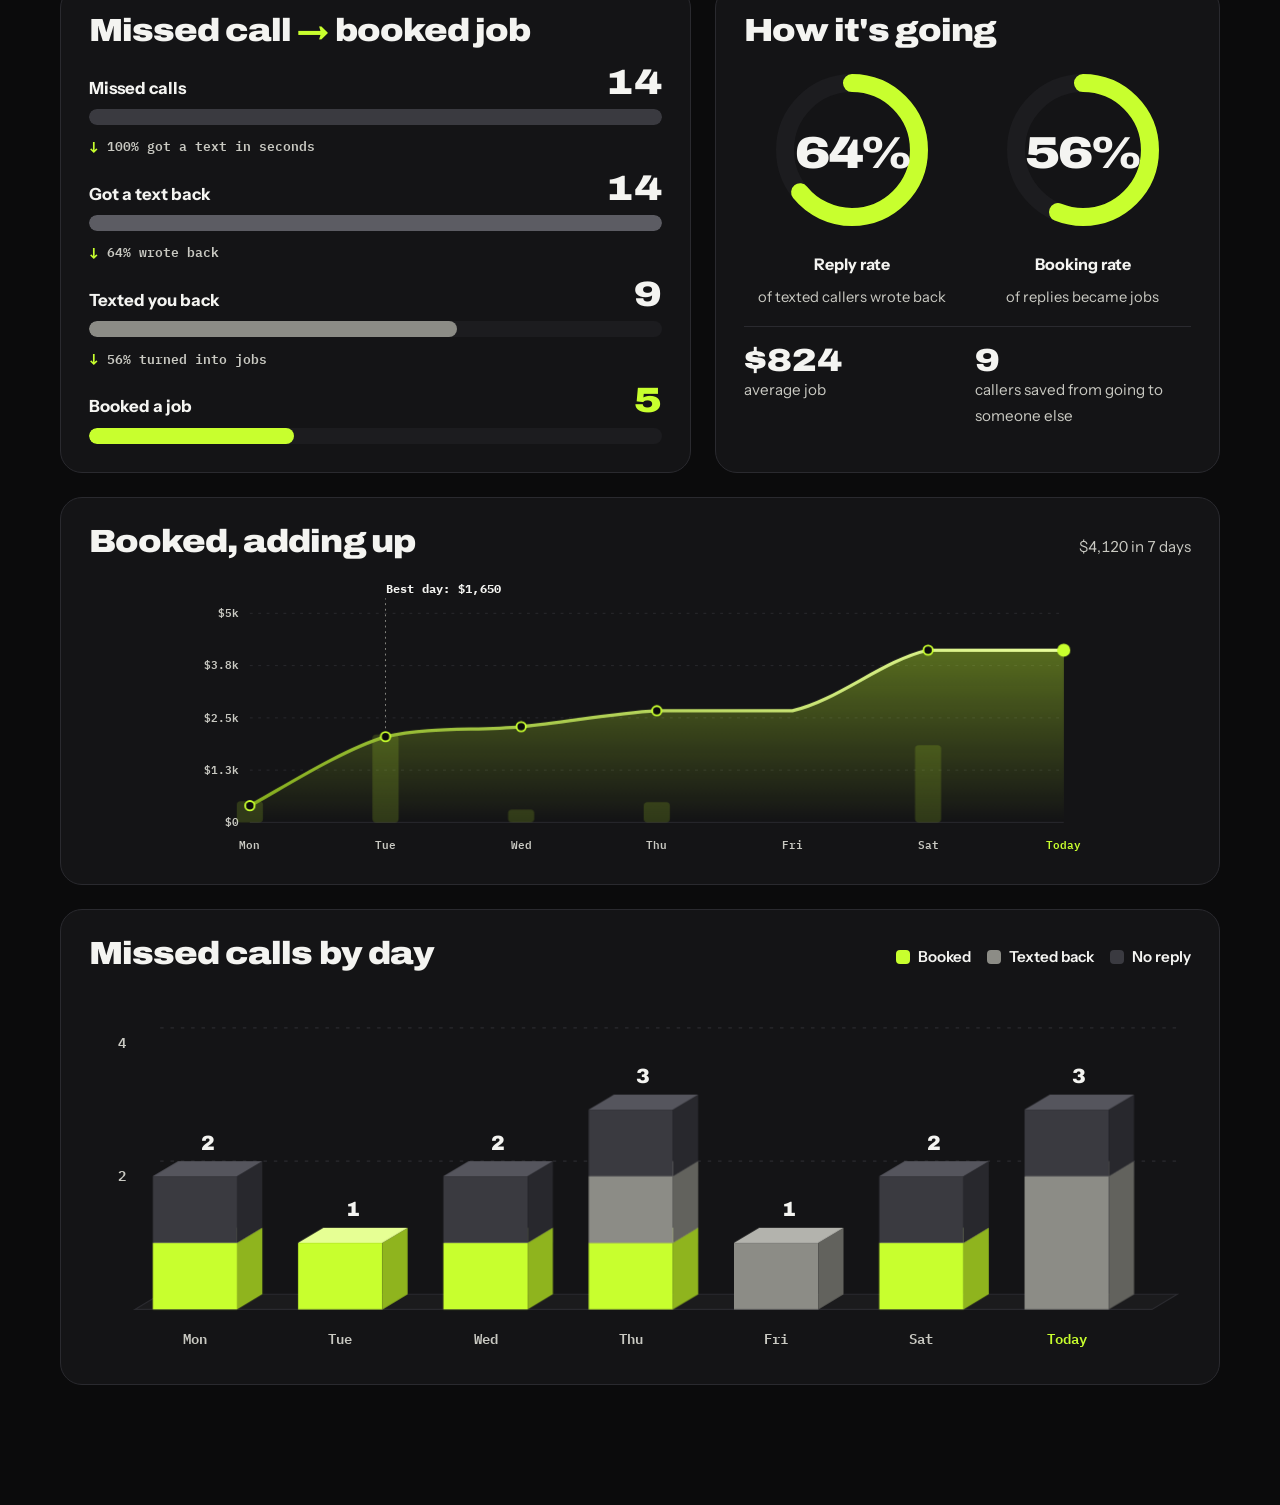
==== commit d2a74a52: "Dashboard: jobs show without scrolling, a calmer page, and a shorter menu The ticker is gone and the" ====
--- a/new/index.html
+++ b/new/index.html
@@ -16,8 +16,8 @@
   <link rel="preconnect" href="https://fonts.googleapis.com">
   <link rel="preconnect" href="https://fonts.gstatic.com" crossorigin>
   <link rel="stylesheet" href="https://fonts.googleapis.com/css2?family=Archivo:wdth,wght@100..125,500..900&family=IBM+Plex+Mono:wght@500;600&family=Instrument+Sans:wght@400;500;600;700&display=swap">
-  <link rel="stylesheet" href="style.css?v=5">
-  <link rel="stylesheet" href="fx.css?v=30">
+  <link rel="stylesheet" href="style.css?v=6">
+  <link rel="stylesheet" href="fx.css?v=31">
 </head>
 <body>
   <a class="skip" href="#main">Skip to content</a>
@@ -41,9 +41,6 @@
         </a>
         <a href="#autotext" data-page="autotext" title="Settings (press 3)" aria-keyshortcuts="3">
           <svg viewBox="0 0 24 24" aria-hidden="true"><path d="M4 7h10M18 7h2M4 17h4M12 17h8"/><circle cx="16" cy="7" r="2"/><circle cx="10" cy="17" r="2"/></svg>Settings
-        </a>
-        <a href="#frontdesk" data-page="frontdesk" title="Next up (press 4)" aria-keyshortcuts="4">
-          <svg viewBox="0 0 24 24" aria-hidden="true"><path d="M12 3l2.6 5.6 6 .7-4.5 4.1 1.2 6L12 16.4 6.7 19.4l1.2-6L3.4 9.3l6-.7z"/></svg>Next up
         </a>
       </nav>
 
@@ -70,7 +67,7 @@
   <p class="toast" id="toast" role="status" aria-live="polite" hidden></p>
 
   <script src="data.js?v=3"></script>
-  <script src="app.js?v=20"></script>
+  <script src="app.js?v=21"></script>
   <script src="fx.js?v=7"></script>
 </body>
 </html>
--- a/new/style.css
+++ b/new/style.css
@@ -43,7 +43,7 @@
 /* ---------- Top bar ---------- */
 .bar { position: sticky; top: 0; z-index: 40; display: flex; align-items: center; gap: 18px; padding: 12px clamp(16px, 4vw, 40px); background: rgba(11, 11, 12, .8); backdrop-filter: blur(14px); -webkit-backdrop-filter: blur(14px); border-bottom: 1px solid var(--line); }
 .logo { display: inline-flex; align-items: center; gap: 10px; text-decoration: none; }
-.logo-mark { width: 34px; height: 34px; border-radius: 10px; background: var(--hivis); color: var(--on-hivis); display: grid; place-items: center; transform: rotate(-8deg); box-shadow: 0 0 24px var(--hivis-glow); transition: transform .3s var(--ease); }
+.logo-mark { width: 34px; height: 34px; border-radius: 10px; background: var(--hivis); color: var(--on-hivis); display: grid; place-items: center; transform: rotate(-8deg); transition: transform .3s var(--ease); }
 .logo:hover .logo-mark { transform: rotate(4deg) scale(1.06); }
 .logo-mark svg { width: 19px; height: 19px; }
 .logo-text { font-family: var(--f-display); font-weight: 900; font-stretch: 118%; font-size: 1.3rem; letter-spacing: -0.03em; }
@@ -80,7 +80,6 @@
 .card-head { display: flex; align-items: baseline; justify-content: space-between; gap: 12px; flex-wrap: wrap; margin-bottom: 18px; }
 .card h2, .h2 { font-size: clamp(1.5rem, 3vw, 2rem); font-weight: 900; font-stretch: 112%; line-height: 1; }
 .kicker { font-family: var(--f-mono); font-size: .85rem; font-weight: 600; text-transform: uppercase; letter-spacing: .06em; color: var(--hivis); display: inline-flex; align-items: center; gap: 10px; }
-.pulse { width: 9px; height: 9px; border-radius: 50%; background: var(--hivis); animation: pulse 1.6s infinite; }
 .note { color: var(--soft); font-size: .95rem; }
 .empty { color: var(--soft); font-size: 1.05rem; }
 .link { font-weight: 700; color: var(--hivis); text-decoration: none; }
@@ -118,19 +117,13 @@
 .hero { display: grid; grid-template-columns: minmax(0, 1fr) minmax(0, 1.1fr); gap: clamp(20px, 4vw, 48px); align-items: end; padding-top: 12px; }
 .hero-copy { display: grid; gap: 10px; }
 .hero h1 { font-size: clamp(1.4rem, 2.6vw, 1.9rem); font-weight: 800; font-stretch: 108%; color: var(--soft); }
-.hero-money { font-family: var(--f-display); font-weight: 900; font-stretch: 125%; font-size: clamp(4.4rem, 12vw, 9.5rem); line-height: .85; letter-spacing: -0.05em; color: var(--hivis); text-shadow: 0 0 60px rgba(200, 255, 46, .25); font-variant-numeric: tabular-nums; }
+.hero-money { font-family: var(--f-display); font-weight: 900; font-stretch: 125%; font-size: clamp(4.4rem, 12vw, 9.5rem); line-height: .85; letter-spacing: -0.05em; color: var(--hivis); font-variant-numeric: tabular-nums; }
 .hero-sub { font-size: clamp(1.15rem, 2vw, 1.45rem); font-weight: 600; max-width: 24em; }
 .hero-chart { position: relative; }
 .hero-chart svg { width: 100%; height: auto; display: block; overflow: visible; }
 .status-line { display: inline-flex; align-items: center; gap: 10px; font-weight: 600; color: var(--soft); }
 @media (max-width: 860px) { .hero { grid-template-columns: 1fr; } }
 
-/* The ticker of what just happened, like the public site's */
-.ticker { background: var(--hivis); color: var(--on-hivis); overflow: hidden; transform: rotate(-1deg); margin-inline: calc(-1 * clamp(16px, 4vw, 40px)); border-block: 3px solid var(--bg); }
-.ticker-track { display: flex; width: max-content; animation: ticker 40s linear infinite; }
-.ticker-track span { font-family: var(--f-display); font-weight: 900; font-stretch: 118%; text-transform: uppercase; font-size: clamp(1rem, 2vw, 1.3rem); padding: 12px 0; white-space: nowrap; }
-.ticker-track span::after { content: "\2192"; margin-inline: 24px; }
-@keyframes ticker { to { transform: translateX(-50%); } }
 
 /* ---------- Today: needs you ---------- */
 .needs-head { display: flex; align-items: center; gap: 16px; margin-bottom: 18px; }
@@ -399,7 +392,6 @@
 .animate > *:nth-child(4) { animation-delay: .18s; }
 .animate > *:nth-child(5) { animation-delay: .24s; }
 .animate > *:nth-child(6) { animation-delay: .3s; }
-.animate > .ticker { animation: none; }
 @keyframes in { from { opacity: 0; transform: translateY(16px); } }
 
 @media (prefers-reduced-motion: reduce) {
--- a/new/fx.css
+++ b/new/fx.css
@@ -1,16 +1,15 @@
 /* Extras on top of style.css: the 3D call radar, a slow-moving glow behind everything,
    and the sliding menu highlight. fx.js drives the moving parts. */
 
-/* a slow green glow drifting behind the whole app */
+/* a soft green glow behind the whole app */
 .app::before, .app::after { content: ""; position: fixed; z-index: -1; width: 60vmax; height: 60vmax; border-radius: 50%; filter: blur(80px); pointer-events: none; opacity: .5; }
-.app::before { left: -20vmax; top: -25vmax; background: radial-gradient(circle, rgba(200, 255, 46, .12), transparent 65%); animation: drift 26s ease-in-out infinite alternate; }
-.app::after { right: -25vmax; top: 20vh; background: radial-gradient(circle, rgba(120, 200, 160, .07), transparent 65%); animation: drift 32s ease-in-out infinite alternate-reverse; }
-@keyframes drift { to { transform: translate(14vmax, 10vmax) scale(1.15); } }
+.app::before { left: -20vmax; top: -25vmax; background: radial-gradient(circle, rgba(200, 255, 46, .12), transparent 65%); }
+.app::after { right: -25vmax; top: 20vh; background: radial-gradient(circle, rgba(120, 200, 160, .07), transparent 65%); }
 
 /* ---------- Today: the radar ---------- */
 .hero { align-items: center; }
 .hero-viz { position: relative; display: grid; gap: 6px; }
-.radar-slot { position: relative; height: clamp(320px, 36vw, 470px); margin: -20px -10px 0; }
+.radar-slot { position: relative; height: clamp(240px, 22vw, 320px); margin: -8px -10px 0; }
 .radar { display: block; width: 100%; height: 100%; touch-action: pan-y; cursor: grab; }
 .radar-legend { display: flex; flex-wrap: wrap; justify-content: center; gap: 6px 18px; font-family: var(--f-mono); font-size: .74rem; font-weight: 600; text-transform: uppercase; letter-spacing: .05em; color: var(--soft); }
 .radar-legend span { display: inline-flex; align-items: center; gap: 7px; }
@@ -20,15 +19,11 @@
 .lg-none { background: #55555C; }
 @media (max-width: 860px) { .radar-slot { height: min(92vw, 400px); margin: 0 -8px; } }
 
-/* the big number gets a slow sheen across it */
-.hero-money { background: linear-gradient(100deg, var(--hivis) 0 42%, #F2FFC9 50%, var(--hivis) 58% 100%) 0 0 / 260% 100%; -webkit-background-clip: text; background-clip: text; color: transparent; text-shadow: none; filter: drop-shadow(0 0 40px rgba(200, 255, 46, .25)); animation: sheen 7s ease-in-out infinite; }
-@keyframes sheen { 0%, 55% { background-position: 100% 0; } 100% { background-position: -60% 0; } }
-
 /* ---------- menu: one highlight that slides to the page you're on ---------- */
 @media (min-width: 721px) { .nav { position: relative; } } /* on phones it's already fixed to the bottom */
 .nav a { position: relative; z-index: 1; }
 .nav a.active { background: transparent; }
-.nav-blob { position: absolute; left: 0; top: 0; z-index: 0; border-radius: 999px; background: var(--hivis); box-shadow: 0 0 24px var(--hivis-glow); transition: transform .5s var(--ease), width .5s var(--ease), height .5s var(--ease), opacity .3s; pointer-events: none; }
+.nav-blob { position: absolute; left: 0; top: 0; z-index: 0; border-radius: 999px; background: var(--hivis); transition: transform .5s var(--ease), width .5s var(--ease), height .5s var(--ease), opacity .3s; pointer-events: none; }
 
 /* ---------- cards ---------- */
 .card { transition: border-color .3s, transform .4s var(--ease); }
@@ -41,7 +36,6 @@
 @media (min-width: 721px) { @keyframes in { from { opacity: 0; transform: translateY(18px) scale(.985); filter: blur(6px); } } }
 
 @media (prefers-reduced-motion: reduce) {
-  .app::before, .app::after, .hero-money { animation: none; }
   .nav-blob { transition: none; }
 }
 
@@ -124,18 +118,16 @@
 @media (max-width: 860px) {
   /* Flat, no glow: things stay green, they just don't light up */
   .app::before, .app::after, body::before { display: none; }
-  .hero-money { animation: none; filter: none; }
-  .logo-mark, .av.ready, .sys.booked, .meter i, .f-row.win .f-fill, .feed .dot.booked, .feed .dot.ready, .state.ready, .lg-booked { box-shadow: none; }
-  .ring .arc, .ring-mini .fg { filter: none; }
-  .page-title .hi { text-shadow: none; }
-  /* the ticker is a flat green bar inside the page, not a tilted strip across it */
-  .ticker { transform: none; margin-inline: 0; border: 0; border-radius: 999px; }
-}
+}
+/* Things stay green, they just don't light up. Only the radar and real live info move. */
+.av.ready, .sys.booked, .meter i, .f-row.win .f-fill, .feed .dot.booked, .feed .dot.ready, .state.ready, .lg-booked { box-shadow: none; }
+.ring .arc, .ring-mini .fg { filter: none; }
+.page-title .hi { text-shadow: none; }
 @media (max-width: 720px) {
   /* the bottom menu: a plain bar across the bottom, like an app. The page you're on is green with a line on top. */
   .nav { left: 0; right: 0; bottom: 0; border-radius: 0; border: 0; border-top: 1px solid var(--line); background: var(--bg); box-shadow: none; padding: 0 0 env(safe-area-inset-bottom); gap: 0; }
   .nav-blob { display: none; }
-  .nav a { padding: 10px 4px 8px; border-radius: 0; color: var(--mid); font-family: var(--f-mono); font-size: .66rem; font-weight: 600; text-transform: uppercase; letter-spacing: .06em; }
+  .nav a { padding: 10px 4px 8px; border-radius: 0; color: var(--soft); font-family: var(--f-mono); font-size: .78rem; font-weight: 600; text-transform: uppercase; letter-spacing: .04em; }
   .nav a:hover { background: transparent; }
   .nav a.active { color: var(--hivis); }
   .nav a.active::before { content: ""; position: absolute; top: 0; left: calc(50% - 18px); width: 36px; height: 3px; border-radius: 0 0 3px 3px; background: var(--hivis); }
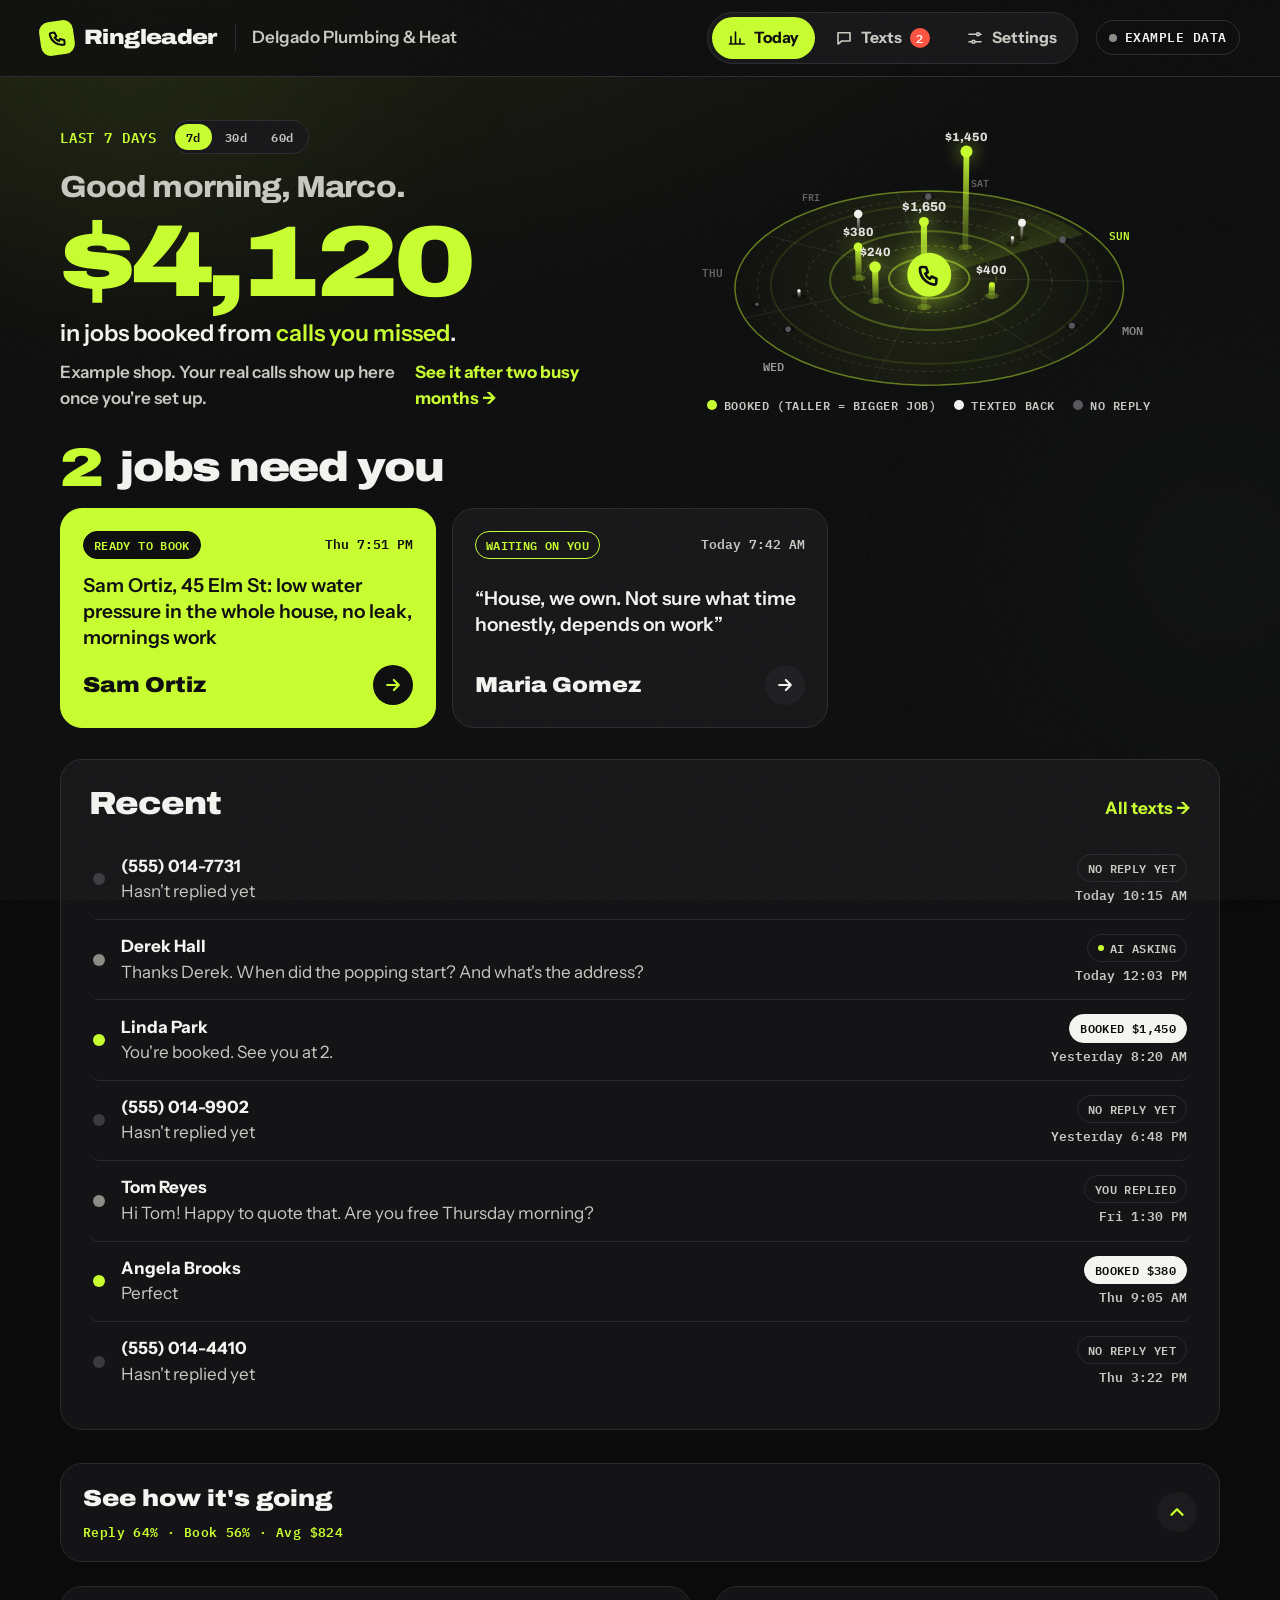
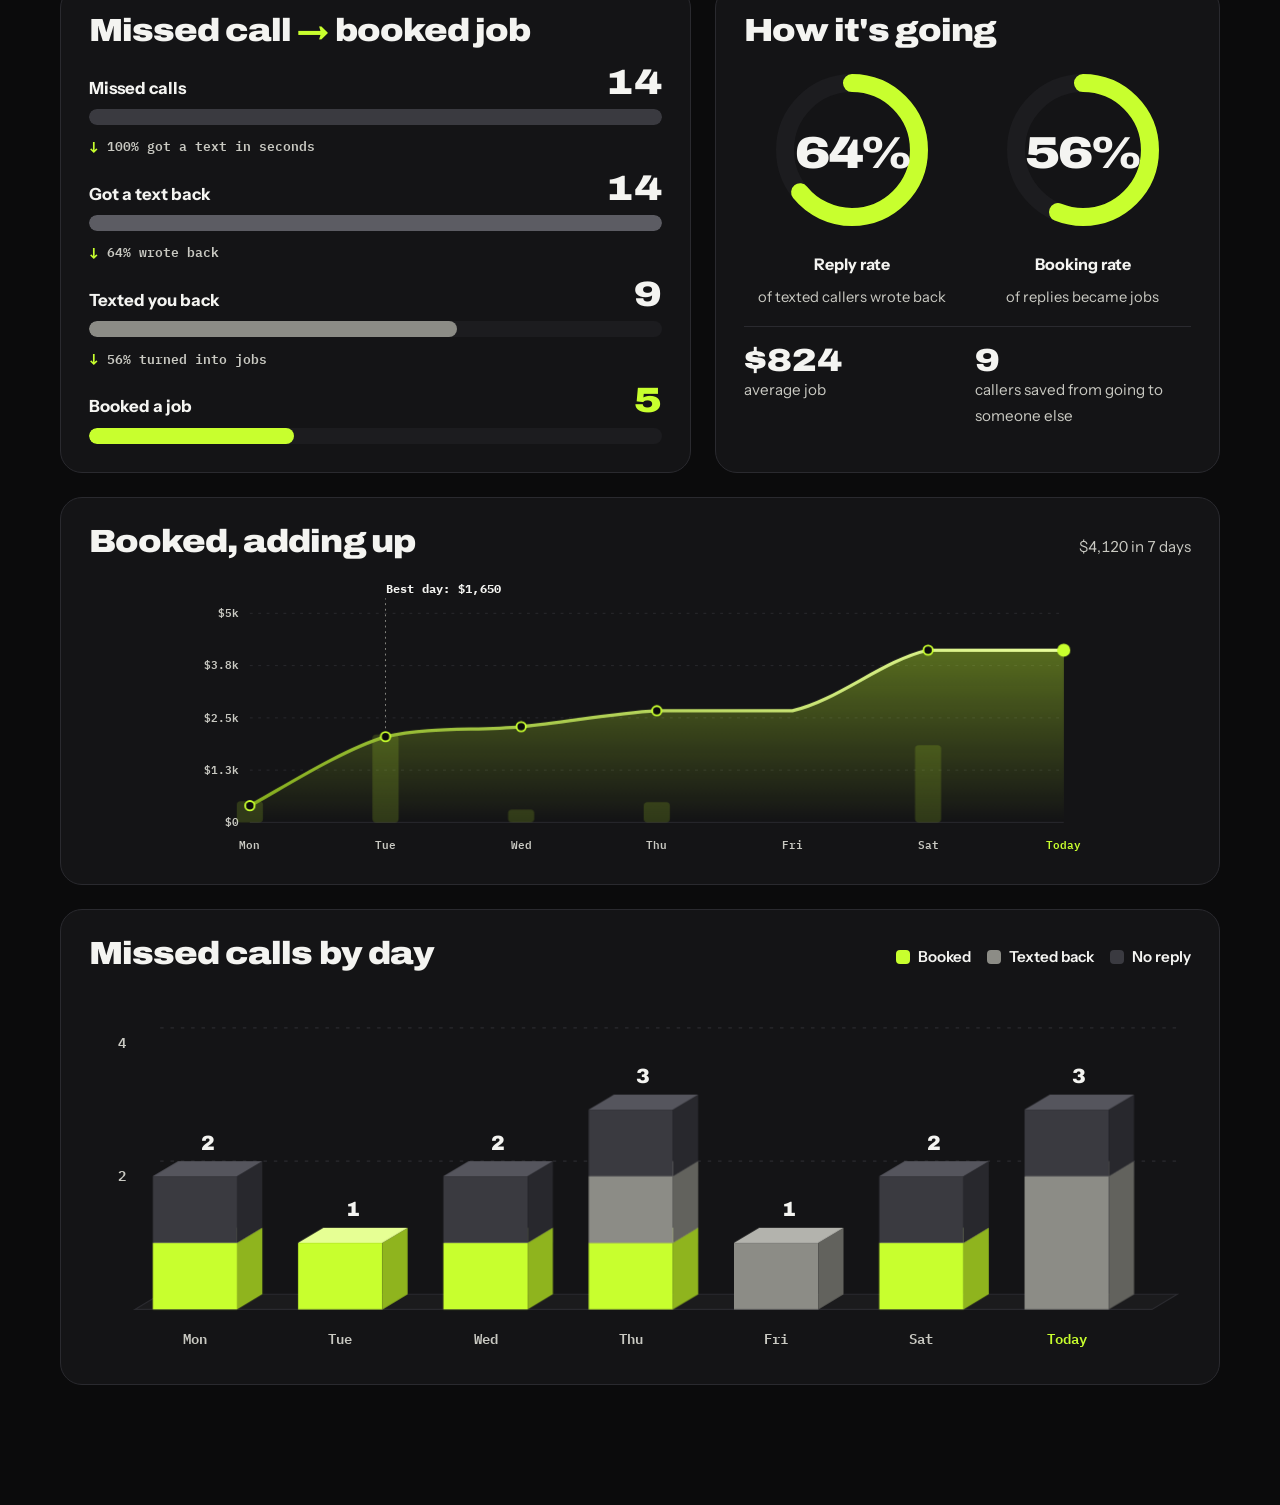
==== commit 77f04d4f: "Dashboard Settings: real shop name, time pickers, plain words, Advanced The message boxes show the o" ====
--- a/new/index.html
+++ b/new/index.html
@@ -16,8 +16,8 @@
   <link rel="preconnect" href="https://fonts.googleapis.com">
   <link rel="preconnect" href="https://fonts.gstatic.com" crossorigin>
   <link rel="stylesheet" href="https://fonts.googleapis.com/css2?family=Archivo:wdth,wght@100..125,500..900&family=IBM+Plex+Mono:wght@500;600&family=Instrument+Sans:wght@400;500;600;700&display=swap">
-  <link rel="stylesheet" href="style.css?v=6">
-  <link rel="stylesheet" href="fx.css?v=31">
+  <link rel="stylesheet" href="style.css?v=7">
+  <link rel="stylesheet" href="fx.css?v=33">
 </head>
 <body>
   <a class="skip" href="#main">Skip to content</a>
@@ -67,7 +67,7 @@
   <p class="toast" id="toast" role="status" aria-live="polite" hidden></p>
 
   <script src="data.js?v=3"></script>
-  <script src="app.js?v=21"></script>
+  <script src="app.js?v=22"></script>
   <script src="fx.js?v=7"></script>
 </body>
 </html>
--- a/new/style.css
+++ b/new/style.css
@@ -320,14 +320,13 @@
 
 
 /* ---------- Settings ---------- */
-.checklist-chips { list-style: none; margin: -2px 0 6px 52px; padding: 0; display: flex; flex-wrap: wrap; gap: 6px; counter-reset: item; }
+.checklist-chips { list-style: none; margin: -2px 0 6px; padding: 0; display: flex; flex-wrap: wrap; gap: 6px; counter-reset: item; }
 .checklist-chips li { counter-increment: item; padding: 5px 12px; border-radius: 999px; border: 1px solid var(--line); background: var(--panel-2); font-weight: 600; font-size: .92rem; }
 .checklist-chips li::before { content: counter(item); font-family: var(--f-mono); color: var(--hivis); margin-right: 7px; }
 @media (max-width: 560px) { .checklist-chips { margin-left: 0; } }
 .settings { display: grid; grid-template-columns: minmax(0, 1fr) 340px; gap: clamp(20px, 3vw, 36px); align-items: start; }
 .settings-main { display: grid; gap: 16px; }
-.set { display: grid; grid-template-columns: 64px minmax(0, 1fr); gap: 4px 18px; padding: 24px; border-radius: var(--radius); background: var(--panel); border: 1px solid var(--line); }
-.set > .num { font-family: var(--f-display); font-weight: 900; font-stretch: 125%; font-size: 2.6rem; line-height: .9; color: transparent; -webkit-text-stroke: 1.5px var(--hivis); }
+.set { display: grid; grid-template-columns: minmax(0, 1fr); gap: 4px 18px; padding: 24px; border-radius: var(--radius); background: var(--panel); border: 1px solid var(--line); }
 .set-body { display: grid; gap: 14px; min-width: 0; }
 .set h2 { font-size: 1.6rem; font-weight: 900; font-stretch: 112%; line-height: 1; }
 .field { display: grid; gap: 8px; }
--- a/new/fx.css
+++ b/new/fx.css
@@ -425,3 +425,19 @@
   .inbox.swiping > .inbox-side { display: flex; position: absolute; inset: 28px 16px auto; opacity: calc(.35 + .65 * var(--swipe-p, 0)); transform: translateX(calc(-8% + 8% * var(--swipe-p, 0))); }
   .inbox.settling > .thread, .inbox.settling > .inbox-side { transition: transform .22s var(--ease), opacity .22s; }
 }
+
+/* ---------- Settings: time boxes that match the dark look, and the Advanced fold ---------- */
+input[type="time"] { color-scheme: dark; min-height: 44px; font-variant-numeric: tabular-nums; }
+.advanced summary { display: flex; align-items: center; justify-content: space-between; min-height: 44px; font-family: var(--f-display); font-weight: 900; font-stretch: 112%; font-size: 1.25rem; cursor: pointer; list-style: none; }
+.advanced summary::-webkit-details-marker { display: none; }
+.advanced summary::after { content: ""; width: 10px; height: 10px; margin-right: 6px; border-right: 3px solid var(--hivis); border-bottom: 3px solid var(--hivis); transform: rotate(45deg); transition: transform .25s var(--ease); }
+.advanced[open] summary::after { transform: rotate(-135deg); }
+.advanced[open] summary { margin-bottom: 12px; }
+.advanced h2 { font-size: 1.25rem; }
+@media (max-width: 560px) {
+  .set { padding: 18px; }
+  .hours-row { grid-template-columns: 100px minmax(0, 1fr) auto minmax(0, 1fr); gap: 6px; }
+  .hours-row input[type="time"] { padding-inline: 8px; font-size: .94rem; }
+  .hours-row input[type="time"]::-webkit-calendar-picker-indicator { display: none; }
+  .hours-row .toggle { gap: 8px; }
+}
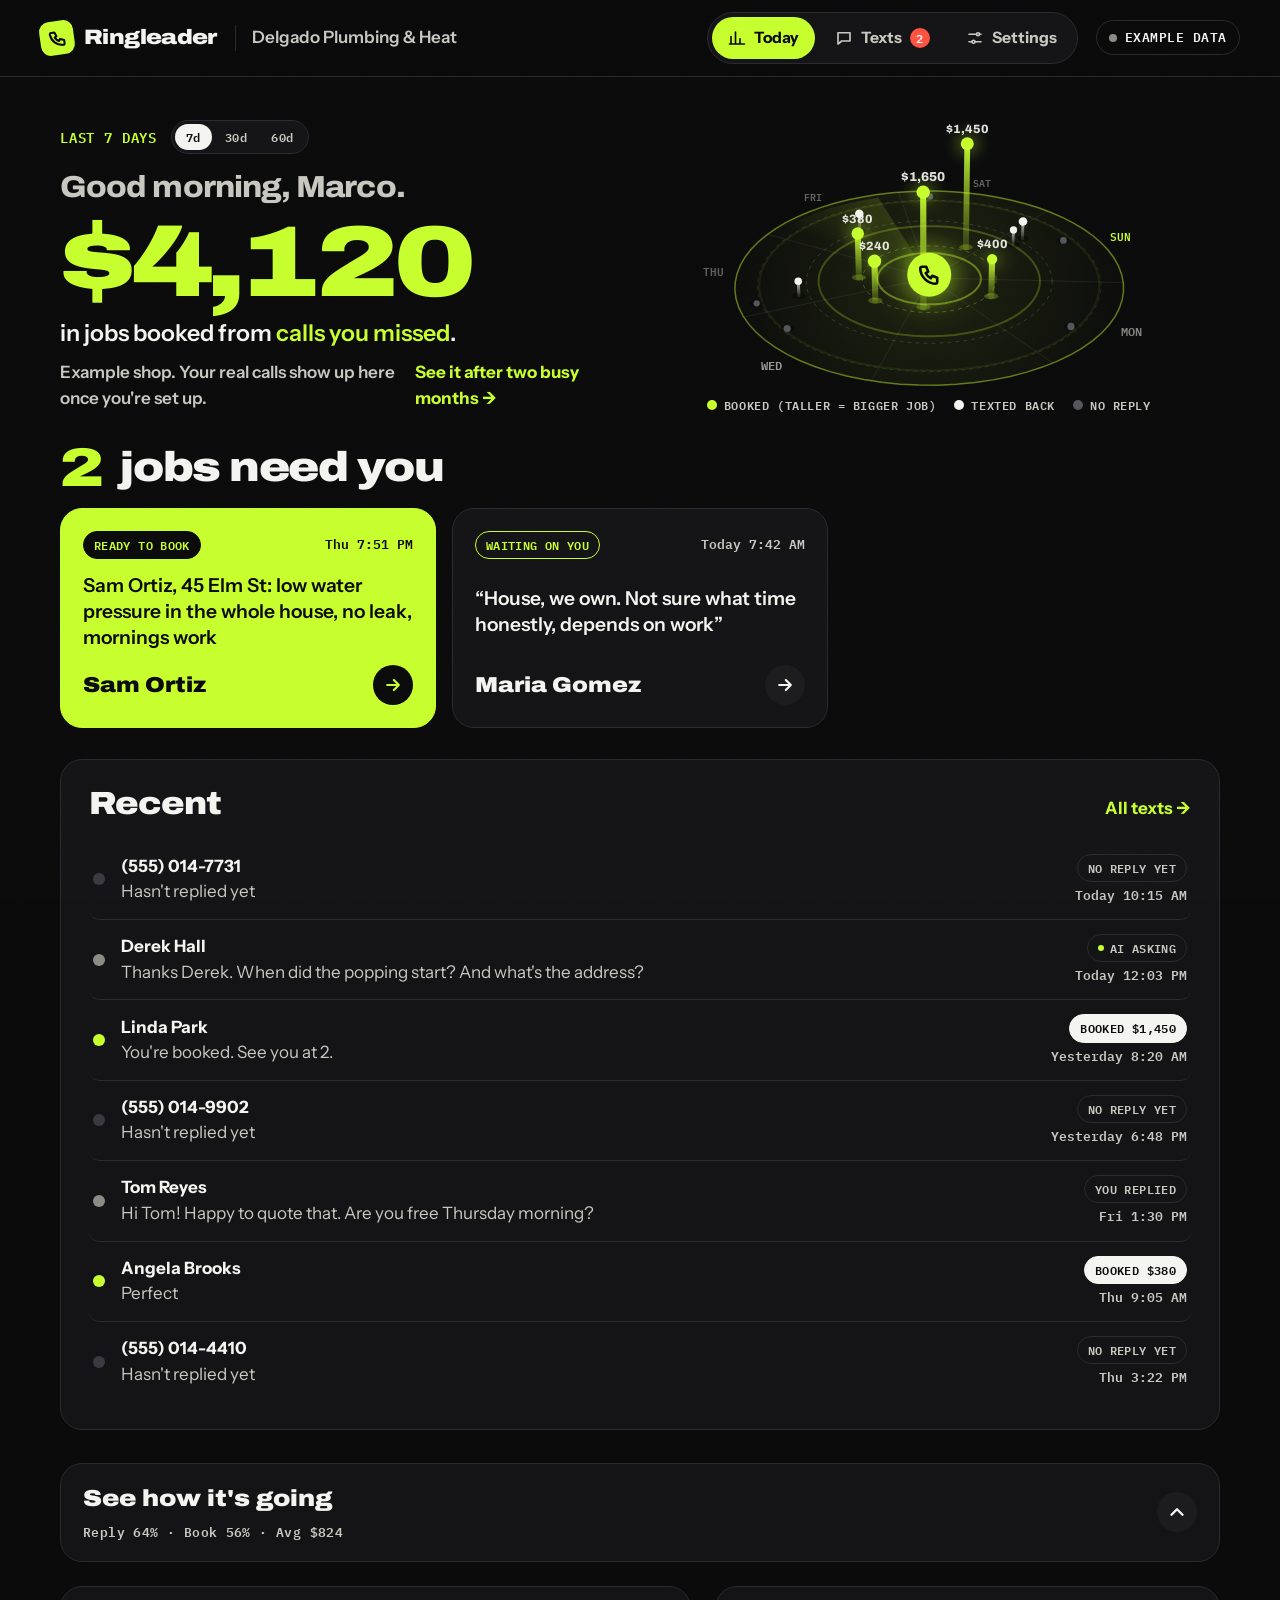
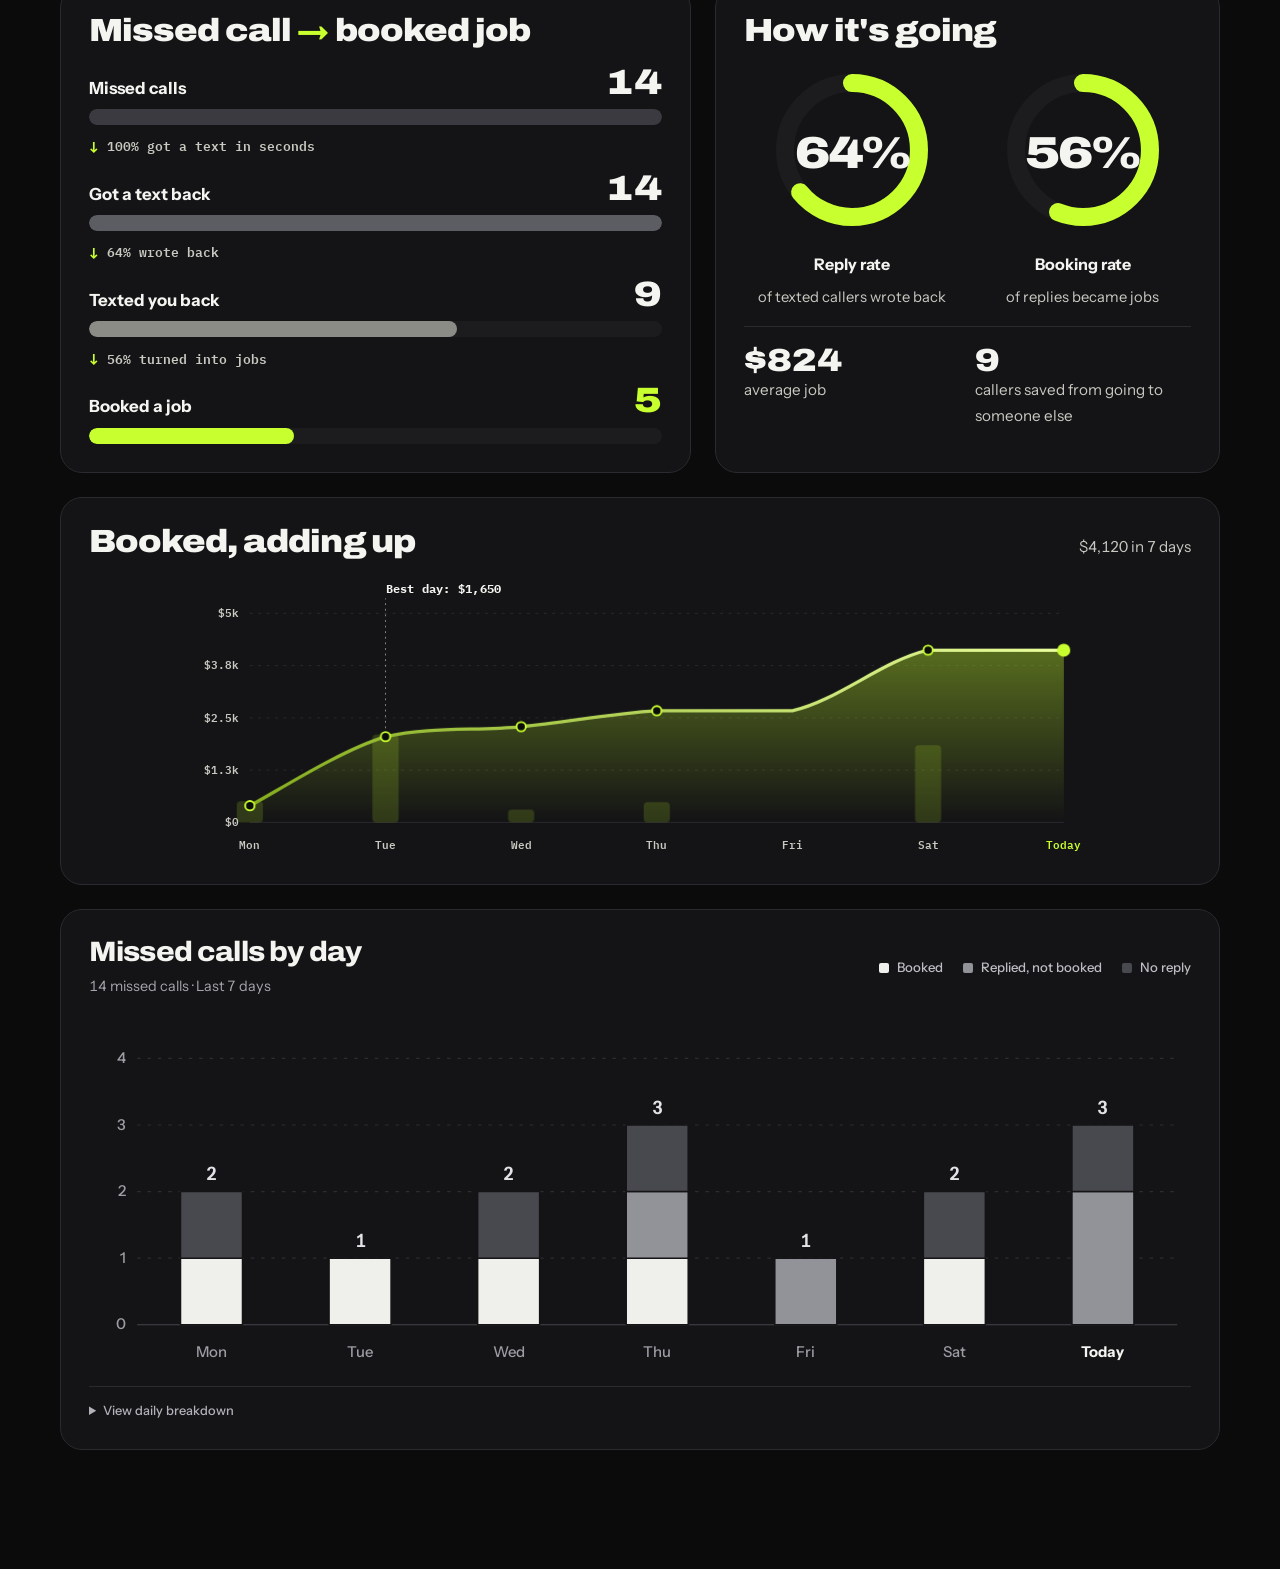
==== commit 9ea02ee0: "Clean up Texts colors and replace 3D missed-call chart" ====
--- a/new/index.html
+++ b/new/index.html
@@ -18,6 +18,7 @@
   <link rel="stylesheet" href="https://fonts.googleapis.com/css2?family=Archivo:wdth,wght@100..125,500..900&family=IBM+Plex+Mono:wght@500;600&family=Instrument+Sans:wght@400;500;600;700&display=swap">
   <link rel="stylesheet" href="style.css?v=7">
   <link rel="stylesheet" href="fx.css?v=33">
+  <link rel="stylesheet" href="refinements.css?v=1">
 </head>
 <body>
   <a class="skip" href="#main">Skip to content</a>
@@ -67,7 +68,7 @@
   <p class="toast" id="toast" role="status" aria-live="polite" hidden></p>
 
   <script src="data.js?v=3"></script>
-  <script src="app.js?v=22"></script>
+  <script src="app.js?v=23"></script>
   <script src="fx.js?v=7"></script>
 </body>
 </html>
--- a/new/refinements.css
+++ b/new/refinements.css
@@ -0,0 +1,159 @@
+/* A quieter palette for Today and Texts. Settings keeps its existing styling. */
+body:is([data-page="overview"], [data-page="conversations"])::before,
+body:is([data-page="overview"], [data-page="conversations"]) .app::before,
+body:is([data-page="overview"], [data-page="conversations"]) .app::after { display: none; }
+body:is([data-page="overview"], [data-page="conversations"])::after { opacity: .018; }
+body:is([data-page="overview"], [data-page="conversations"]) .card:hover { border-color: var(--line); }
+
+/* Today: the booked total remains the main accent; secondary controls stay neutral. */
+body[data-page="overview"] .range button[aria-pressed="true"] { background: var(--ink); color: var(--bg); }
+body[data-page="overview"] .fold-sum { color: var(--soft); }
+body[data-page="overview"] .fold-chev { color: var(--ink); }
+body[data-page="overview"] .fold-btn:hover { border-color: #4b4b50; }
+
+/* Flat, shared-baseline bars. The swatches and segments use the same three tones. */
+.week { --chart-booked: #efefec; --chart-replied: #929299; --chart-none: #48484f; }
+.week .card-head { align-items: center; gap: 18px 24px; margin-bottom: 26px; }
+.week-heading { display: grid; gap: 10px; }
+.week-heading h2 { font-size: clamp(1.3rem, 2.4vw, 1.75rem); font-weight: 800; font-stretch: 108%; }
+.week-heading .note { color: #a4a4aa; font-size: .9rem; }
+.week .legend { gap: 10px 20px; color: #bdbdc3; font-size: .82rem; font-weight: 500; }
+.week .legend i { width: 10px; height: 10px; border-radius: 2px; }
+.week .legend-booked, .week-segment.booked { background: var(--chart-booked); fill: var(--chart-booked); }
+.week .legend-replied, .week-segment.replied { background: var(--chart-replied); fill: var(--chart-replied); }
+.week .legend-none, .week-segment.none { background: var(--chart-none); fill: var(--chart-none); }
+.week-chart-scroll { overflow-x: auto; scrollbar-width: thin; }
+.week svg { display: block; width: 100%; height: auto; overflow: visible; }
+.week-grid { stroke: #2c2c31; stroke-width: 1; stroke-dasharray: 3 6; }
+.week-grid.baseline { stroke: #44444b; stroke-dasharray: none; }
+.week .axis { fill: #9d9da5; font: 500 13px var(--f-body); }
+.week .axis.today { fill: var(--ink); font-weight: 700; }
+.week .col-num { fill: #e2e2e7; font: 600 16px var(--f-body); font-variant-numeric: tabular-nums; }
+.week-segment { stroke: var(--panel); stroke-width: 1.5; vector-effect: non-scaling-stroke; }
+.week-hover { fill: #ffffff; opacity: 0; transition: opacity .15s; }
+.week-bar { outline: none; }
+.week-bar:hover .week-hover, .week-bar:focus-visible .week-hover { opacity: .045; }
+.week-bar:focus-visible .week-hover { stroke: var(--ink); stroke-width: 1.5; }
+.week-data { margin-top: 18px; border-top: 1px solid var(--line); padding-top: 14px; }
+.week-data summary { width: fit-content; color: #b2b2ba; cursor: pointer; font-size: .8rem; font-weight: 500; }
+.week-data summary:hover { color: var(--ink); }
+.week-data summary:focus-visible { outline-color: var(--ink); }
+.week-table-scroll { overflow-x: auto; margin-top: 16px; }
+.week-data table { width: 100%; border-collapse: collapse; text-align: right; font-size: .82rem; font-variant-numeric: tabular-nums; }
+.week-data th, .week-data td { border-bottom: 1px solid var(--line); padding: 10px 12px; white-space: nowrap; }
+.week-data th { color: var(--soft); font-weight: 500; }
+.week-data th:first-child { text-align: left; padding-left: 0; }
+.week-data td:last-child { color: var(--ink); font-weight: 700; }
+.sr-only { position: absolute; width: 1px; height: 1px; padding: 0; margin: -1px; overflow: hidden; clip-path: inset(50%); white-space: nowrap; border: 0; }
+
+/* Texts: clear surfaces, quiet metadata, and green reserved for identity and actions. */
+body[data-page="conversations"] { --soft: #b6b6be; --mid: #909098; }
+body[data-page="conversations"] :focus-visible { outline-color: var(--ink); }
+body[data-page="conversations"] .inbox { gap: 0; }
+body[data-page="conversations"] .side-top { gap: 16px; }
+body[data-page="conversations"] .side-top .page-title { font-stretch: 115%; font-size: 2.3rem; }
+body[data-page="conversations"] .side-top .tabs { gap: 6px; }
+body[data-page="conversations"] .side-top .tabs button { font-family: var(--f-body); font-weight: 600; border-color: #303035; }
+body[data-page="conversations"] .tabs .n { font-family: var(--f-body); font-variant-numeric: tabular-nums; background: transparent; color: #91919a; }
+body[data-page="conversations"] .tabs button[aria-pressed="true"] .n { background: transparent; color: #55555d; }
+body[data-page="conversations"] .search { background: #151517; border-radius: 12px; }
+body[data-page="conversations"] .search:focus-within { border-color: #74747d; box-shadow: 0 0 0 3px rgba(255, 255, 255, .05); }
+body[data-page="conversations"] .search input { font-size: .92rem; }
+body[data-page="conversations"] .inbox-list .group { font-family: var(--f-body); font-size: .72rem; font-weight: 600; letter-spacing: .08em; padding: 16px 10px 8px; background: var(--bg); }
+body[data-page="conversations"] .inbox-list button { padding: 12px 10px; border-radius: 12px; }
+body[data-page="conversations"] .inbox-list button.active { background: #202023; border-color: #343439; }
+body[data-page="conversations"] .inbox-list button.active::before { width: 3px; top: 18px; bottom: 18px; background: #dedee2; }
+body[data-page="conversations"] .inbox-list b { font-family: var(--f-body); font-size: .98rem; font-weight: 650; letter-spacing: -.015em; }
+body[data-page="conversations"] .inbox-list time { font-family: var(--f-body); font-size: .72rem; font-weight: 500; color: #9b9ba3; }
+body[data-page="conversations"] .inbox-list .preview { font-size: .86rem; color: #a2a2ab; }
+body[data-page="conversations"] .inbox-list button > .tag { border-color: #45454d; color: #ceced4; background: transparent; font: 600 .65rem/1 var(--f-body); letter-spacing: .01em; text-transform: none; padding: 6px 8px; }
+body[data-page="conversations"] .inbox-list .tag.waiting,
+body[data-page="conversations"] .inbox-list .tag.ready { background: #e4e4e8; border-color: transparent; color: #171719; }
+body[data-page="conversations"] .inbox-list .tag.gathering { border-style: solid; color: #b0b0b8; }
+body[data-page="conversations"] .inbox-list .tag.booked { padding: 0; border: 0; color: #bdbdc5; font-size: .8rem; font-variant-numeric: tabular-nums; }
+body[data-page="conversations"] .inbox-list .tag.opted-out { color: var(--red); border-color: rgba(255, 83, 64, .4); }
+body[data-page="conversations"] .av { border-radius: 11px; font-family: var(--f-body); font-weight: 700; }
+body[data-page="conversations"] :is(.av.ready, .av.waiting, .av.gathering) { background: #20231a; border: 1px solid #46512c; color: var(--hivis); box-shadow: none; }
+body[data-page="conversations"] .thread { background: #141416; border-color: #303034; border-radius: 18px; }
+body[data-page="conversations"] .thread-head { padding-block: 16px; background: #171719; }
+body[data-page="conversations"] .thread-who b { font-family: var(--f-body); font-size: 1.25rem; font-weight: 650; letter-spacing: -.025em; }
+body[data-page="conversations"] .thread-phone { font-family: var(--f-body); color: #95959e; font-size: .76rem; font-weight: 400; }
+body[data-page="conversations"] .edit { font-family: var(--f-body); font-size: .68rem; text-transform: none; }
+body[data-page="conversations"] .edit:hover { color: var(--ink); border-color: #686871; }
+body[data-page="conversations"] .head-btn { background: transparent; font-weight: 500; font-size: .86rem; }
+body[data-page="conversations"] .head-btn:hover,
+body[data-page="conversations"] .head-btn[aria-expanded="true"] { border-color: #666670; color: var(--ink); }
+body[data-page="conversations"] .head-btn small { color: #a7a7b0; }
+body[data-page="conversations"] .state { gap: 18px; background: #1a1a1d; padding-block: 12px; }
+body[data-page="conversations"] :is(.state.ready, .state.waiting, .state.booked) { background: #1a1a1d; border-color: var(--line); color: var(--ink); box-shadow: none; }
+body[data-page="conversations"] .state.waiting::before { display: none; }
+body[data-page="conversations"] .state .state-label { font-family: var(--f-body); font-size: .88rem; font-weight: 650; text-transform: none; letter-spacing: 0; color: #e7e7ec; }
+body[data-page="conversations"] .state.opted-out .state-label { color: var(--red); }
+body[data-page="conversations"] .state p { font-size: .84rem; font-weight: 400; color: #a8a8b2; }
+body[data-page="conversations"] .state.gathering .state-label::before { width: 6px; height: 6px; background: #b3b3bc; animation: none; }
+body[data-page="conversations"] .state .meter { height: 5px; }
+body[data-page="conversations"] .meter i { background: #b7b7c0; box-shadow: none; }
+body[data-page="conversations"] .state .btn-main,
+body[data-page="conversations"] .state.ready .btn-main:hover { background: var(--hivis); border-color: var(--hivis); color: var(--on-hivis); }
+body[data-page="conversations"] .state.booked .undo,
+body[data-page="conversations"] .state.booked .undo:hover { border-color: #4a4a53; color: var(--soft); }
+body[data-page="conversations"] .state .book-form input { background: #111113; color: var(--ink); border-color: #36363c; }
+body[data-page="conversations"] .state .book-form input::placeholder { color: #96969f; }
+body[data-page="conversations"] .btn-main:hover { transform: translateY(-1px); filter: brightness(1.05); }
+body[data-page="conversations"] input:not([type="checkbox"]):focus { border-color: #73737d; box-shadow: 0 0 0 3px rgba(255, 255, 255, .06); }
+body[data-page="conversations"] .msgs { gap: 18px; padding-top: 24px; padding-bottom: 26px; mask-image: none; -webkit-mask-image: none; }
+body[data-page="conversations"] .msg p { font-size: .96rem; line-height: 1.55; padding: 13px 17px; border-radius: 16px; }
+body[data-page="conversations"] .msg.customer p { background: #262629; border: 1px solid #323237; border-bottom-left-radius: 5px; }
+body[data-page="conversations"] .msg.assistant p { background: #1c1c1f; border: 1px solid #36363d; border-bottom-right-radius: 5px; color: #e5e5e9; }
+body[data-page="conversations"] .msg.auto p,
+body[data-page="conversations"] .msg.followup p { background: transparent; border-color: #323238; border-bottom-right-radius: 5px; color: #b4b4be; }
+body[data-page="conversations"] .msg.owner p { background: #e6e6e9; border-bottom-right-radius: 5px; color: #18181b; font-weight: 400; }
+body[data-page="conversations"] .msg small { font-family: var(--f-body); color: #90909b; font-size: .68rem; font-weight: 500; text-transform: none; letter-spacing: .015em; }
+body[data-page="conversations"] .msg.assistant small::before { content: none; }
+body[data-page="conversations"] .msg.failed p { border: 2px solid var(--red); }
+body[data-page="conversations"] .msg.failed small { color: var(--red); }
+body[data-page="conversations"] .sys { font-family: var(--f-body); font-size: .72rem; font-weight: 500; letter-spacing: .01em; text-transform: none; color: #9e9ea8; background: transparent; border-color: #303037; }
+body[data-page="conversations"] .sys.missed { border: 0; }
+body[data-page="conversations"] .sys.missed i { width: 5px; height: 5px; box-shadow: none; }
+body[data-page="conversations"] .sys.booked { padding: 7px 14px; background: #252529; color: #dcdce3; border: 1px solid #41414a; box-shadow: none; }
+body[data-page="conversations"] .sys.stop { border-color: rgba(255, 83, 64, .4); color: var(--red); }
+body[data-page="conversations"] .typing { border-color: #404048; }
+body[data-page="conversations"] .typing span { background: #9c9ca7; }
+body[data-page="conversations"] .typing small { color: #a0a0ab; text-transform: none; font-family: var(--f-body); }
+body[data-page="conversations"] .quick { padding-top: 12px; background: #161618; }
+body[data-page="conversations"] .quick button { background: transparent; border-color: #34343c; color: #b2b2bc; font-weight: 500; font-size: .78rem; }
+body[data-page="conversations"] .quick button:hover { border-color: #686873; color: var(--ink); background: #242428; }
+body[data-page="conversations"] .composer { background: #161618; padding-top: 12px; padding-bottom: 16px; }
+body[data-page="conversations"] .composer input { background: #0e0e10; font-size: .92rem; }
+body[data-page="conversations"] .composer .btn { padding-inline: 24px; }
+body[data-page="conversations"] .checklist h3 span { color: var(--soft); }
+body[data-page="conversations"] .checklist .got .tick { background: #37373e; color: #e4e4e9; }
+body[data-page="conversations"] .ring-mini .fg { stroke: #c5c5ce; filter: none; }
+body[data-page="conversations"] .unsure-note { border-left-color: #8d8d99; }
+body[data-page="conversations"] .back { color: var(--ink); }
+body[data-page="conversations"] .toast:not(.error) { background: var(--ink); color: var(--bg); box-shadow: 0 8px 30px rgba(0, 0, 0, .3); }
+body[data-page="conversations"] .toast button { background: var(--bg); color: var(--ink); }
+
+@media (max-width: 860px) {
+  .week .card-head { margin-bottom: 18px; }
+  .week .legend { gap: 10px 14px; font-size: .76rem; }
+  .week .axis { font-size: 12px; }
+  .week .col-num { font-size: 14px; }
+  .week-plot.is-dense { min-width: 720px; }
+  .week-plot.is-weekly { min-width: 560px; }
+  body[data-page="conversations"] .inbox-list button.waiting,
+  body[data-page="conversations"] .inbox-list button.ready { border-color: #3d3d44; background: #171719; }
+  body[data-page="conversations"] .inbox-list button { margin-bottom: 6px; padding-block: 14px; }
+  body[data-page="conversations"] .thread { border-radius: 0; background: var(--bg); }
+  body[data-page="conversations"] .thread-head { padding: max(8px, env(safe-area-inset-top)) max(10px, env(safe-area-inset-right)) 8px max(4px, env(safe-area-inset-left)); }
+  body[data-page="conversations"] .thread-who b { font-size: 1.08rem; }
+  body[data-page="conversations"] .state { padding: 10px 12px; gap: 10px; }
+  body[data-page="conversations"] .state-label { font-size: .8rem; }
+  body[data-page="conversations"] .msg { max-width: 86%; }
+  body[data-page="conversations"] .msg p { font-size: .94rem; }
+  body[data-page="conversations"] .quick { padding-top: 8px; }
+  body[data-page="conversations"] .composer { padding: 8px max(12px, env(safe-area-inset-right)) max(10px, env(safe-area-inset-bottom)) max(12px, env(safe-area-inset-left)); }
+  body[data-page="conversations"] .composer input { font-size: 1rem; }
+}
+
+@media (prefers-reduced-motion: reduce) { .week-hover { transition: none; } }
